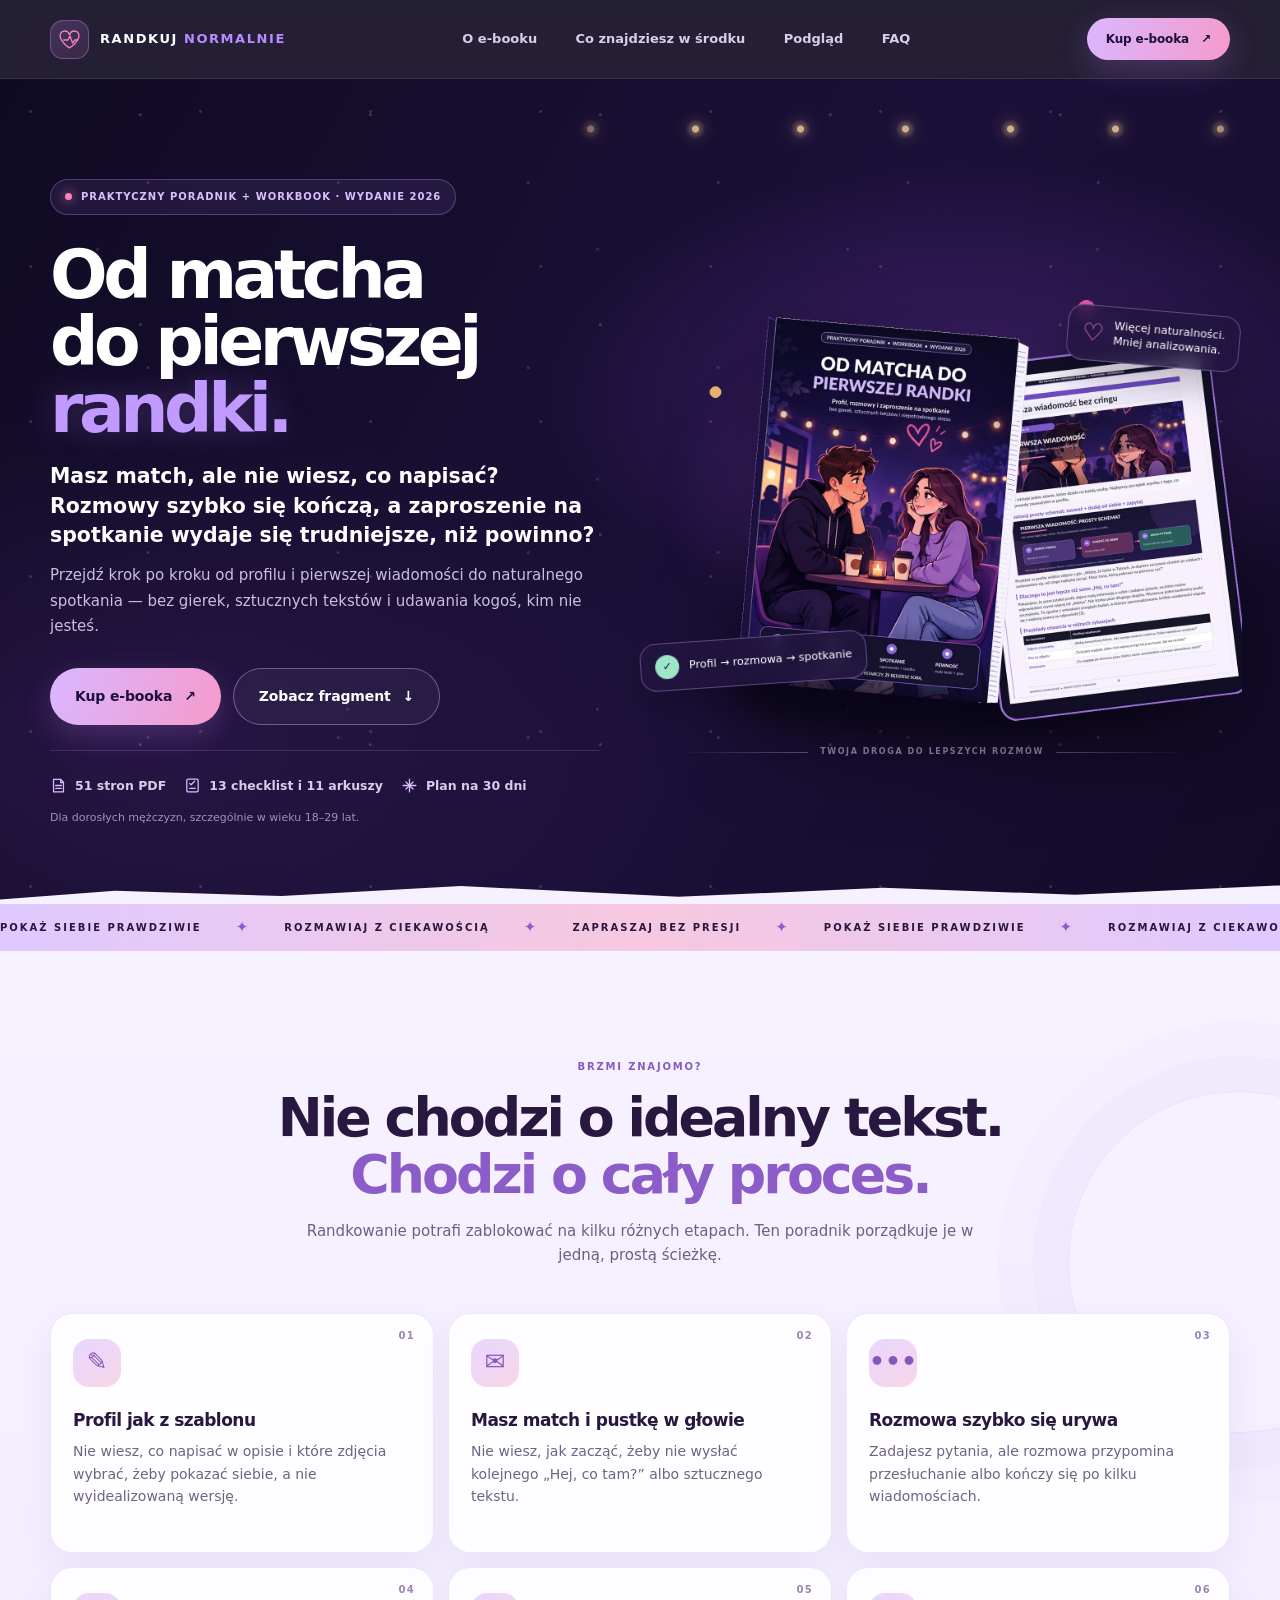
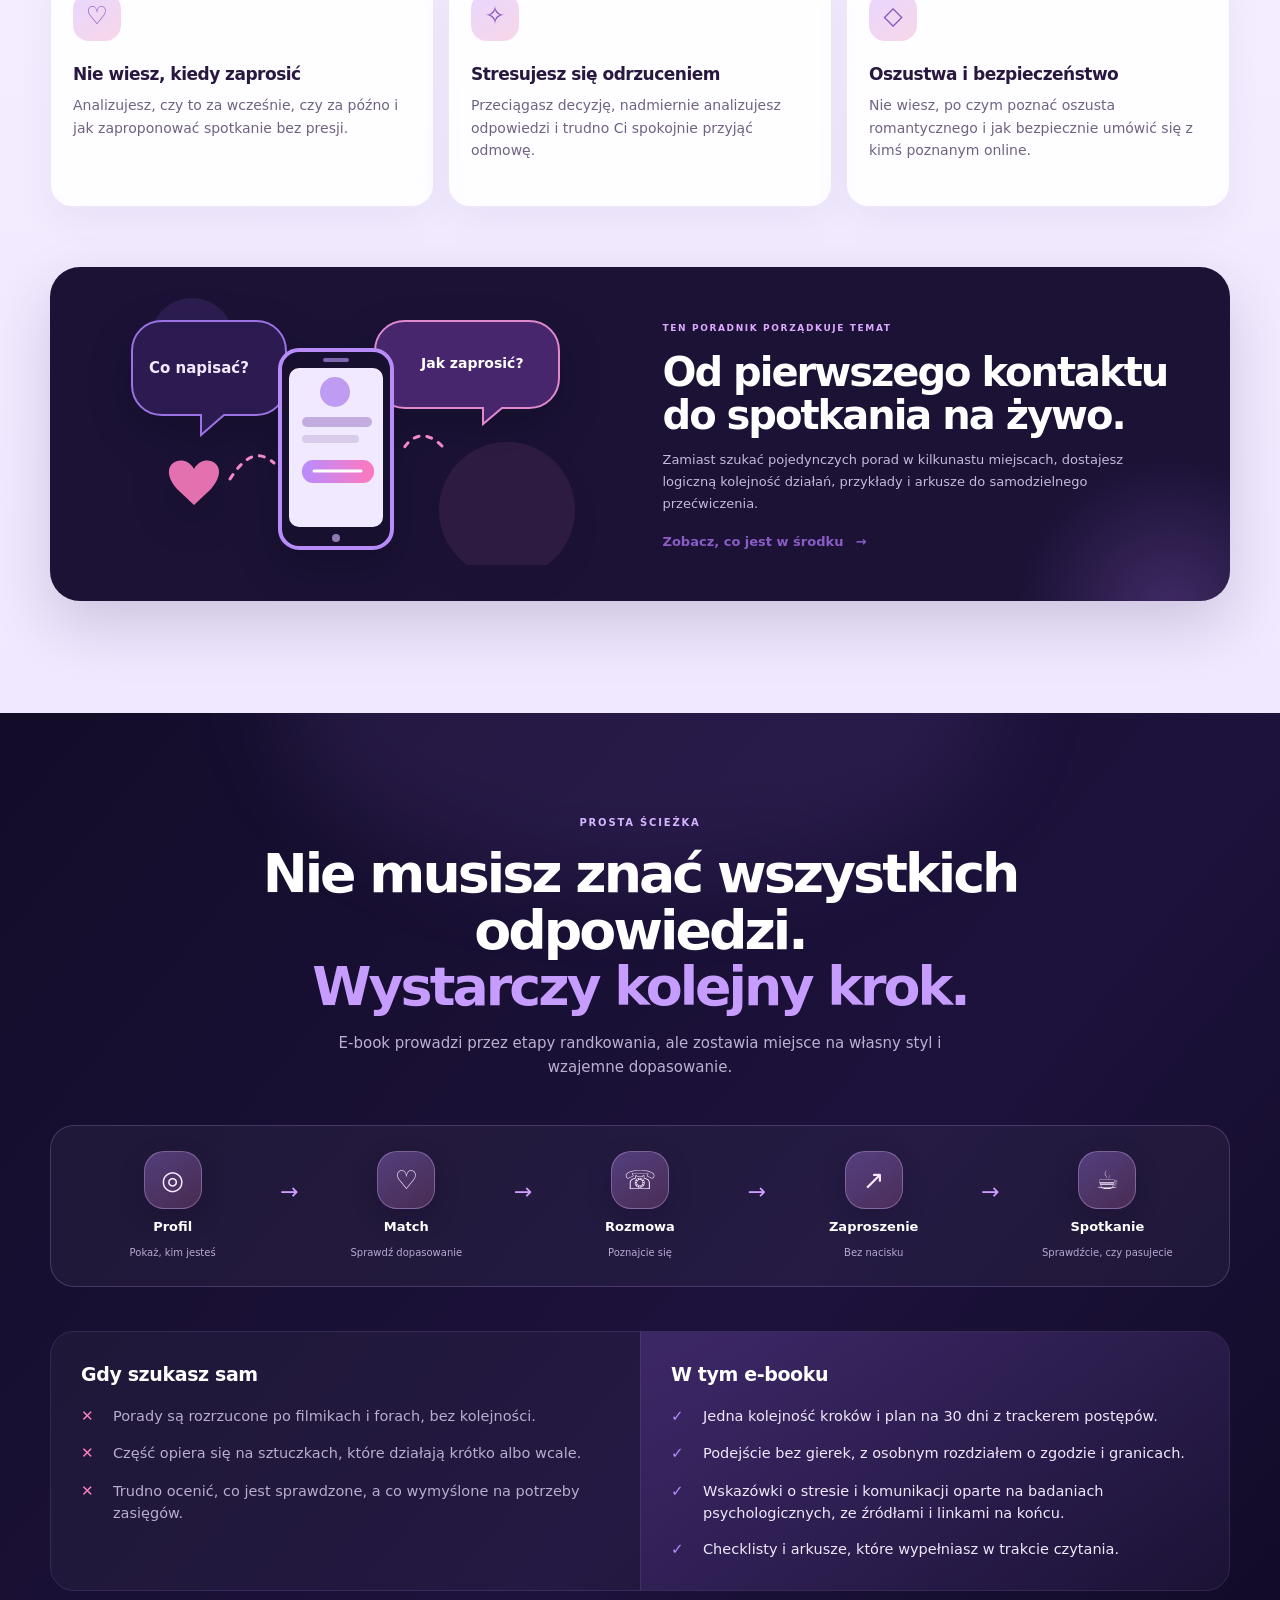
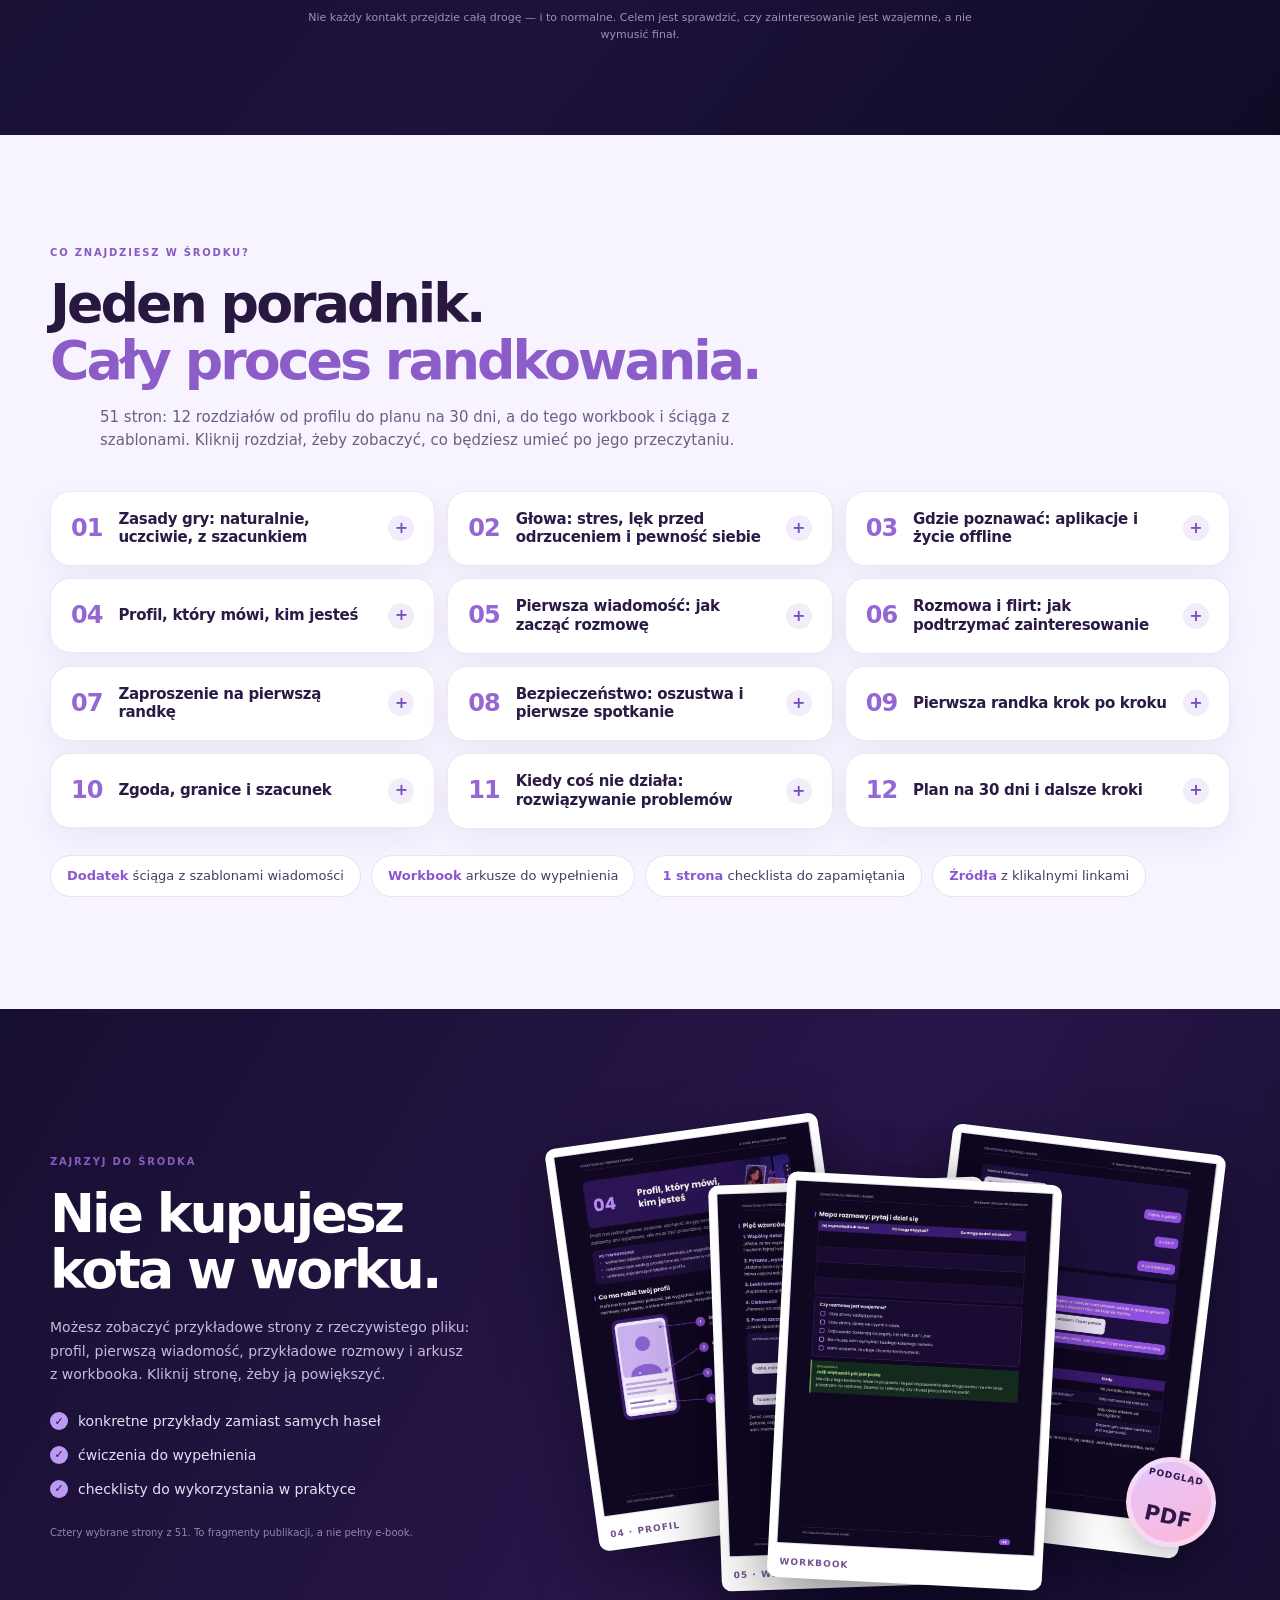
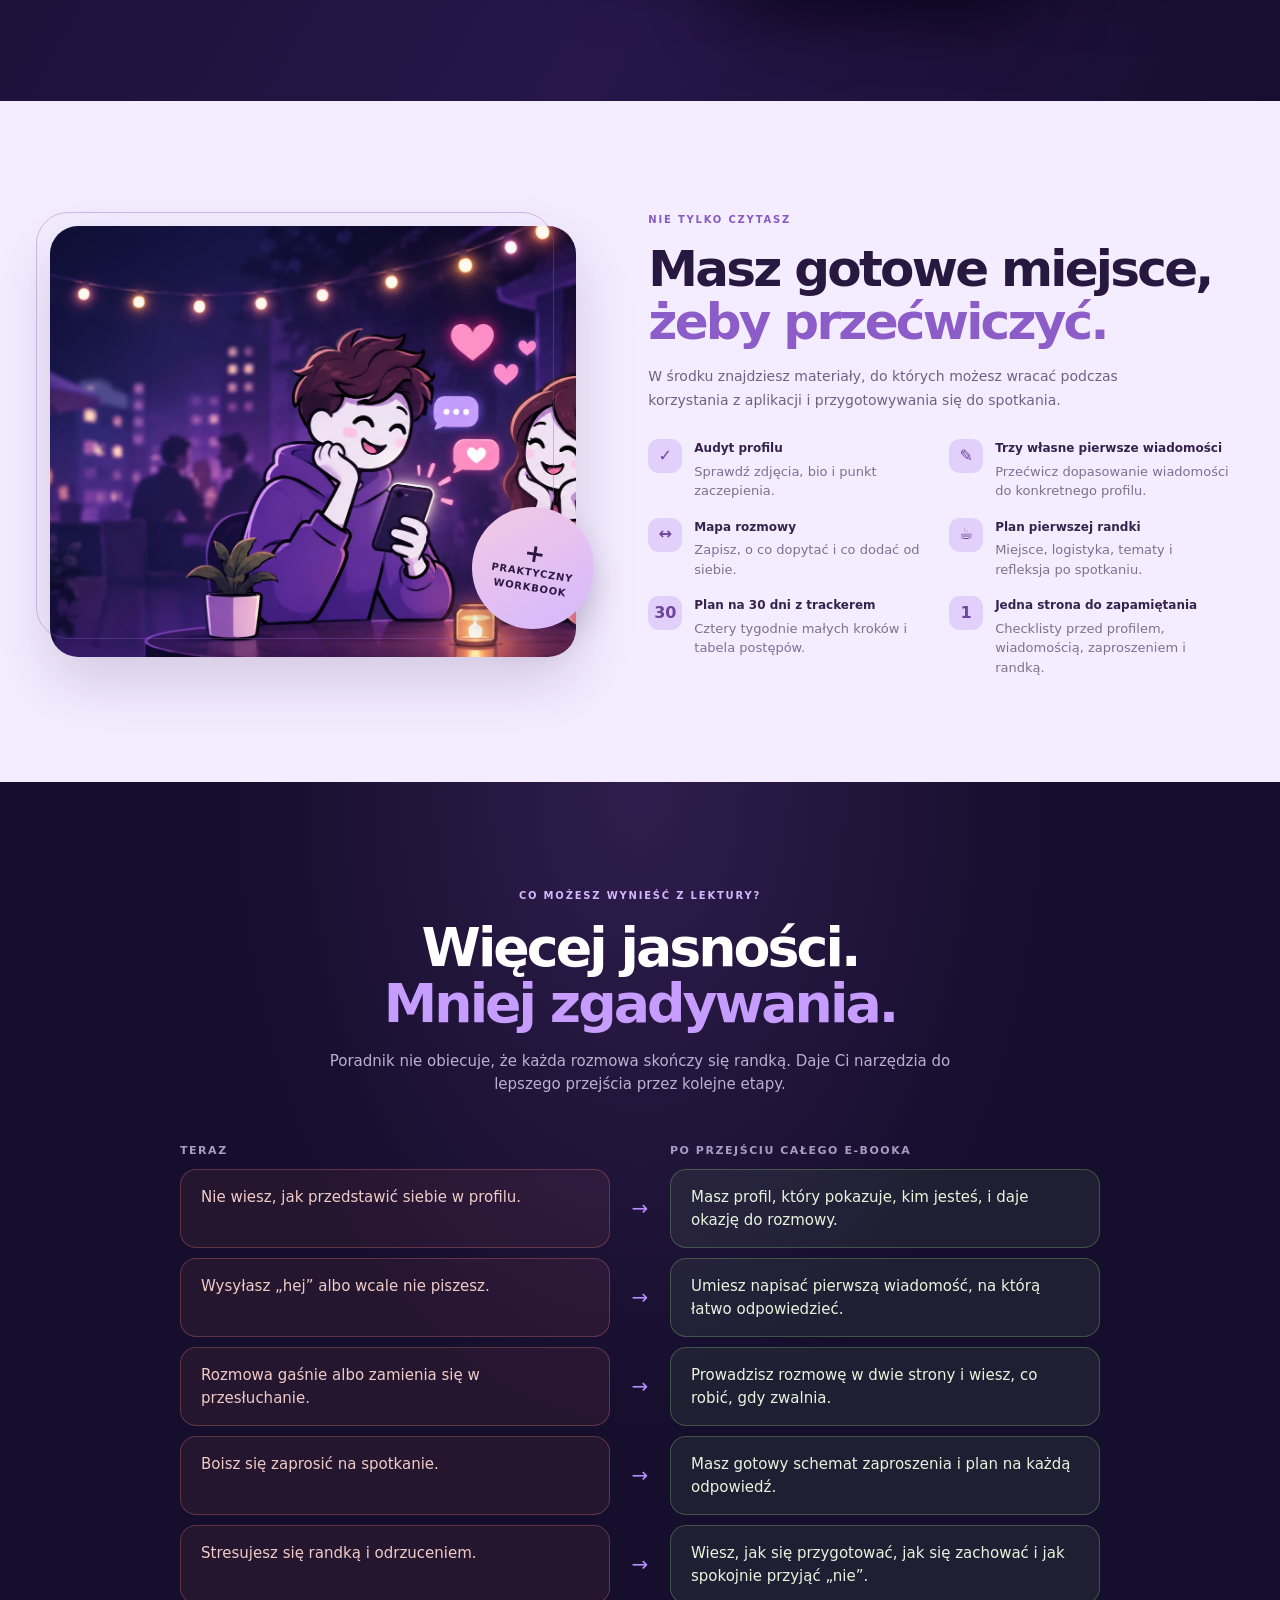
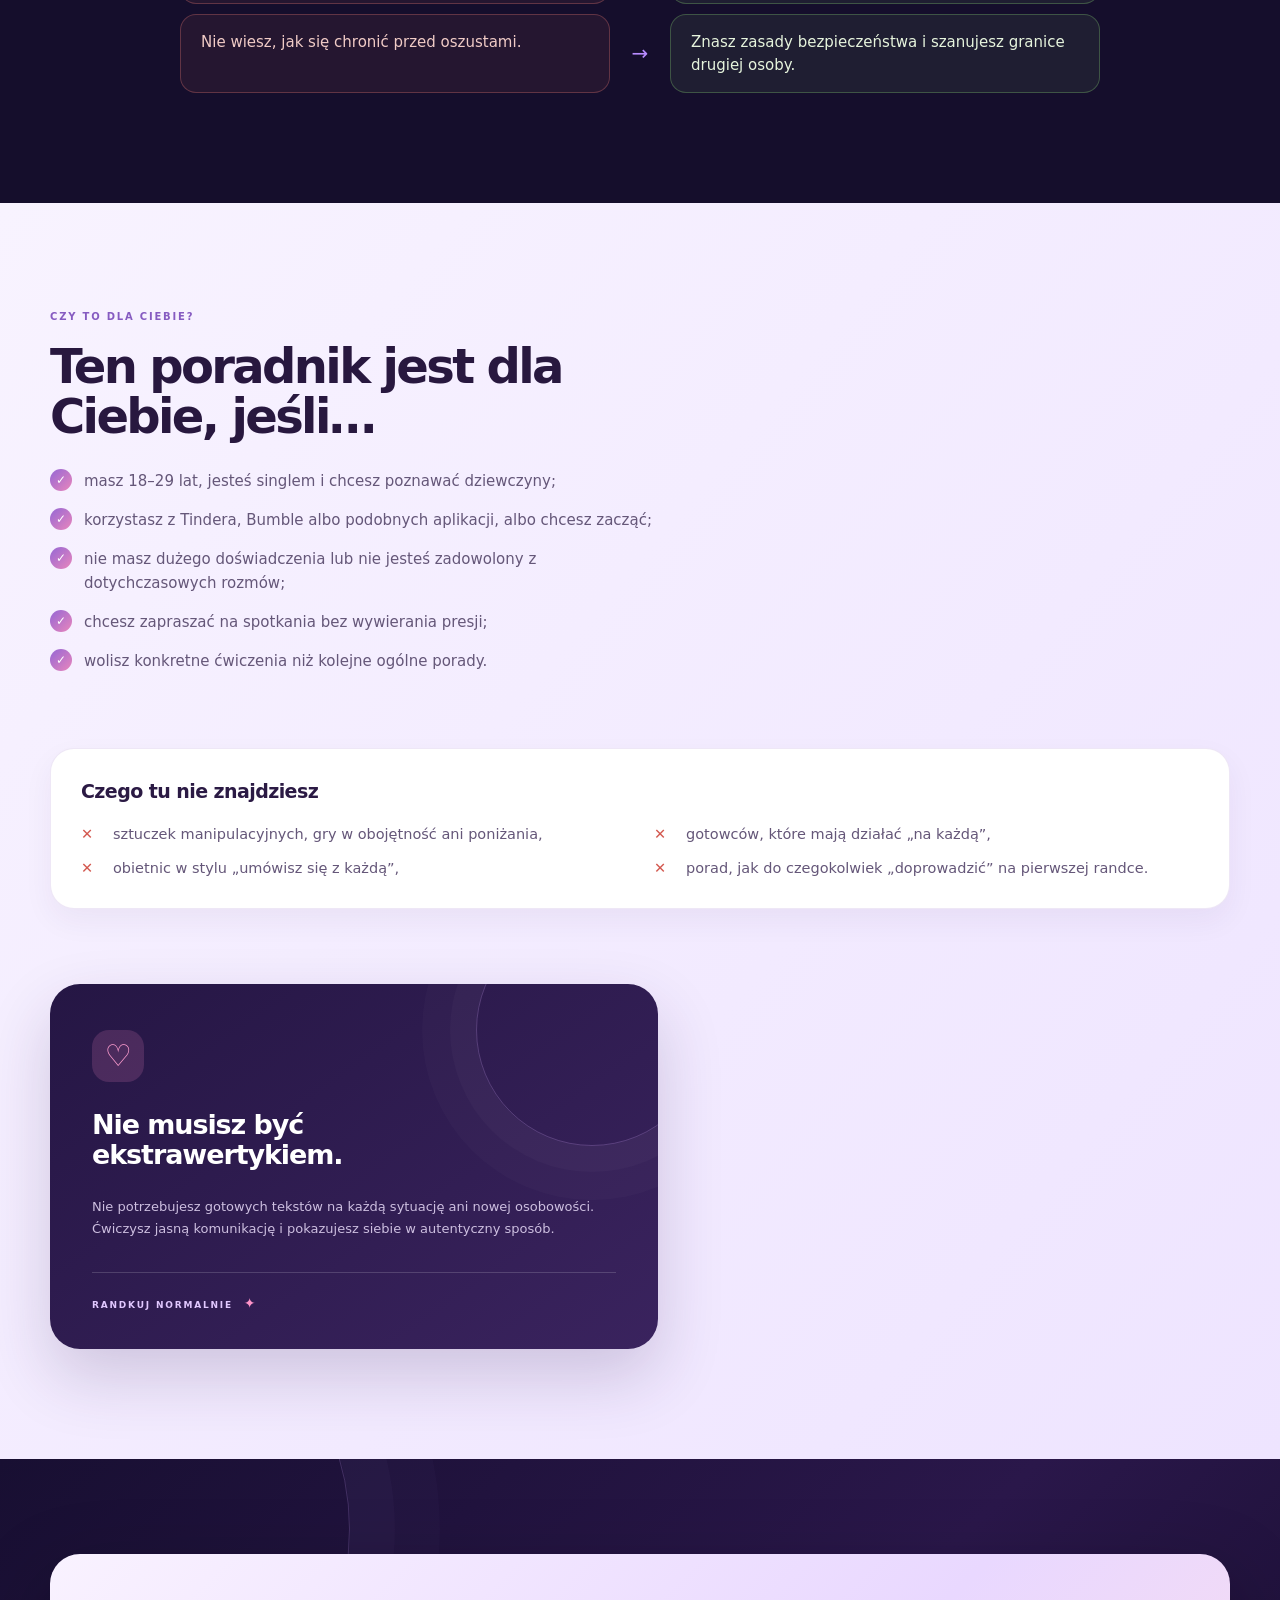
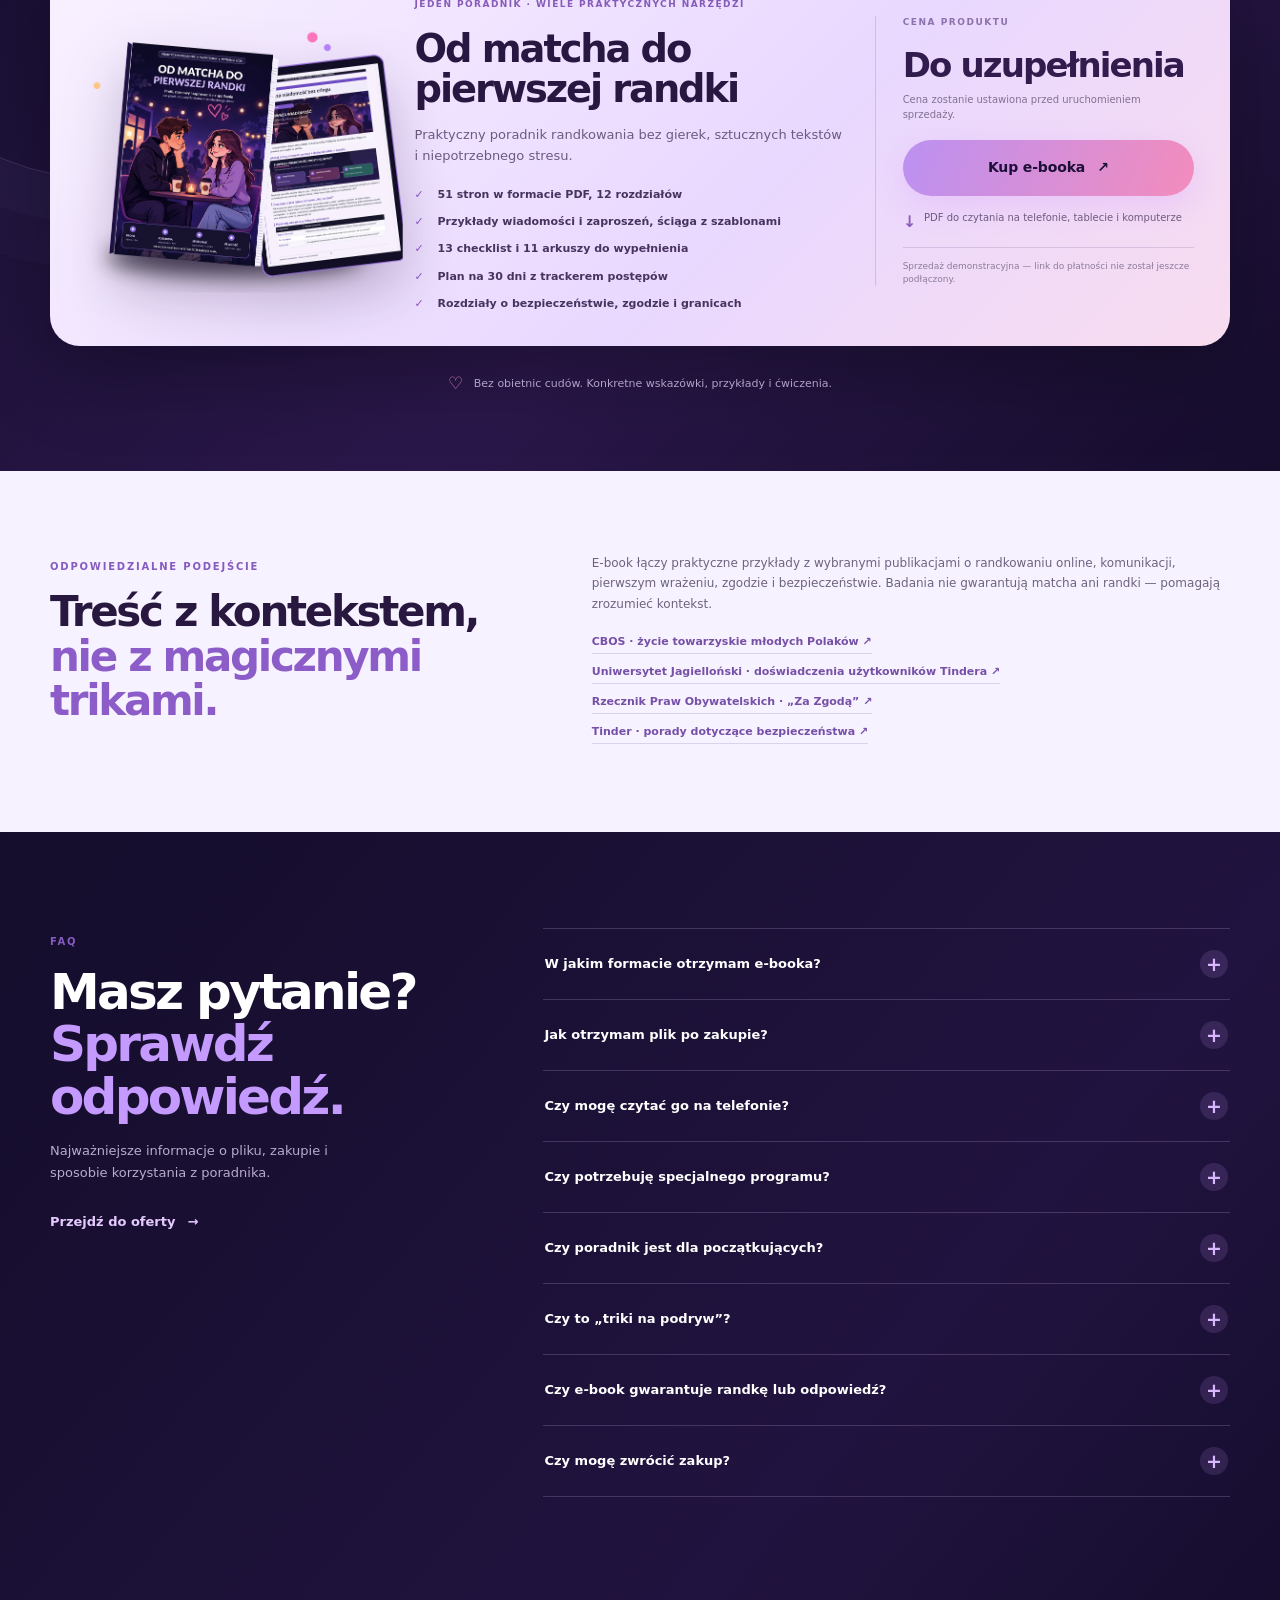
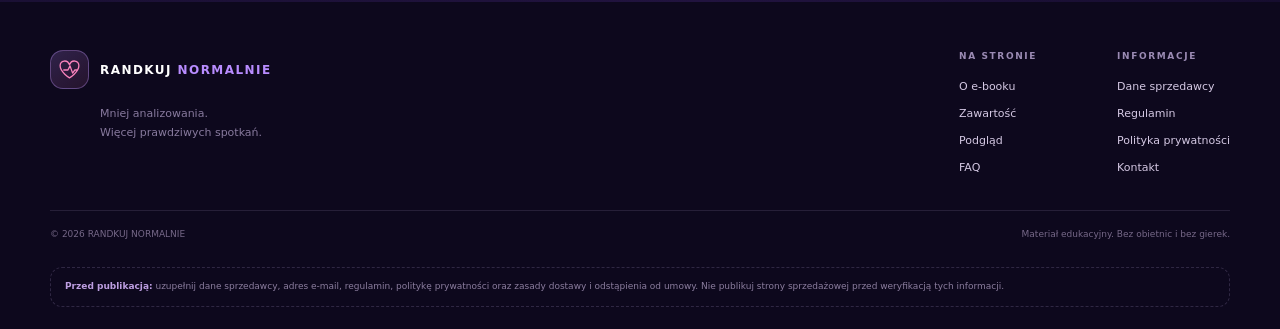
==== randkuj-normalnie-site/index.html @ a5e8caff "Dodaj wersję MIX strony (randkuj-normalnie-site) do automatycznego wdrożenia Co-Authored-By: Claude " ====
<!doctype html>
<html lang="pl">
<head>
  <meta charset="utf-8">
  <meta name="viewport" content="width=device-width, initial-scale=1">
  <meta name="theme-color" content="#100b25">
  <meta name="description" content="Od matcha do pierwszej randki — praktyczny poradnik PDF i workbook o profilu, rozmowie, zaproszeniu na spotkanie i pierwszej randce. Bez gierek i sztucznych tekstów.">
  <meta property="og:title" content="Od matcha do pierwszej randki | Randkuj Normalnie">
  <meta property="og:description" content="51 stron, 12 rozdziałów, plan na 30 dni. Naucz się tworzyć profil, prowadzić naturalne rozmowy i zapraszać na spotkania bez gierek.">
  <meta property="og:type" content="website">
  <meta property="og:image" content="assets/social-preview.jpg">
  <title>Od matcha do pierwszej randki — Randkuj Normalnie</title>
  <link rel="icon" type="image/svg+xml" href="assets/favicon.svg">
  <link rel="stylesheet" href="styles.css">
  <link rel="stylesheet" href="extra.css">
  <script src="config.js"></script>
  <script defer src="script.js"></script>
  <script defer src="extra.js"></script>
</head>
<body>
  <a class="skip-link" href="#main">Przejdź do treści</a>

  <header class="site-header">
    <div class="nav-wrap container">
      <a class="brand" href="#top" aria-label="Randkuj Normalnie — strona główna">
        <span class="brand-mark" aria-hidden="true"><svg viewBox="0 0 48 48"><path d="M24 40S6 29 6 17C6 6 20 4 24 15 28 4 42 6 42 17 42 29 24 40 24 40Z"/><path d="M13 25h8l4-8 5 14 4-6h4"/></svg></span>
        <span>RANDKUJ <b>NORMALNIE</b></span>
      </a>
      <nav class="desktop-nav" aria-label="Główna nawigacja">
        <a href="#o-ebooku">O e-booku</a>
        <a href="#zawartosc">Co znajdziesz w środku</a>
        <a href="#podglad">Podgląd</a>
        <a href="#faq">FAQ</a>
      </nav>
      <a class="button button-small button-primary nav-cta buy-link" href="#oferta" data-buy>Kup e-booka <span aria-hidden="true">↗</span></a>
      <button class="mobile-menu-toggle" type="button" aria-label="Otwórz menu" aria-expanded="false" aria-controls="mobile-nav"><span></span><span></span></button>
    </div>
    <nav class="mobile-nav" id="mobile-nav" aria-label="Menu mobilne" hidden>
      <a href="#o-ebooku">O e-booku</a>
      <a href="#zawartosc">Co znajdziesz w środku</a>
      <a href="#podglad">Podgląd</a>
      <a href="#faq">FAQ</a>
      <a href="#oferta" class="button button-primary" data-buy>Kup e-booka ↗</a>
    </nav>
  </header>

  <main id="main">
    <section class="hero section-dark" id="top">
      <div class="hero-stars" aria-hidden="true"></div>
      <div class="container hero-grid">
        <div class="hero-copy reveal">
          <div class="eyebrow"><span class="eyebrow-dot"></span> PRAKTYCZNY PORADNIK + WORKBOOK · WYDANIE 2026</div>
          <h1>Od matcha<br>do pierwszej <span>randki.</span></h1>
          <p class="hero-lead">Masz match, ale nie wiesz, co napisać? Rozmowy szybko się kończą, a zaproszenie na spotkanie wydaje się trudniejsze, niż powinno?</p>
          <p class="hero-sub">Przejdź krok po kroku od profilu i pierwszej wiadomości do naturalnego spotkania — bez gierek, sztucznych tekstów i udawania kogoś, kim nie jesteś.</p>
          <div class="hero-actions">
            <a class="button button-primary button-large buy-link" href="#oferta" data-buy>Kup e-booka <span aria-hidden="true">↗</span></a>
            <a class="button button-ghost button-large" href="#podglad">Zobacz fragment <span aria-hidden="true">↓</span></a>
          </div>
          <div class="hero-meta">
            <span><svg viewBox="0 0 24 24" aria-hidden="true"><path d="M5 3.5h10l4 4V21H5z"/><path d="M15 3.5V8h4M8 12h8M8 16h8"/></svg> 51 stron PDF</span>
            <span><svg viewBox="0 0 24 24" aria-hidden="true"><rect x="4" y="3" width="16" height="18" rx="2"/><path d="m8 9 2 2 5-5M8 16h8"/></svg> 13 checklist i 11 arkuszy</span>
            <span><svg viewBox="0 0 24 24" aria-hidden="true"><path d="M12 3v18M3 12h18"/><path d="m7 7 10 10M17 7 7 17"/></svg> Plan na 30 dni</span>
          </div>
          <p class="hero-note">Dla dorosłych mężczyzn, szczególnie w wieku 18–29 lat.</p>
        </div>
        <div class="hero-visual reveal reveal-delay">
          <div class="visual-glow"></div>
          <div class="floating-note note-one"><span class="note-icon">♡</span><span>Więcej naturalności.<br>Mniej analizowania.</span></div>
          <div class="floating-note note-two"><span class="note-check">✓</span><span>Profil → rozmowa → spotkanie</span></div>
          <img class="hero-mockup" src="assets/ebook-mockup.webp" alt="E-book Od matcha do pierwszej randki pokazany jako książka i podgląd na tablecie" width="1450" height="1180">
          <div class="visual-caption"><span class="caption-line"></span> TWOJA DROGA DO LEPSZYCH ROZMÓW <span class="caption-line"></span></div>
        </div>
      </div>
      <div class="hero-bottom-wave" aria-hidden="true"></div>
    </section>

    <section class="marquee-band" aria-label="Główna idea poradnika">
      <div class="marquee-track"><span>POKAŻ SIEBIE PRAWDZIWIE</span><i>✦</i><span>ROZMAWIAJ Z CIEKAWOŚCIĄ</span><i>✦</i><span>ZAPRASZAJ BEZ PRESJI</span><i>✦</i><span>POKAŻ SIEBIE PRAWDZIWIE</span><i>✦</i><span>ROZMAWIAJ Z CIEKAWOŚCIĄ</span><i>✦</i><span>ZAPRASZAJ BEZ PRESJI</span><i>✦</i></div>
    </section>

    <section class="section problem-section" id="o-ebooku">
      <div class="container">
        <div class="section-heading center reveal">
          <span class="section-kicker">BRZMI ZNAJOMO?</span>
          <h2>Nie chodzi o idealny tekst.<br><span>Chodzi o cały proces.</span></h2>
          <p>Randkowanie potrafi zablokować na kilku różnych etapach. Ten poradnik porządkuje je w jedną, prostą ścieżkę.</p>
        </div>
        <div class="problem-grid">
          <article class="problem-card reveal reveal-delay-0"><div class="problem-number">01</div><div class="problem-icon">✎</div><h3>Profil jak z szablonu</h3><p>Nie wiesz, co napisać w opisie i które zdjęcia wybrać, żeby pokazać siebie, a nie wyidealizowaną wersję.</p></article>
          <article class="problem-card reveal reveal-delay-1"><div class="problem-number">02</div><div class="problem-icon">✉</div><h3>Masz match i pustkę w głowie</h3><p>Nie wiesz, jak zacząć, żeby nie wysłać kolejnego „Hej, co tam?” albo sztucznego tekstu.</p></article>
          <article class="problem-card reveal reveal-delay-2"><div class="problem-number">03</div><div class="problem-icon">•••</div><h3>Rozmowa szybko się urywa</h3><p>Zadajesz pytania, ale rozmowa przypomina przesłuchanie albo kończy się po kilku wiadomościach.</p></article>
          <article class="problem-card reveal reveal-delay-0"><div class="problem-number">04</div><div class="problem-icon">♡</div><h3>Nie wiesz, kiedy zaprosić</h3><p>Analizujesz, czy to za wcześnie, czy za późno i jak zaproponować spotkanie bez presji.</p></article>
          <article class="problem-card reveal reveal-delay-1"><div class="problem-number">05</div><div class="problem-icon">✧</div><h3>Stresujesz się odrzuceniem</h3><p>Przeciągasz decyzję, nadmiernie analizujesz odpowiedzi i trudno Ci spokojnie przyjąć odmowę.</p></article>
          <article class="problem-card reveal reveal-delay-2"><div class="problem-number">06</div><div class="problem-icon">◇</div><h3>Oszustwa i bezpieczeństwo</h3><p>Nie wiesz, po czym poznać oszusta romantycznego i jak bezpiecznie umówić się z kimś poznanym online.</p></article>
        </div>
        <div class="problem-bottom reveal">
          <div class="problem-illustration" aria-hidden="true">
            <svg viewBox="0 0 490 270" role="img">
              <defs><linearGradient id="phoneGlow" x1="0" x2="1"><stop stop-color="#b88cff"/><stop offset="1" stop-color="#ff78bc"/></linearGradient></defs>
              <circle cx="100" cy="45" r="42" fill="#a66eff" opacity=".12"/><circle cx="415" cy="215" r="68" fill="#f579b7" opacity=".09"/>
              <path d="M40 56c0-17 13-30 30-30h94c17 0 30 13 30 30v34c0 17-13 30-30 30h-32l-23 20v-20H70c-17 0-30-13-30-30z" fill="#2c1b50" stroke="#9c72e4" stroke-width="2"/><text x="57" y="78" fill="#f3eaff" font-size="15" font-weight="700">Co napisać?</text>
              <path d="M313 26h124c17 0 30 13 30 30v27c0 17-13 30-30 30h-27l-19 16v-16h-78c-17 0-30-13-30-30V56c0-17 13-30 30-30" fill="#48266d" stroke="#df8acc" stroke-width="2"/><text x="329" y="73" fill="#fff" font-size="14" font-weight="700">Jak zaprosić?</text>
              <g transform="translate(188 55)"><rect x="0" y="0" width="112" height="198" rx="19" fill="#17102e" stroke="#b78bf8" stroke-width="4"/><rect x="9" y="18" width="94" height="159" rx="10" fill="#f1e9ff"/><rect x="43" y="8" width="26" height="4" rx="2" fill="#7f67b0"/><circle cx="55" cy="42" r="15" fill="#bd9cf1"/><rect x="22" y="67" width="70" height="10" rx="5" fill="#c3acdF"/><rect x="22" y="85" width="57" height="8" rx="4" fill="#d9cbea"/><rect x="22" y="110" width="72" height="23" rx="11" fill="url(#phoneGlow)"/><path d="M34 121h47" stroke="#fff" stroke-width="3" stroke-linecap="round"/><circle cx="56" cy="188" r="4" fill="#8e78b5"/></g>
              <path d="M138 184c18-28 31-27 44-16m168-17c-16-16-30-12-40 5" fill="none" stroke="#f28ac7" stroke-width="3" stroke-linecap="round" stroke-dasharray="5 8"/>
              <path d="M102 174c-10-18-39-5-17 20l17 16 17-16c22-25-7-38-17-20" fill="#fa7dbd" opacity=".9"/>
            </svg>
          </div>
          <div class="problem-bottom-copy">
            <span class="mini-label">TEN PORADNIK PORZĄDKUJE TEMAT</span>
            <h3>Od pierwszego kontaktu<br>do spotkania na żywo.</h3>
            <p>Zamiast szukać pojedynczych porad w kilkunastu miejscach, dostajesz logiczną kolejność działań, przykłady i arkusze do samodzielnego przećwiczenia.</p>
            <a class="text-link" href="#zawartosc">Zobacz, co jest w środku <span>→</span></a>
          </div>
        </div>
      </div>
    </section>

    <section class="journey-section section-dark">
      <div class="container">
        <div class="section-heading center light reveal">
          <span class="section-kicker">PROSTA ŚCIEŻKA</span>
          <h2>Nie musisz znać wszystkich odpowiedzi.<br><span>Wystarczy kolejny krok.</span></h2>
          <p>E-book prowadzi przez etapy randkowania, ale zostawia miejsce na własny styl i wzajemne dopasowanie.</p>
        </div>
        <div class="journey-flow reveal">
          <div class="journey-step"><div class="journey-icon">◎</div><strong>Profil</strong><small>Pokaż, kim jesteś</small></div>
          <div class="journey-arrow">→</div>
          <div class="journey-step"><div class="journey-icon">♡</div><strong>Match</strong><small>Sprawdź dopasowanie</small></div>
          <div class="journey-arrow">→</div>
          <div class="journey-step"><div class="journey-icon">☏</div><strong>Rozmowa</strong><small>Poznajcie się</small></div>
          <div class="journey-arrow">→</div>
          <div class="journey-step"><div class="journey-icon">↗</div><strong>Zaproszenie</strong><small>Bez nacisku</small></div>
          <div class="journey-arrow">→</div>
          <div class="journey-step"><div class="journey-icon">☕</div><strong>Spotkanie</strong><small>Sprawdźcie, czy pasujecie</small></div>
        </div>
        <div class="mx-cmp reveal">
          <div class="mx-cmp-col mx-cmp-bad"><h3>Gdy szukasz sam</h3><ul>
            <li><b>✕</b>Porady są rozrzucone po filmikach i forach, bez kolejności.</li>
            <li><b>✕</b>Część opiera się na sztuczkach, które działają krótko albo wcale.</li>
            <li><b>✕</b>Trudno ocenić, co jest sprawdzone, a co wymyślone na potrzeby zasięgów.</li></ul></div>
          <div class="mx-cmp-col mx-cmp-good"><h3>W tym e-booku</h3><ul>
            <li><b>✓</b>Jedna kolejność kroków i plan na 30 dni z trackerem postępów.</li>
            <li><b>✓</b>Podejście bez gierek, z osobnym rozdziałem o zgodzie i granicach.</li>
            <li><b>✓</b>Wskazówki o stresie i komunikacji oparte na badaniach psychologicznych, ze źródłami i linkami na końcu.</li>
            <li><b>✓</b>Checklisty i arkusze, które wypełniasz w trakcie czytania.</li></ul></div>
        </div>
        <p class="journey-footnote">Nie każdy kontakt przejdzie całą drogę — i to normalne. Celem jest sprawdzić, czy zainteresowanie jest wzajemne, a nie wymusić finał.</p>
      </div>
    </section>

    <section class="content-section section-light" id="zawartosc">
      <div class="container">
        <div class="section-heading reveal">
          <span class="section-kicker">CO ZNAJDZIESZ W ŚRODKU?</span>
          <h2>Jeden poradnik.<br><span>Cały proces randkowania.</span></h2>
          <p>51 stron: 12 rozdziałów od profilu do planu na 30 dni, a do tego workbook i ściąga z szablonami. Kliknij rozdział, żeby zobaczyć, co będziesz umieć po jego przeczytaniu.</p>
        </div>
        <div class="mx-chap reveal" id="mx-chap"></div>
        <div class="mx-extras reveal">
          <span><b>Dodatek</b> ściąga z szablonami wiadomości</span>
          <span><b>Workbook</b> arkusze do wypełnienia</span>
          <span><b>1 strona</b> checklista do zapamiętania</span>
          <span><b>Źródła</b> z klikalnymi linkami</span>
        </div>
      </div>
    </section>

    <section class="preview-section" id="podglad">
      <div class="container">
        <div class="preview-layout">
          <div class="preview-copy reveal">
            <span class="section-kicker">ZAJRZYJ DO ŚRODKA</span>
            <h2>Nie kupujesz kota w worku.</h2>
            <p>Możesz zobaczyć przykładowe strony z rzeczywistego pliku: profil, pierwszą wiadomość, przykładowe rozmowy i arkusz z workbooka. Kliknij stronę, żeby ją powiększyć.</p>
            <ul class="check-list light-list">
              <li>konkretne przykłady zamiast samych haseł</li>
              <li>ćwiczenia do wypełnienia</li>
              <li>checklisty do wykorzystania w praktyce</li>
            </ul>
            <p class="preview-small">Cztery wybrane strony z 51. To fragmenty publikacji, a nie pełny e-book.</p>
          </div>
          <div class="preview-gallery reveal reveal-delay-1">
            <button class="preview-page page-a" data-preview="previews/preview-profil.webp" aria-label="Powiększ podgląd strony o profilu"><img src="previews/preview-profil.webp" alt="Przykładowa strona e-booka: początek rozdziału o profilu" width="760" height="1075" loading="lazy"><span class="preview-label">04 · PROFIL</span></button>
            <button class="preview-page page-b" data-preview="previews/preview-wiadomosc.webp" aria-label="Powiększ podgląd strony o pierwszej wiadomości"><img src="previews/preview-wiadomosc.webp" alt="Przykładowa strona e-booka: pięć wzorców pierwszej wiadomości" width="760" height="1075" loading="lazy"><span class="preview-label">05 · WIADOMOŚĆ</span></button>
            <button class="preview-page page-c" data-preview="previews/preview-rozmowa.webp" aria-label="Powiększ podgląd strony z przykładowymi rozmowami"><img src="previews/preview-rozmowa.webp" alt="Przykładowa strona e-booka: przykładowe rozmowy" width="760" height="1075" loading="lazy"><span class="preview-label">06 · ROZMOWA</span></button>
            <button class="preview-page page-d" data-preview="previews/preview-workbook.webp" aria-label="Powiększ podgląd arkusza z workbooka"><img src="previews/preview-workbook.webp" alt="Przykładowa strona e-booka: arkusz mapa rozmowy" width="760" height="1075" loading="lazy"><span class="preview-label">WORKBOOK</span></button>
            <div class="preview-sticker">PODGLĄD<br><b>PDF</b></div>
          </div>
        </div>
      </div>
    </section>

    <section class="workbook-section section-light">
      <div class="container workbook-grid">
        <div class="workbook-visual reveal">
          <img src="assets/hero-couple.webp" alt="Ilustracja młodej pary rozmawiającej w przytulnej kawiarni" loading="lazy">
          <div class="workbook-stamp"><span>+</span> PRAKTYCZNY<br>WORKBOOK</div>
        </div>
        <div class="workbook-copy reveal reveal-delay-1">
          <span class="section-kicker">NIE TYLKO CZYTASZ</span>
          <h2>Masz gotowe miejsce,<br><span>żeby przećwiczyć.</span></h2>
          <p>W środku znajdziesz materiały, do których możesz wracać podczas korzystania z aplikacji i przygotowywania się do spotkania.</p>
          <div class="workbook-items">
            <div><span class="workbook-icon">✓</span><p><b>Audyt profilu</b><small>Sprawdź zdjęcia, bio i punkt zaczepienia.</small></p></div>
            <div><span class="workbook-icon">✎</span><p><b>Trzy własne pierwsze wiadomości</b><small>Przećwicz dopasowanie wiadomości do konkretnego profilu.</small></p></div>
            <div><span class="workbook-icon">↔</span><p><b>Mapa rozmowy</b><small>Zapisz, o co dopytać i co dodać od siebie.</small></p></div>
            <div><span class="workbook-icon">☕</span><p><b>Plan pierwszej randki</b><small>Miejsce, logistyka, tematy i refleksja po spotkaniu.</small></p></div>
            <div><span class="workbook-icon">30</span><p><b>Plan na 30 dni z trackerem</b><small>Cztery tygodnie małych kroków i tabela postępów.</small></p></div>
            <div><span class="workbook-icon">1</span><p><b>Jedna strona do zapamiętania</b><small>Checklisty przed profilem, wiadomością, zaproszeniem i randką.</small></p></div>
          </div>
        </div>
      </div>
    </section>

    <section class="benefits-section section-dark">
      <div class="container">
        <div class="section-heading center light reveal">
          <span class="section-kicker">CO MOŻESZ WYNIEŚĆ Z LEKTURY?</span>
          <h2>Więcej jasności.<br><span>Mniej zgadywania.</span></h2>
          <p>Poradnik nie obiecuje, że każda rozmowa skończy się randką. Daje Ci narzędzia do lepszego przejścia przez kolejne etapy.</p>
        </div>
        <div class="mx-ba reveal"><div class="mx-ba-head"><span>Teraz</span><span></span><span>Po przejściu całego e-booka</span></div>
          <div class="mx-ba-row"><div class="mx-a">Nie wiesz, jak przedstawić siebie w profilu.</div><div class="mx-arr" aria-hidden="true">→</div><div class="mx-b">Masz profil, który pokazuje, kim jesteś, i daje okazję do rozmowy.</div></div>
          <div class="mx-ba-row"><div class="mx-a">Wysyłasz „hej” albo wcale nie piszesz.</div><div class="mx-arr" aria-hidden="true">→</div><div class="mx-b">Umiesz napisać pierwszą wiadomość, na którą łatwo odpowiedzieć.</div></div>
          <div class="mx-ba-row"><div class="mx-a">Rozmowa gaśnie albo zamienia się w przesłuchanie.</div><div class="mx-arr" aria-hidden="true">→</div><div class="mx-b">Prowadzisz rozmowę w dwie strony i wiesz, co robić, gdy zwalnia.</div></div>
          <div class="mx-ba-row"><div class="mx-a">Boisz się zaprosić na spotkanie.</div><div class="mx-arr" aria-hidden="true">→</div><div class="mx-b">Masz gotowy schemat zaproszenia i plan na każdą odpowiedź.</div></div>
          <div class="mx-ba-row"><div class="mx-a">Stresujesz się randką i odrzuceniem.</div><div class="mx-arr" aria-hidden="true">→</div><div class="mx-b">Wiesz, jak się przygotować, jak się zachować i jak spokojnie przyjąć „nie”.</div></div>
          <div class="mx-ba-row"><div class="mx-a">Nie wiesz, jak się chronić przed oszustami.</div><div class="mx-arr" aria-hidden="true">→</div><div class="mx-b">Znasz zasady bezpieczeństwa i szanujesz granice drugiej osoby.</div></div>
        </div>
      </div>
    </section>

    <section class="audience-section section-light">
      <div class="container audience-grid">
        <div class="audience-copy reveal">
          <span class="section-kicker">CZY TO DLA CIEBIE?</span>
          <h2>Ten poradnik jest dla Ciebie, jeśli…</h2>
          <ul class="audience-list">
            <li><span>✓</span> masz 18–29 lat, jesteś singlem i chcesz poznawać dziewczyny;</li>
            <li><span>✓</span> korzystasz z Tindera, Bumble albo podobnych aplikacji, albo chcesz zacząć;</li>
            <li><span>✓</span> nie masz dużego doświadczenia lub nie jesteś zadowolony z dotychczasowych rozmów;</li>
            <li><span>✓</span> chcesz zapraszać na spotkania bez wywierania presji;</li>
            <li><span>✓</span> wolisz konkretne ćwiczenia niż kolejne ogólne porady.</li>
          </ul>
        </div>
        <div class="mx-not reveal">
          <h3>Czego tu nie znajdziesz</h3>
          <ul><li><b>✕</b>sztuczek manipulacyjnych, gry w obojętność ani poniżania,</li><li><b>✕</b>gotowców, które mają działać „na każdą”,</li><li><b>✕</b>obietnic w stylu „umówisz się z każdą”,</li><li><b>✕</b>porad, jak do czegokolwiek „doprowadzić” na pierwszej randce.</li></ul>
        </div>
        <div class="audience-note reveal reveal-delay-1">
          <div class="note-heart">♡</div>
          <h3>Nie musisz być ekstrawertykiem.</h3>
          <p>Nie potrzebujesz gotowych tekstów na każdą sytuację ani nowej osobowości. Ćwiczysz jasną komunikację i pokazujesz siebie w autentyczny sposób.</p>
          <div class="note-bottom">RANDKUJ NORMALNIE <span>✦</span></div>
        </div>
      </div>
    </section>

    <section class="offer-section" id="oferta">
      <div class="offer-bg-shape" aria-hidden="true"></div>
      <div class="container">
        <div class="offer-card reveal">
          <div class="offer-book"><img src="assets/ebook-mockup.webp" alt="Mockup e-booka w formie książki i tabletu" loading="lazy"></div>
          <div class="offer-details">
            <span class="offer-kicker">JEDEN PORADNIK · WIELE PRAKTYCZNYCH NARZĘDZI</span>
            <h2>Od matcha do<br>pierwszej randki</h2>
            <p>Praktyczny poradnik randkowania bez gierek, sztucznych tekstów i niepotrzebnego stresu.</p>
            <ul class="offer-includes">
              <li>51 stron w formacie PDF, 12 rozdziałów</li>
              <li>Przykłady wiadomości i zaproszeń, ściąga z szablonami</li>
              <li>13 checklist i 11 arkuszy do wypełnienia</li>
              <li>Plan na 30 dni z trackerem postępów</li>
              <li>Rozdziały o bezpieczeństwie, zgodzie i granicach</li>
            </ul>
          </div>
          <div class="offer-buy">
            <span class="price-label">CENA PRODUKTU</span>
            <div class="price-value" id="product-price">Do uzupełnienia</div>
            <span class="price-note">Cena zostanie ustawiona przed uruchomieniem sprzedaży.</span>
            <a class="button button-primary button-large button-full buy-link" href="#oferta" data-buy>Kup e-booka <span aria-hidden="true">↗</span></a>
            <div class="delivery-note"><span>↓</span> PDF do czytania na telefonie, tablecie i komputerze</div>
            <div class="checkout-status" id="checkout-status">Sprzedaż demonstracyjna — link do płatności nie został jeszcze podłączony.</div>
          </div>
        </div>
        <div class="offer-trust"><span>♡</span> Bez obietnic cudów. Konkretne wskazówki, przykłady i ćwiczenia.</div>
      </div>
    </section>

    <section class="sources-section section-light">
      <div class="container sources-wrap">
        <div class="sources-heading"><span class="section-kicker">ODPOWIEDZIALNE PODEJŚCIE</span><h2>Treść z kontekstem,<br><span>nie z magicznymi trikami.</span></h2></div>
        <div class="sources-copy">
          <p>E-book łączy praktyczne przykłady z wybranymi publikacjami o randkowaniu online, komunikacji, pierwszym wrażeniu, zgodzie i bezpieczeństwie. Badania nie gwarantują matcha ani randki — pomagają zrozumieć kontekst.</p>
          <div class="source-links">
            <a href="https://cbos.pl/PL/publikacje/raporty_tekst.php?id=7038" target="_blank" rel="noopener">CBOS · życie towarzyskie młodych Polaków ↗</a>
            <a href="https://ruj.uj.edu.pl/entities/publication/6d8b4064-9363-4a30-9f25-7ea215dde394" target="_blank" rel="noopener">Uniwersytet Jagielloński · doświadczenia użytkowników Tindera ↗</a>
            <a href="https://www.rpo.gov.pl/sites/default/files/za_zgoda_opracowanie_final.pdf" target="_blank" rel="noopener">Rzecznik Praw Obywatelskich · „Za Zgodą” ↗</a>
            <a href="https://policies.tinder.com/community-resources/safety-tips/intl/pl/" target="_blank" rel="noopener">Tinder · porady dotyczące bezpieczeństwa ↗</a>
          </div>
        </div>
      </div>
    </section>

    <section class="faq-section section-dark" id="faq">
      <div class="container faq-layout">
        <div class="faq-intro reveal"><span class="section-kicker">FAQ</span><h2>Masz pytanie?<br><span>Sprawdź odpowiedź.</span></h2><p>Najważniejsze informacje o pliku, zakupie i sposobie korzystania z poradnika.</p><a href="#oferta" class="text-link light-link">Przejdź do oferty <span>→</span></a></div>
        <div class="faq-list reveal reveal-delay-1">
          <details><summary>W jakim formacie otrzymam e-booka?<span class="faq-plus">+</span></summary><div class="faq-answer">To jeden plik PDF w formacie A4 (51 stron). Tekst w nim można zaznaczać i kopiować, a spis treści oraz linki do źródeł są klikalne. Na stronie jest tylko podgląd wybranych stron; pełny plik nie jest publicznie udostępniony.</div></details>
          <details><summary>Jak otrzymam plik po zakupie?<span class="faq-plus">+</span></summary><div class="faq-answer">Po kliknięciu „Kup e-booka” przechodzisz do bezpiecznej płatności na platformie sprzedażowej, która po opłaceniu zamówienia dostarcza plik. <span class="mx-todo">Dokładny sposób (e-mail, link do pobrania) uzupełnij po skonfigurowaniu sklepu.</span></div></details>
          <details><summary>Czy mogę czytać go na telefonie?<span class="faq-plus">+</span></summary><div class="faq-answer">Tak. PDF otworzysz na telefonie, tablecie i komputerze. Strony mają format A4, więc na małym ekranie przybliżysz je gestem. Arkusze możesz też wydrukować albo przepisać do notatnika.</div></details>
          <details><summary>Czy potrzebuję specjalnego programu?<span class="faq-plus">+</span></summary><div class="faq-answer">Nie. Wystarczy dowolna przeglądarka lub czytnik PDF, który zwykle masz już w telefonie albo komputerze.</div></details>
          <details><summary>Czy poradnik jest dla początkujących?<span class="faq-plus">+</span></summary><div class="faq-answer">Tak. Nie musisz mieć doświadczenia w randkowaniu. Rozdziały idą po kolei: od profilu przez rozmowę i zaproszenie aż do pierwszej randki.</div></details>
          <details><summary>Czy to „triki na podryw”?<span class="faq-plus">+</span></summary><div class="faq-answer">Nie. E-book uczy naturalnego, uczciwego randkowania: prawdziwego profilu, konkretnych wiadomości, rozmowy w dwie strony i szacunku dla odpowiedzi drugiej osoby. Nie ma w nim manipulacji ani gier.</div></details>
          <details><summary>Czy e-book gwarantuje randkę lub odpowiedź?<span class="faq-plus">+</span></summary><div class="faq-answer">Nie. Nie można kontrolować zainteresowania drugiej osoby. E-book pomaga uporządkować własne działania i komunikować się naturalniej, ale nie gwarantuje konkretnego rezultatu. Materiał ma charakter edukacyjny i nie zastępuje porady psychologa ani prawnika.</div></details>
          <details><summary>Czy mogę zwrócić zakup?<span class="faq-plus">+</span></summary><div class="faq-answer"><span class="mx-todo">Zasady zwrotów i prawa konsumenta uzupełnij zgodnie z regulaminem sklepu i platformy sprzedażowej.</span></div></details>
        </div>
      </div>
    </section>
  </main>

  <footer class="site-footer" id="kontakt">
    <div class="container footer-main">
      <div class="footer-brand-col"><a class="brand footer-brand" href="#top"><span class="brand-mark"><svg viewBox="0 0 48 48"><path d="M24 40S6 29 6 17C6 6 20 4 24 15 28 4 42 6 42 17 42 29 24 40 24 40Z"/><path d="M13 25h8l4-8 5 14 4-6h4"/></svg></span><span>RANDKUJ <b>NORMALNIE</b></span></a><p>Mniej analizowania.<br>Więcej prawdziwych spotkań.</p></div>
      <div class="footer-links"><div><b>NA STRONIE</b><a href="#o-ebooku">O e-booku</a><a href="#zawartosc">Zawartość</a><a href="#podglad">Podgląd</a><a href="#faq">FAQ</a></div><div><b>INFORMACJE</b><a href="#dane-sprzedawcy" data-legal="seller">Dane sprzedawcy</a><a href="#regulamin" data-legal="terms">Regulamin</a><a href="#prywatnosc" data-legal="privacy">Polityka prywatności</a><a href="mailto:" data-legal="contact">Kontakt</a></div></div>
    </div>
    <div class="container footer-bottom"><span>© <span id="year">2026</span> RANDKUJ NORMALNIE</span><span>Materiał edukacyjny. Bez obietnic i bez gierek.</span></div>
    <div class="legal-placeholders" id="legal-placeholders"><strong>Przed publikacją:</strong> uzupełnij dane sprzedawcy, adres e-mail, regulamin, politykę prywatności oraz zasady dostawy i odstąpienia od umowy. Nie publikuj strony sprzedażowej przed weryfikacją tych informacji.</div>
  </footer>

  <div class="mx-sticky" id="mx-sticky" aria-hidden="true"><div><strong>Od matcha do pierwszej randki</strong><small>E-book PDF, 51 stron</small></div><a class="button button-small button-primary buy-link" href="#oferta" data-buy tabindex="-1">Kup e-booka <span aria-hidden="true">↗</span></a></div>

  <div class="modal" id="site-modal" aria-hidden="true" role="dialog" aria-modal="true" aria-labelledby="modal-title">
    <div class="modal-backdrop" data-close-modal></div>
    <div class="modal-panel" role="document">
      <button class="modal-close" type="button" aria-label="Zamknij okno" data-close-modal>×</button>
      <div class="modal-icon" id="modal-icon">♡</div>
      <h2 id="modal-title">Podgląd strony</h2>
      <div id="modal-content"></div>
    </div>
  </div>

  <div class="lightbox" id="preview-lightbox" aria-hidden="true" role="dialog" aria-modal="true" aria-label="Powiększony podgląd strony e-booka">
    <button class="lightbox-close" type="button" aria-label="Zamknij podgląd">×</button>
    <img src="" alt="Powiększony podgląd przykładowej strony e-booka" id="lightbox-image">
  </div>
</body>
</html>
---- randkuj-normalnie-site/styles.css ----
:root {
  --ink: #130d29;
  --ink-2: #1b1238;
  --ink-3: #28194a;
  --lavender: #b88cff;
  --lavender-2: #d8c0ff;
  --pink: #fa83bd;
  --pink-2: #ffc1dc;
  --paper: #f6f1ff;
  --paper-2: #eee5ff;
  --text: #f8f4ff;
  --muted: #c6b8de;
  --dark-text: #28183f;
  --dark-muted: #6c6082;
  --line: rgba(203, 171, 255, .17);
  --shadow: 0 26px 80px rgba(5, 2, 18, .35);
  --container: 1180px;
  --radius: 24px;
}
* { box-sizing: border-box; }
html { scroll-behavior: smooth; scroll-padding-top: 92px; }
body { margin: 0; background: var(--paper); color: var(--dark-text); font-family: Inter, ui-sans-serif, system-ui, -apple-system, BlinkMacSystemFont, "Segoe UI", sans-serif; line-height: 1.55; -webkit-font-smoothing: antialiased; }
img { max-width: 100%; display: block; }
a { color: inherit; text-decoration: none; }
button { font: inherit; }
.container { width: min(var(--container), calc(100% - 48px)); margin-inline: auto; }
.skip-link { position: absolute; left: 12px; top: -60px; z-index: 1000; padding: 12px 16px; color: var(--ink); background: white; border-radius: 10px; }
.skip-link:focus { top: 12px; }

.site-header { position: sticky; z-index: 100; top: 0; background: rgba(15, 10, 33, .91); border-bottom: 1px solid rgba(220, 193, 255, .1); backdrop-filter: blur(18px); }
.nav-wrap { min-height: 78px; display: flex; align-items: center; justify-content: space-between; gap: 28px; }
.brand { display: inline-flex; align-items: center; gap: 11px; color: #fff; font-size: 13px; letter-spacing: .12em; font-weight: 800; white-space: nowrap; }
.brand b { color: var(--lavender); }
.brand-mark { display: grid; place-items: center; width: 39px; height: 39px; border-radius: 13px; background: linear-gradient(145deg, rgba(189, 143, 255, .2), rgba(249, 117, 184, .1)); border: 1px solid rgba(195, 153, 255, .35); }
.brand-mark svg { width: 25px; fill: none; stroke: var(--pink); stroke-width: 2.5; stroke-linecap: round; stroke-linejoin: round; }
.desktop-nav { display: flex; align-items: center; gap: clamp(20px, 3vw, 40px); color: #d9cde9; font-size: 13px; font-weight: 600; }
.desktop-nav a { transition: color .2s ease; }
.desktop-nav a:hover { color: #fff; }
.button { display: inline-flex; justify-content: center; align-items: center; gap: 12px; border: 0; border-radius: 999px; cursor: pointer; font-weight: 800; letter-spacing: -.01em; transition: transform .22s ease, box-shadow .22s ease, background .22s ease; }
.button:hover { transform: translateY(-3px); }
.button-primary { color: #1d0f39; background: linear-gradient(110deg, #d9b7ff 0%, #f69acb 100%); box-shadow: 0 10px 30px rgba(206, 127, 255, .22); }
.button-primary:hover { box-shadow: 0 15px 38px rgba(232, 124, 199, .35); }
.button-small { padding: 12px 19px; font-size: 12px; }
.button-large { padding: 17px 25px; font-size: 14px; min-height: 54px; }
.button-ghost { color: white; border: 1px solid rgba(223, 205, 255, .36); background: rgba(255,255,255,.045); }
.button-ghost:hover { background: rgba(255,255,255,.11); }
.mobile-menu-toggle { display: none; width: 44px; height: 44px; border-radius: 14px; border: 1px solid var(--line); background: rgba(255,255,255,.06); cursor: pointer; }
.mobile-menu-toggle span { display: block; width: 18px; height: 2px; margin: 5px auto; background: white; border-radius: 5px; transition: transform .2s ease; }
.mobile-nav { display: none; }

.section-dark { color: var(--text); background: radial-gradient(ellipse at 85% 5%, rgba(113, 54, 170, .24), transparent 30%), radial-gradient(ellipse at 10% 70%, rgba(93, 48, 142, .2), transparent 32%), var(--ink); }
.hero { position: relative; overflow: hidden; min-height: 700px; padding: 74px 0 56px; background: radial-gradient(ellipse at 77% 38%, rgba(110, 56, 173, .42), transparent 32%), radial-gradient(ellipse at 10% 80%, rgba(89, 46, 135, .24), transparent 35%), linear-gradient(118deg, #100b24 0%, #1b1038 58%, #120b28 100%); }
.hero::before { content: ""; position: absolute; inset: 0; opacity: .16; pointer-events: none; background-image: radial-gradient(circle at 18% 21%, #f4d3ff 1px, transparent 2px), radial-gradient(circle at 61% 17%, #fff 1px, transparent 2px), radial-gradient(circle at 78% 56%, #ffc5e4 1px, transparent 2px), radial-gradient(circle at 39% 74%, #d5b4ff 1px, transparent 2px); background-size: 170px 155px, 230px 210px, 190px 185px, 250px 230px; }
.hero-stars { position: absolute; top: 0; right: 0; width: 58%; height: 120px; opacity: .8; pointer-events: none; background: radial-gradient(circle, #ffd89d 0 3px, rgba(255, 216, 157, .3) 4px, transparent 10px) 0 0 / 105px 100px repeat-x; filter: drop-shadow(0 0 8px rgba(251, 209, 143, .8)); mask-image: linear-gradient(90deg, transparent, #000 12%, #000 90%, transparent); }
.hero-grid { position: relative; display: grid; grid-template-columns: .96fr 1.04fr; gap: 34px; align-items: center; z-index: 1; }
.hero-copy { padding: 26px 0 22px; max-width: 585px; }
.eyebrow, .section-kicker { display: inline-flex; align-items: center; gap: 9px; font-size: 10px; font-weight: 900; letter-spacing: .18em; text-transform: uppercase; color: var(--lavender-2); }
.eyebrow { border: 1px solid rgba(196, 156, 255, .3); border-radius: 999px; background: rgba(173, 126, 237, .1); padding: 9px 14px; letter-spacing: .1em; }
.eyebrow-dot { width: 7px; height: 7px; border-radius: 50%; background: var(--pink); box-shadow: 0 0 12px var(--pink); }
h1, h2, h3, p { margin-top: 0; }
.hero h1 { max-width: 600px; margin: 26px 0 20px; font-size: clamp(48px, 5.3vw, 76px); line-height: .99; letter-spacing: -.066em; font-weight: 900; color: #fff; }
.hero h1 span { color: #c19aff; text-shadow: 0 0 32px rgba(187, 133, 255, .28); }
.hero-lead { color: #fff; font-size: clamp(18px, 1.6vw, 21px); font-weight: 700; line-height: 1.45; max-width: 560px; margin-bottom: 12px; }
.hero-sub { color: #cbbfdd; font-size: 15px; max-width: 550px; line-height: 1.7; margin-bottom: 28px; }
.hero-actions { display: flex; flex-wrap: wrap; gap: 12px; }
.hero-meta { display: flex; flex-wrap: wrap; gap: 18px; padding-top: 25px; margin-top: 25px; border-top: 1px solid rgba(225, 208, 255, .14); color: #d8cceb; font-size: 11px; font-weight: 700; }
.hero-meta span { display: inline-flex; align-items: center; gap: 8px; }
.hero-meta svg { width: 17px; height: 17px; fill: none; stroke: #d9bbff; stroke-width: 1.8; stroke-linecap: round; stroke-linejoin: round; }
.hero-note { font-size: 11px; color: #9f91b7; margin: 13px 0 0; }
.hero-visual { position: relative; display: flex; align-items: center; justify-content: center; min-height: 500px; }
.visual-glow { position: absolute; width: 90%; height: 70%; background: radial-gradient(ellipse, rgba(161, 87, 233, .36), transparent 68%); filter: blur(22px); }
.hero-mockup { width: min(112%, 700px); position: relative; z-index: 1; filter: drop-shadow(0 32px 42px rgba(0,0,0,.45)); transform: translate(12px, 5px); animation: float 7s ease-in-out infinite; }
.floating-note { position: absolute; z-index: 2; display: flex; align-items: center; gap: 10px; color: #fff; background: rgba(34, 20, 64, .76); border: 1px solid rgba(207, 164, 255, .35); padding: 11px 14px; border-radius: 16px; font-size: 11px; line-height: 1.35; box-shadow: 0 16px 34px rgba(7,3,20,.25); backdrop-filter: blur(9px); }
.note-one { right: -10px; top: 12%; transform: rotate(5deg); }
.note-two { left: 1%; bottom: 13%; transform: rotate(-4deg); }
.note-icon { font-size: 24px; color: var(--pink); }
.note-check { width: 24px; height: 24px; display: grid; place-items: center; border-radius: 50%; color: #1a1033; font-weight: 900; background: #9de7c8; }
.visual-caption { position: absolute; bottom: -8px; left: 8%; right: 8%; display: flex; align-items: center; gap: 12px; justify-content: center; color: #998bb3; letter-spacing: .2em; font-size: 8px; font-weight: 900; }
.caption-line { flex: 1; height: 1px; background: linear-gradient(90deg, transparent, rgba(197, 160, 255, .45)); }
.caption-line:last-child { transform: rotate(180deg); }
.hero-bottom-wave { position: absolute; bottom: -1px; left: 0; width: 100%; height: 26px; background: var(--paper); clip-path: polygon(0 80%, 9% 47%, 22% 67%, 36% 28%, 53% 70%, 69% 35%, 84% 62%, 100% 26%, 100% 100%, 0 100%); }
@keyframes float { 0%,100% { transform: translate(12px, 5px) rotate(0deg); } 50% { transform: translate(12px, -8px) rotate(-.7deg); } }

.marquee-band { overflow: hidden; background: linear-gradient(90deg, #dfc9ff, #f7c8df, #dfc9ff); color: #28163f; padding: 12px 0; }
.marquee-track { display: flex; align-items: center; justify-content: space-around; gap: 34px; width: max-content; min-width: 100%; font-size: 10px; font-weight: 900; letter-spacing: .2em; white-space: nowrap; }
.marquee-track i { color: #9258cd; font-style: normal; font-size: 15px; }
.section { padding: 110px 0; }
.section-light { background: var(--paper); color: var(--dark-text); }
.section-heading { max-width: 780px; margin-bottom: 46px; }
.section-heading.center { margin-inline: auto; text-align: center; }
.section-kicker { color: #865bc1; margin-bottom: 16px; }
.section-heading h2, .preview-copy h2, .workbook-copy h2, .audience-copy h2, .sources-heading h2, .faq-intro h2 { font-size: clamp(34px, 4.2vw, 55px); letter-spacing: -.055em; line-height: 1.05; margin: 0 0 17px; font-weight: 900; color: var(--dark-text); }
.section-heading h2 span, .preview-copy h2 span, .workbook-copy h2 span, .audience-copy h2 span, .sources-heading h2 span, .faq-intro h2 span { color: #8c5cc8; }
.section-heading p { max-width: 680px; margin: 0 auto; color: var(--dark-muted); font-size: 15px; }

.problem-section { padding: 102px 0 112px; background: linear-gradient(180deg, #f7f2ff 0%, #f0e8ff 100%); position: relative; overflow: hidden; }
.problem-section::before { content:""; position:absolute; width:340px; height:340px; border:1px solid rgba(166,122,218,.12); border-radius:50%; right:-130px; top:140px; box-shadow:0 0 0 35px rgba(166,122,218,.035),0 0 0 70px rgba(166,122,218,.025); }
.problem-grid { display: grid; grid-template-columns: repeat(4, 1fr); gap: 14px; position: relative; z-index: 1; }
.problem-card { position: relative; padding: 25px 22px 26px; min-height: 240px; background: rgba(255,255,255,.86); border: 1px solid rgba(146,106,202,.15); border-radius: 22px; box-shadow: 0 14px 36px rgba(82,54,125,.06); transition: transform .25s ease, box-shadow .25s ease; overflow: hidden; }
.problem-card:hover { transform: translateY(-6px); box-shadow: 0 22px 46px rgba(82,54,125,.13); }
.problem-number { position: absolute; right: 18px; top: 14px; font-size: 10px; letter-spacing: .13em; color: #9c85b5; font-weight: 900; }
.problem-icon { width: 48px; height: 48px; display: grid; place-items: center; border-radius: 16px; background: linear-gradient(145deg, #e8d7ff, #f8d6e8); color: #8657bb; font-size: 25px; font-weight: 800; margin-bottom: 23px; }
.icon-chat { font-size: 18px; letter-spacing: 1px; }
.icon-calendar { font-size: 22px; }
.icon-spark { font-size: 30px; }
.problem-card h3 { color: #28183f; font-size: 17px; line-height: 1.2; letter-spacing: -.03em; margin-bottom: 10px; }
.problem-card p { color: #706382; font-size: 12px; line-height: 1.6; margin: 0; }
.problem-bottom { display: grid; grid-template-columns: 1fr 1fr; gap: 45px; align-items: center; margin-top: 60px; padding: 28px 42px; border-radius: 30px; background: #1b1236; color: #fff; box-shadow: 0 24px 60px rgba(44,25,76,.18); position: relative; z-index: 1; overflow: hidden; }
.problem-bottom::after { content:""; position:absolute; width:320px; height:320px; border-radius:50%; background:radial-gradient(circle,rgba(183,123,255,.23),transparent 68%); right:-100px; bottom:-170px; }
.problem-illustration svg { width: 100%; max-width: 490px; filter: drop-shadow(0 16px 20px rgba(0,0,0,.2)); }
.problem-bottom-copy { position: relative; z-index: 1; }
.mini-label { color: #dda9ff; font-size: 9px; font-weight: 900; letter-spacing: .18em; }
.problem-bottom-copy h3 { font-size: clamp(27px, 3.2vw, 40px); line-height: 1.08; letter-spacing: -.05em; color: #fff; margin: 12px 0; }
.problem-bottom-copy p { max-width: 480px; color: #c7b9dd; font-size: 13px; line-height: 1.7; }
.text-link { display: inline-flex; align-items: center; gap: 12px; font-size: 13px; font-weight: 800; color: #8a5cc5; }
.text-link span { transition: transform .2s ease; }
.text-link:hover span { transform: translateX(4px); }
.light-link { color: #e5caff; }

.journey-section { padding: 96px 0 92px; position: relative; overflow: hidden; background: linear-gradient(130deg, #130d29, #1d123c 60%, #100b25); }
.journey-section::before { content:""; position:absolute; top:-190px; left:50%; width:720px; height:360px; transform:translateX(-50%); border-radius:50%; background:rgba(162,108,236,.11); filter:blur(45px); }
.section-heading.light h2 { color: white; }
.section-heading.light h2 span { color: #c69dff; }
.section-heading.light p { color: #bcb0d2; }
.section-heading.light .section-kicker { color: #d5b5ff; }
.journey-flow { position: relative; display: flex; align-items: center; justify-content: space-between; gap: 10px; padding: 25px 24px; border: 1px solid rgba(203,166,255,.22); background: rgba(255,255,255,.04); border-radius: 24px; }
.journey-step { flex: 1; text-align: center; display: grid; justify-items: center; gap: 8px; min-width: 0; }
.journey-icon { display: grid; place-items: center; width: 58px; height: 58px; border-radius: 20px; font-size: 26px; color: #f7eaff; background: linear-gradient(145deg, rgba(184,140,255,.33), rgba(249,131,189,.18)); border: 1px solid rgba(226,188,255,.34); box-shadow: 0 9px 26px rgba(9,3,28,.2); }
.journey-step strong { color: #fff; font-size: 13px; }
.journey-step small { color: #b8a9d1; font-size: 10px; }
.journey-arrow { font-size: 22px; color: #ce9dff; padding-bottom: 28px; }
.journey-footnote { color: #9e90b5; font-size: 11px; text-align: center; margin: 18px auto 0; max-width: 680px; }

.content-section { padding: 104px 0 112px; background: #f7f3ff; }
.content-section .section-heading { margin-bottom: 38px; }
.chapters-grid { display: grid; grid-template-columns: repeat(3, 1fr); gap: 15px; }
.chapter-card { position: relative; min-height: 245px; border-radius: 23px; padding: 24px 24px 23px; background: #fff; border: 1px solid rgba(140,94,196,.15); box-shadow: 0 12px 30px rgba(54,32,86,.055); overflow: hidden; transition: transform .23s ease, box-shadow .23s ease; }
.chapter-card:hover { transform: translateY(-5px); box-shadow: 0 20px 40px rgba(54,32,86,.12); }
.chapter-card::before { content:""; position:absolute; right:-55px; top:-72px; width:175px; height:175px; border-radius:50%; background:rgba(188,151,255,.10); }
.chapter-tag { display: inline-block; font-size: 9px; color: #8965b8; letter-spacing: .16em; font-weight: 900; }
.chapter-symbol { width: 48px; height: 48px; border-radius: 16px; margin: 21px 0 15px; display:grid; place-items:center; font-size: 22px; color: #7650af; background: linear-gradient(145deg, #eadbff, #fbe2f0); position: relative; }
.chapter-card h3 { font-size: 17px; line-height: 1.22; letter-spacing: -.035em; color: #2b1a44; margin-bottom: 9px; position: relative; }
.chapter-card p { font-size: 12px; color: #706383; line-height: 1.58; margin-bottom: 18px; position: relative; }
.chapter-foot { display: block; border-top: 1px solid #eee7f7; padding-top: 12px; color: #8c6ab9; font-size: 10px; font-weight: 800; position: relative; }
.chapter-featured { background: linear-gradient(145deg,#251744,#39225f); color: white; }
.chapter-featured .chapter-tag, .chapter-featured .chapter-foot { color: #e0bcff; }
.chapter-featured h3 { color: #fff; }
.chapter-featured p { color: #d1c3e5; }
.chapter-featured .chapter-foot { border-color: rgba(255,255,255,.15); }
.chapter-featured .chapter-symbol { color: #fff; background: linear-gradient(145deg,#9d68dd,#e77db7); }
.chapter-accent { background: linear-gradient(145deg,#f2e5ff,#fce8f2); border-color: rgba(218,133,190,.25); }
.chapter-accent .chapter-symbol { background: linear-gradient(145deg,#c8a1ff,#f18cc4); color: #2e1746; font-weight: 900; }

.preview-section { padding: 106px 0 116px; overflow: hidden; background: linear-gradient(120deg, #170f31, #28164a 58%, #160e30); color: white; }
.preview-layout { display: grid; grid-template-columns: .78fr 1.22fr; gap: 55px; align-items: center; }
.preview-copy h2 { color: white; max-width: 400px; }
.preview-copy h2 span { color: var(--pink); }
.preview-copy > p { color: #c8bbda; font-size: 14px; line-height: 1.7; max-width: 420px; }
.check-list { list-style: none; padding: 0; margin: 24px 0; display: grid; gap: 12px; }
.check-list li { position: relative; padding-left: 28px; color: #e8def6; font-size: 12px; }
.check-list li::before { content:"✓"; position:absolute; left:0; top:1px; display:grid; place-items:center; width:18px; height:18px; border-radius:50%; color:#21133c; background:#bd98f4; font-size:11px; font-weight:900; }
.preview-small { font-size: 10px !important; color: #9584ad !important; }
.preview-gallery { height: 470px; position: relative; display: grid; place-items: center; }
.preview-page { position: absolute; width: 40%; padding: 8px 8px 34px; border: 0; background: #fff; border-radius: 10px; box-shadow: 0 26px 70px rgba(2,0,14,.45); cursor: zoom-in; transition: transform .28s ease, box-shadow .28s ease; overflow: hidden; }
.preview-page img { width: 100%; border: 1px solid #e6dff1; }
.preview-label { position:absolute; bottom:9px; left:12px; color:#72528f; font-size:9px; letter-spacing:.12em; font-weight:900; }
.page-a { left: 4%; top: 3%; transform: rotate(-8deg); z-index: 1; }
.page-b { left: 25%; top: 14%; transform: rotate(-2deg); z-index: 3; }
.page-c { right: 4%; top: 5%; transform: rotate(7deg); z-index: 2; }
.page-d { left: 34%; bottom: 0; transform: rotate(3deg); z-index: 4; }
.preview-page:hover { transform: translateY(-13px) rotate(0) scale(1.035); z-index: 10; box-shadow: 0 32px 85px rgba(2,0,14,.58); }
.preview-sticker { position:absolute; right:2%; bottom:8%; z-index:8; display:grid; place-items:center; width:90px; height:90px; border-radius:50%; transform:rotate(12deg); text-align:center; color:#2e174b; background:linear-gradient(140deg,#e2c6ff,#ffb7d6); border:5px solid rgba(255,255,255,.4); box-shadow:0 12px 30px rgba(0,0,0,.22); font-size:9px; font-weight:900; letter-spacing:.1em; }
.preview-sticker b { font-size:21px; letter-spacing:0; }

.workbook-section { padding: 105px 0; background: #f4edff; overflow: hidden; }
.workbook-grid { display: grid; grid-template-columns: .95fr 1.05fr; gap: 72px; align-items: center; }
.workbook-visual { position: relative; border-radius: 30px; overflow: visible; }
.workbook-visual img { width: 100%; aspect-ratio: 1.22; object-fit: cover; object-position: 59% center; border-radius: 28px; box-shadow: 0 24px 60px rgba(59,32,89,.18); }
.workbook-visual::before { content:""; position:absolute; inset:-14px 22px 18px -14px; border:1px solid rgba(142,88,197,.36); border-radius:32px; z-index:0; }
.workbook-stamp { position:absolute; right:-18px; bottom:28px; display:grid; align-content:center; width:122px; height:122px; border-radius:50%; text-align:center; color:#2c1943; background:linear-gradient(145deg,#f3c9e3,#d5b8ff); box-shadow:0 14px 30px rgba(55,28,90,.24); font-size:10px; font-weight:900; letter-spacing:.08em; line-height:1.45; transform:rotate(9deg); }
.workbook-stamp span { font-size:25px; line-height:1; }
.workbook-copy h2 { font-size: clamp(33px,4vw,50px); }
.workbook-copy > p { color:#6f6281; font-size:14px; line-height:1.7; max-width:550px; }
.workbook-items { margin-top:26px; display:grid; grid-template-columns:1fr 1fr; gap:17px 20px; }
.workbook-items > div { display:flex; gap:12px; align-items:flex-start; }
.workbook-icon { display:grid; place-items:center; flex:0 0 34px; height:34px; border-radius:11px; color:#6e459d; background:#e1d0fa; font-weight:900; }
.workbook-items p { margin:0; display:grid; gap:4px; }
.workbook-items b { font-size:12px; color:#34234d; }
.workbook-items small { font-size:10px; line-height:1.5; color:#7e718e; }

.benefits-section { padding: 100px 0 110px; background: radial-gradient(ellipse at 50% 0%, rgba(127,75,177,.25), transparent 45%), #150e2c; }
.benefit-grid { display:grid; grid-template-columns:repeat(3,1fr); gap:14px; }
.benefit-card { padding:26px 24px; border:1px solid rgba(210,178,255,.16); border-radius:22px; background:rgba(255,255,255,.045); transition:background .25s ease,transform .25s ease; }
.benefit-card:hover { background:rgba(255,255,255,.08); transform:translateY(-5px); }
.benefit-icon { width:46px;height:46px;display:grid;place-items:center;border-radius:15px;background:linear-gradient(145deg,rgba(192,150,255,.3),rgba(245,128,187,.2));color:#f7d6ff;font-size:23px;margin-bottom:18px; }
.benefit-card h3 { color:white;font-size:16px;margin-bottom:8px;letter-spacing:-.025em; }
.benefit-card p { color:#b9accd;font-size:12px;line-height:1.65;margin:0; }

.audience-section { padding: 100px 0 110px; background:linear-gradient(130deg,#f8f3ff,#eee4ff); }
.audience-grid { display:grid;grid-template-columns:1.1fr .9fr;gap:75px;align-items:center; }
.audience-copy h2 { font-size:clamp(34px,4vw,48px); }
.audience-list { list-style:none;padding:0;margin:28px 0 0;display:grid;gap:15px; }
.audience-list li { display:flex;align-items:flex-start;gap:12px;color:#655779;font-size:13px;line-height:1.6; }
.audience-list li span { display:grid;place-items:center;flex:0 0 22px;height:22px;border-radius:50%;color:#fff;background:linear-gradient(135deg,#9567d5,#e986bc);font-size:12px;font-weight:900; }
.audience-note { position:relative;padding:46px 42px 34px;border-radius:30px;background:linear-gradient(145deg,#251644,#3a235e);color:white;box-shadow:0 28px 65px rgba(55,30,86,.19);overflow:hidden; }
.audience-note::after { content:"";position:absolute;right:-50px;top:-70px;width:230px;height:230px;border:1px solid rgba(220,175,255,.23);border-radius:50%;box-shadow:0 0 0 26px rgba(255,255,255,.025),0 0 0 54px rgba(255,255,255,.02); }
.note-heart { display:grid;place-items:center;width:52px;height:52px;border-radius:17px;background:rgba(245,136,196,.17);color:#ff9ed0;font-size:30px;margin-bottom:28px;position:relative;z-index:1; }
.audience-note h3 { font-size:27px;letter-spacing:-.04em;line-height:1.1;max-width:330px;position:relative;z-index:1; }
.audience-note p { color:#cdbfe0;font-size:13px;line-height:1.7;position:relative;z-index:1; }
.note-bottom { border-top:1px solid rgba(255,255,255,.16);padding-top:20px;margin-top:32px;color:#e1c8ff;font-size:9px;font-weight:900;letter-spacing:.2em;position:relative;z-index:1; }
.note-bottom span { color:#ff94c9;font-size:14px;margin-left:6px; }

.offer-section { position:relative;overflow:hidden;padding:95px 0 75px;background:linear-gradient(135deg,#180f32,#2a174a 55%,#160d2d);color:#fff; }
.offer-bg-shape { position:absolute;left:-150px;top:-180px;width:500px;height:500px;border-radius:50%;border:1px solid rgba(202,164,255,.2);box-shadow:0 0 0 45px rgba(202,164,255,.025),0 0 0 90px rgba(202,164,255,.02); }
.offer-card { position:relative;display:grid;grid-template-columns:.8fr 1.15fr .85fr;align-items:center;gap:28px;padding:36px 36px 34px;border-radius:30px;background:linear-gradient(135deg,#f9f2ff,#e9d8ff 60%,#f8dcef);color:#281740;box-shadow:0 28px 80px rgba(0,0,0,.28); }
.offer-book { min-width:0; }
.offer-book img { width:100%; filter:drop-shadow(0 22px 23px rgba(42,21,65,.25)); transform:scale(1.15) translateX(-6px); }
.offer-kicker { color:#865bb8;font-size:9px;font-weight:900;letter-spacing:.16em; }
.offer-details h2 { font-size:clamp(27px,3vw,39px);letter-spacing:-.055em;line-height:1.05;margin:14px 0; }
.offer-details > p { color:#6b5b80;font-size:13px;line-height:1.65; }
.offer-includes { list-style:none;padding:0;margin:20px 0 0;display:grid;gap:10px; }
.offer-includes li { position:relative;padding-left:23px;font-size:11px;font-weight:700;color:#47335e; }
.offer-includes li::before { content:"✓";position:absolute;left:0;top:0;color:#8b53c3;font-weight:900; }
.offer-buy { border-left:1px solid rgba(90,54,127,.18);padding-left:27px;display:grid;align-content:center; }
.price-label { font-size:9px;letter-spacing:.17em;font-weight:900;color:#8c71aa; }
.price-value { color:#321b4d;font-size:clamp(25px,3vw,34px);font-weight:900;letter-spacing:-.055em;margin:9px 0 2px; }
.price-note { font-size:10px;color:#827191;line-height:1.45;margin-bottom:18px; }
.button-full { width:100%; }
.offer-buy .button-primary { background:linear-gradient(110deg,#bb91f2,#f38cbc); }
.delivery-note { display:flex;align-items:flex-start;gap:8px;font-size:10px;color:#6d5b7f;margin-top:14px;line-height:1.5; }
.delivery-note span { color:#8b5dbd;font-size:16px;font-weight:900; }
.checkout-status { border-top:1px solid rgba(85,50,121,.16);padding-top:12px;margin-top:13px;color:#8c7c9b;font-size:9px;line-height:1.45; }
.offer-trust { text-align:center;color:#c8b6df;font-size:11px;margin-top:24px; }
.offer-trust span { color:#f58fca;font-size:17px;vertical-align:-2px;margin-right:7px; }

.sources-section { padding:82px 0 88px;background:#f7f2ff; }
.sources-wrap { display:grid;grid-template-columns:.85fr 1.15fr;gap:70px;align-items:start; }
.sources-heading h2 { font-size:clamp(30px,3.4vw,42px); }
.sources-copy p { margin:0 0 19px;color:#6f627f;font-size:12px;line-height:1.7; }
.source-links { display:grid;gap:9px; }
.source-links a { width:fit-content;color:#7650a6;font-size:11px;font-weight:800;border-bottom:1px solid rgba(118,80,166,.2);padding-bottom:3px; }
.source-links a:hover { color:#a64b92;border-color:currentColor; }

.faq-section { padding:96px 0 105px;background:linear-gradient(130deg,#140d2b,#21133f 70%,#160d2f); }
.faq-layout { display:grid;grid-template-columns:.75fr 1.25fr;gap:80px;align-items:start; }
.faq-intro h2 { color:#fff;font-size:clamp(36px,4vw,50px); }
.faq-intro h2 span { color:#c59aff; }
.faq-intro p { max-width:330px;color:#b9accd;font-size:13px;line-height:1.7;margin-bottom:24px; }
.faq-list { border-top:1px solid rgba(220,196,255,.2); }
.faq-list details { border-bottom:1px solid rgba(220,196,255,.2); }
.faq-list summary { display:flex;justify-content:space-between;align-items:center;gap:18px;padding:21px 2px;color:#fff;font-weight:800;font-size:13px;cursor:pointer;list-style:none; }
.faq-list summary::-webkit-details-marker { display:none; }
.faq-plus { display:grid;place-items:center;flex:0 0 28px;height:28px;border-radius:50%;background:rgba(202,158,255,.14);color:#d9b7ff;font-size:19px;transition:transform .2s ease; }
.faq-list details[open] .faq-plus { transform:rotate(45deg); }
.faq-answer { padding:0 42px 20px 2px;color:#baadcf;font-size:12px;line-height:1.7; }

.site-footer { background:#0d081d;color:#b8a9cd;padding:48px 0 22px; }
.footer-main { display:flex;justify-content:space-between;gap:50px;padding-bottom:34px; }
.footer-brand { font-size:12px; }
.footer-brand-col p { margin:15px 0 0 50px;color:#887a9e;font-size:11px;line-height:1.7; }
.footer-links { display:flex;gap:80px; }
.footer-links > div { display:grid;align-content:start;gap:10px; }
.footer-links b { color:#9b8bb4;font-size:9px;letter-spacing:.18em;margin-bottom:4px; }
.footer-links a { color:#d4c8e3;font-size:11px;transition:color .2s ease; }
.footer-links a:hover { color:#f49dcc; }
.footer-bottom { display:flex;justify-content:space-between;gap:20px;border-top:1px solid rgba(220,196,255,.12);padding-top:17px;color:#766888;font-size:9px; }
.legal-placeholders { width:min(var(--container),calc(100% - 48px));margin:25px auto 0;padding:12px 14px;border:1px dashed rgba(220,196,255,.17);border-radius:12px;color:#8b7d9e;font-size:9px;line-height:1.5; }
.legal-placeholders strong { color:#bd9ee1; }

.modal, .lightbox { position:fixed;inset:0;z-index:400;display:none;align-items:center;justify-content:center;padding:24px; }
.modal.is-open, .lightbox.is-open { display:flex; }
.modal-backdrop { position:absolute;inset:0;background:rgba(8,4,20,.78);backdrop-filter:blur(8px); }
.modal-panel { position:relative;width:min(460px,100%);padding:35px 32px 30px;border-radius:24px;background:#f7f1ff;color:#291743;box-shadow:0 35px 100px rgba(0,0,0,.42);text-align:center;animation:modalIn .25s ease both; }
.modal-close, .lightbox-close { position:absolute;top:12px;right:14px;width:38px;height:38px;border:0;border-radius:50%;background:rgba(132,90,175,.13);color:#3d2357;font-size:24px;cursor:pointer; }
.modal-icon { display:grid;place-items:center;width:56px;height:56px;margin:0 auto 18px;border-radius:18px;background:linear-gradient(145deg,#dfc5ff,#ffc5df);color:#663993;font-size:29px; }
.modal-panel h2 { font-size:25px;letter-spacing:-.04em;margin:0 0 10px; }
.modal-panel p { color:#716382;font-size:13px;line-height:1.7;margin:0 0 14px; }
.modal-panel .modal-action { margin-top:10px; }
@keyframes modalIn { from {opacity:0;transform:translateY(15px) scale(.98)} to {opacity:1;transform:none} }
.lightbox { background:rgba(7,3,17,.92);backdrop-filter:blur(10px); }
.lightbox img { max-height:88vh;max-width:min(700px,92vw);width:auto;border-radius:9px;box-shadow:0 30px 80px rgba(0,0,0,.55); }
.lightbox-close { z-index:2;top:22px;right:24px;background:rgba(255,255,255,.9); }

.reveal { opacity:1;transform:none;transition:opacity .65s ease,transform .65s cubic-bezier(.2,.7,.2,1); }
.js .reveal { opacity:0;transform:translateY(24px); }
.js .reveal.is-visible { opacity:1;transform:translateY(0); }
.reveal-delay { transition-delay:.13s; }
.reveal-delay-1 { transition-delay:.08s; }
.reveal-delay-2 { transition-delay:.16s; }
.reveal-delay-3 { transition-delay:.24s; }

@media (max-width: 1000px) {
  .desktop-nav { gap:17px; font-size:11px; }
  .hero { padding-top:55px; }
  .hero-grid { grid-template-columns:1fr 1fr; gap:15px; }
  .hero h1 { font-size:clamp(44px,6vw,63px); }
  .hero-visual { min-height:430px; }
  .note-one { right:-4px; }
  .problem-grid { grid-template-columns:repeat(2,1fr); }
  .offer-card { grid-template-columns:.7fr 1.1fr .9fr;gap:16px;padding:30px 26px; }
  .offer-buy { padding-left:18px; }
  .preview-layout { gap:30px; }
  .faq-layout { gap:45px; }
}
@media (max-width: 760px) {
  .container { width: min(100% - 34px, 560px); }
  .nav-wrap { min-height:67px; gap:12px; }
  .desktop-nav, .nav-wrap > .nav-cta { display:none; }
  .mobile-menu-toggle { display:block; }
  .brand { font-size:11px; }
  .brand-mark { width:35px;height:35px; }
  .mobile-nav { display:grid;gap:0;padding:8px 18px 18px;background:#130c2a;border-top:1px solid rgba(220,193,255,.1); }
  .mobile-nav[hidden] { display:none; }
  .mobile-nav a:not(.button) { padding:13px 4px;color:#e2d7f1;border-bottom:1px solid rgba(255,255,255,.08);font-size:13px;font-weight:700; }
  .mobile-nav .button { margin-top:14px;padding:14px; }
  .hero { min-height:unset;padding:45px 0 64px; }
  .hero-grid { grid-template-columns:1fr; gap:8px; }
  .hero-copy { padding:10px 0 0; }
  .eyebrow { font-size:8px;padding:8px 11px; }
  .hero h1 { font-size:clamp(44px,12vw,62px);margin:21px 0 16px; }
  .hero-lead { font-size:17px; }
  .hero-sub { font-size:13px;margin-bottom:23px; }
  .hero-actions { display:grid;grid-template-columns:1fr 1fr;gap:9px; }
  .button-large { padding:14px 13px;min-height:50px;font-size:12px; }
  .hero-meta { gap:12px 16px;font-size:9px;padding-top:18px;margin-top:19px; }
  .hero-meta svg { width:15px;height:15px; }
  .hero-visual { min-height:310px;margin:0 -12px; }
  .hero-mockup { width:min(104%,560px);transform:none; }
  .floating-note { font-size:9px;padding:8px 10px; }
  .note-one { top:7%;right:2%; }
  .note-two { bottom:8%;left:2%; }
  .visual-caption { font-size:7px;bottom:-10px; }
  .marquee-band { padding:10px 0; }
  .marquee-track { gap:20px;font-size:8px; }
  .section { padding:76px 0; }
  .problem-section,.content-section,.preview-section,.workbook-section,.benefits-section,.audience-section,.offer-section,.faq-section { padding-top:76px;padding-bottom:80px; }
  .section-heading { margin-bottom:30px; }
  .section-heading h2,.preview-copy h2,.workbook-copy h2,.audience-copy h2,.sources-heading h2,.faq-intro h2 { font-size:36px; }
  .section-heading p { font-size:13px; }
  .problem-grid { gap:10px; }
  .problem-card { min-height:220px;padding:19px 16px;border-radius:18px; }
  .problem-icon { width:42px;height:42px;margin-bottom:20px; }
  .problem-card h3 { font-size:14px; }
  .problem-card p { font-size:11px; }
  .problem-bottom { grid-template-columns:1fr;gap:5px;padding:23px 22px;border-radius:23px;margin-top:34px; }
  .problem-illustration svg { max-width:380px;margin:auto; }
  .problem-bottom-copy h3 { font-size:31px; }
  .problem-bottom-copy p { font-size:12px; }
  .journey-section { padding:76px 0; }
  .journey-flow { display:grid;grid-template-columns:1fr 1fr;gap:17px;padding:18px; }
  .journey-arrow { display:none; }
  .journey-step { padding:12px 5px;border:1px solid rgba(208,174,255,.12);border-radius:17px; }
  .journey-icon { width:47px;height:47px;font-size:21px;border-radius:15px; }
  .journey-step strong { font-size:12px; }
  .journey-step small { font-size:9px; }
  .chapters-grid { grid-template-columns:1fr;gap:11px; }
  .chapter-card { min-height:unset;padding:20px;border-radius:18px; }
  .chapter-symbol { width:42px;height:42px;margin:15px 0 12px; }
  .chapter-card h3 { font-size:16px; }
  .chapter-card p { font-size:11px;margin-bottom:12px; }
  .preview-layout { grid-template-columns:1fr;gap:20px; }
  .preview-copy { max-width:520px; }
  .preview-gallery { height:410px;margin:0 -10px; }
  .preview-page { width:39%;padding:5px 5px 27px;border-radius:7px; }
  .preview-label { font-size:7px;bottom:7px;left:8px; }
  .preview-sticker { width:70px;height:70px;font-size:7px;border-width:3px; }
  .preview-sticker b { font-size:17px; }
  .workbook-grid { grid-template-columns:1fr;gap:40px; }
  .workbook-visual { margin:0 10px; }
  .workbook-visual img { aspect-ratio:1.35; }
  .workbook-stamp { width:92px;height:92px;font-size:8px;right:-11px;bottom:16px; }
  .workbook-stamp span { font-size:20px; }
  .workbook-items { grid-template-columns:1fr;gap:15px; }
  .benefit-grid { grid-template-columns:1fr 1fr;gap:10px; }
  .benefit-card { padding:18px 15px;border-radius:17px; }
  .benefit-icon { width:40px;height:40px;font-size:20px;margin-bottom:14px; }
  .benefit-card h3 { font-size:13px; }
  .benefit-card p { font-size:10px; }
  .audience-grid { grid-template-columns:1fr;gap:34px; }
  .audience-list { gap:12px;margin-top:22px; }
  .audience-list li { font-size:12px; }
  .audience-note { padding:30px 27px 25px;border-radius:24px; }
  .audience-note h3 { font-size:24px; }
  .offer-card { grid-template-columns:1fr;gap:8px;padding:25px 22px 24px;border-radius:23px; }
  .offer-book { max-width:340px;margin:-8px auto -12px; }
  .offer-book img { transform:none; }
  .offer-details h2 { font-size:30px; }
  .offer-buy { border-left:0;border-top:1px solid rgba(90,54,127,.18);padding:20px 0 0;margin-top:10px; }
  .price-value { font-size:30px; }
  .sources-wrap { grid-template-columns:1fr;gap:20px; }
  .sources-section { padding:68px 0; }
  .source-links a { font-size:10px; }
  .faq-layout { grid-template-columns:1fr;gap:28px; }
  .faq-intro p { max-width:480px; }
  .faq-list summary { font-size:12px;padding:18px 0; }
  .faq-answer { font-size:11px; }
  .footer-main { flex-direction:column;gap:34px; }
  .footer-links { gap:40px; }
  .footer-bottom { flex-direction:column;gap:6px; }
  .legal-placeholders { width: min(100% - 34px,560px); }
}
@media (max-width: 390px) {
  .hero-actions { grid-template-columns:1fr; }
  .hero-meta { display:grid;grid-template-columns:1fr 1fr; }
  .problem-card { min-height:235px; }
  .benefit-grid { grid-template-columns:1fr; }
  .preview-gallery { height:350px; }
  .page-d { left:34%;bottom:2%; }
  .footer-links { gap:25px; }
}
@media (prefers-reduced-motion: reduce) {
  html { scroll-behavior:auto; }
  *, *::before, *::after { animation-duration:.01ms !important;animation-iteration-count:1 !important;transition-duration:.01ms !important; }
  .reveal, .js .reveal { opacity:1;transform:none; }
}
---- randkuj-normalnie-site/extra.css ----
/* Dodatki wersji MIX: poprawki proporcji obrazów, czytelność, nowe sekcje */
img { height: auto; }
.hero-mockup { height: auto; }

/* czytelniejsze rozmiary tekstu */
.problem-card p, .chapter-card p, .benefit-card p { font-size: 14px; line-height: 1.6; }
.audience-list li { font-size: 15px; }
.check-list li { font-size: 14px; }
.faq-answer { font-size: 15px; line-height: 1.65; }
.hero-meta { font-size: 12.5px; }
.workbook-items small { font-size: 13px; }
.preview-small { font-size: 12.5px; }

/* sześć kart problemu */
.problem-grid { grid-template-columns: repeat(3, 1fr); }

/* porównanie w sekcji ścieżki */
.mx-cmp { display: grid; grid-template-columns: 1fr 1fr; margin: 44px 0 6px; border: 1px solid var(--line); border-radius: 24px; overflow: hidden; }
.mx-cmp-col { padding: 28px 30px; }
.mx-cmp-bad { background: rgba(255,255,255,.03); }
.mx-cmp-good { background: linear-gradient(150deg, rgba(160,110,235,.24), rgba(160,110,235,.06)); border-left: 1px solid var(--line); }
.mx-cmp h3 { color: #fff; font-size: 19px; letter-spacing: -.02em; margin-bottom: 16px; }
.mx-cmp ul { list-style: none; margin: 0; padding: 0; display: grid; gap: 14px; }
.mx-cmp li { display: grid; grid-template-columns: 22px 1fr; gap: 10px; font-size: 14.5px; line-height: 1.55; color: #b9accd; }
.mx-cmp-good li { color: #efe7fb; }
.mx-cmp li b { font-size: 15px; color: var(--pink); }
.mx-cmp-good li b { color: var(--lavender); }

/* rozdziały: rozwijane karty */
.mx-chap { display: grid; grid-template-columns: repeat(3, 1fr); gap: 12px; align-items: start; }
.mx-chap details { background: #fff; border: 1px solid rgba(140,94,196,.15); border-radius: 20px; box-shadow: 0 12px 30px rgba(54,32,86,.055); transition: border-color .2s ease, box-shadow .2s ease, transform .2s ease; }
.mx-chap details:hover { transform: translateY(-3px); box-shadow: 0 18px 38px rgba(54,32,86,.11); }
.mx-chap details[open] { border-color: #b88cff; background: linear-gradient(180deg, #fff, #f8f2ff); }
.mx-chap summary { list-style: none; cursor: pointer; display: grid; grid-template-columns: auto 1fr auto; gap: 14px; align-items: center; padding: 18px 20px; }
.mx-chap summary::-webkit-details-marker { display: none; }
.mx-chap summary:focus-visible { outline: 2px solid #9567d5; outline-offset: 3px; border-radius: 20px; }
.mx-n { font-size: 24px; font-weight: 900; letter-spacing: -.04em; color: #9567d5; min-width: 2ch; }
.mx-t { font-size: 15px; font-weight: 800; line-height: 1.25; letter-spacing: -.02em; color: #2b1a44; }
.mx-plus { width: 26px; height: 26px; border-radius: 50%; display: grid; place-items: center; color: #7b4fc4; background: rgba(149,103,213,.12); font-weight: 800; transition: transform .25s ease; }
.mx-chap details[open] .mx-plus { transform: rotate(45deg); }
.mx-body { padding: 0 20px 20px 58px; color: #706383; font-size: 14px; line-height: 1.6; }
.mx-body p { margin: 0 0 10px; color: #3c2b59; font-weight: 600; }
.mx-body ul { margin: 0; padding-left: 18px; display: grid; gap: 5px; }
.mx-extras { display: flex; flex-wrap: wrap; gap: 10px; margin-top: 26px; }
.mx-extras span { padding: 10px 16px; border-radius: 999px; background: #fff; border: 1px solid rgba(140,94,196,.18); font-size: 13px; color: #4a3a66; }
.mx-extras b { color: #8a58d0; }

/* przed i po */
.mx-ba { display: grid; gap: 10px; max-width: 920px; margin: 0 auto; }
.mx-ba-head, .mx-ba-row { display: grid; grid-template-columns: 1fr 36px 1fr; gap: 12px; }
.mx-ba-head { font-size: 11px; font-weight: 900; letter-spacing: .14em; text-transform: uppercase; color: #a99bc4; }
.mx-a, .mx-b { padding: 16px 20px; border-radius: 16px; font-size: 15px; line-height: 1.5; border: 1px solid; }
.mx-a { background: rgba(250,131,120,.07); border-color: rgba(250,131,120,.28); color: #f0cbc6; }
.mx-b { background: rgba(130,200,110,.09); border-color: rgba(130,200,110,.32); color: #e6f4dd; }
.mx-arr { display: grid; place-items: center; color: var(--lavender); font-size: 20px; }

/* czego nie znajdziesz */
.mx-not { grid-column: 1 / -1; padding: 28px 30px; border-radius: 24px; background: #fff; border: 1px solid rgba(140,94,196,.15); box-shadow: 0 12px 30px rgba(54,32,86,.055); }
.mx-not h3 { font-size: 19px; letter-spacing: -.03em; color: #2b1a44; margin-bottom: 16px; }
.mx-not ul { list-style: none; margin: 0; padding: 0; display: grid; grid-template-columns: 1fr 1fr; gap: 12px 28px; }
.mx-not li { display: grid; grid-template-columns: 22px 1fr; gap: 10px; font-size: 14.5px; color: #655779; line-height: 1.55; }
.mx-not li b { color: #d3584f; }

.mx-todo { display: inline-block; padding: 1px 8px; border: 1px dashed #f08a7c; border-radius: 6px; color: #ffd4cc; background: rgba(240,138,124,.1); font-size: .92em; }

/* przyklejony pasek zakupu (telefon) */
.mx-sticky { position: fixed; left: 0; right: 0; bottom: 0; z-index: 90; display: none; align-items: center; justify-content: space-between; gap: 12px; padding: 10px 16px calc(10px + env(safe-area-inset-bottom, 0px)); background: rgba(16,11,37,.95); backdrop-filter: blur(14px); border-top: 1px solid var(--line); transform: translateY(110%); transition: transform .35s ease; }
.mx-sticky.show { transform: none; }
.mx-sticky strong { display: block; color: #fff; font-size: 13px; }
.mx-sticky small { color: #b9accd; font-size: 11px; }

@media (max-width: 1000px) {
  .problem-grid { grid-template-columns: repeat(2, 1fr); }
  .mx-chap { grid-template-columns: repeat(2, 1fr); }
}
@media (max-width: 760px) {
  .mx-sticky { display: flex; }
  .site-footer { padding-bottom: 90px; }
  .hero-mockup { width: min(96%, 480px); }
  .hero-visual { min-height: 0; margin: 0; }
  .problem-card p, .chapter-card p, .benefit-card p { font-size: 13.5px; }
  .audience-list li { font-size: 14px; }
  .hero-meta { font-size: 11.5px; }
  .faq-answer { font-size: 14px; }
  .mx-cmp { grid-template-columns: 1fr; }
  .mx-cmp-good { border-left: 0; border-top: 1px solid var(--line); }
  .mx-chap { grid-template-columns: 1fr; }
  .mx-body { padding-left: 20px; }
  .mx-ba-head { display: none; }
  .mx-ba-row { grid-template-columns: 1fr; gap: 6px; }
  .mx-arr { transform: rotate(90deg); height: 18px; }
  .mx-not ul { grid-template-columns: 1fr; }
  .problem-grid { grid-template-columns: 1fr; }
}
@media (prefers-reduced-motion: reduce) {
  .mx-sticky, .mx-chap details, .mx-plus { transition: none; }
}
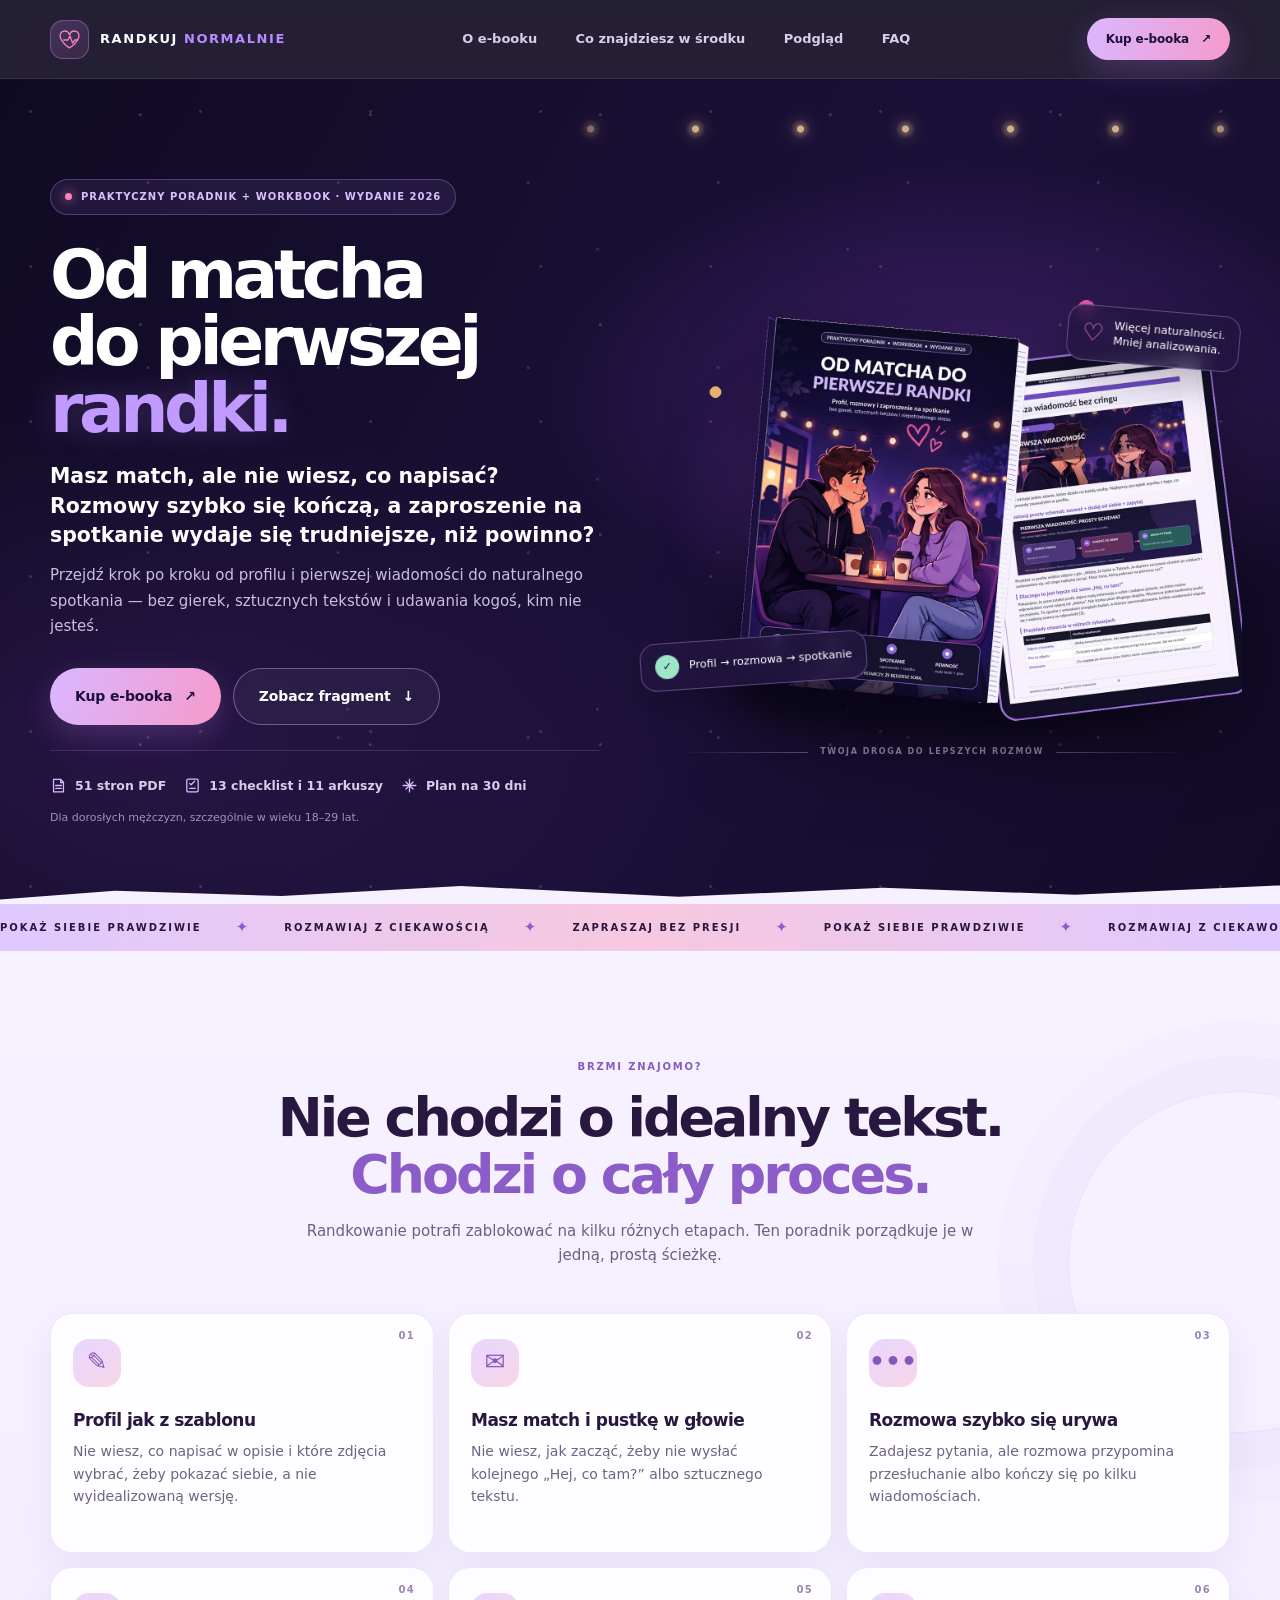
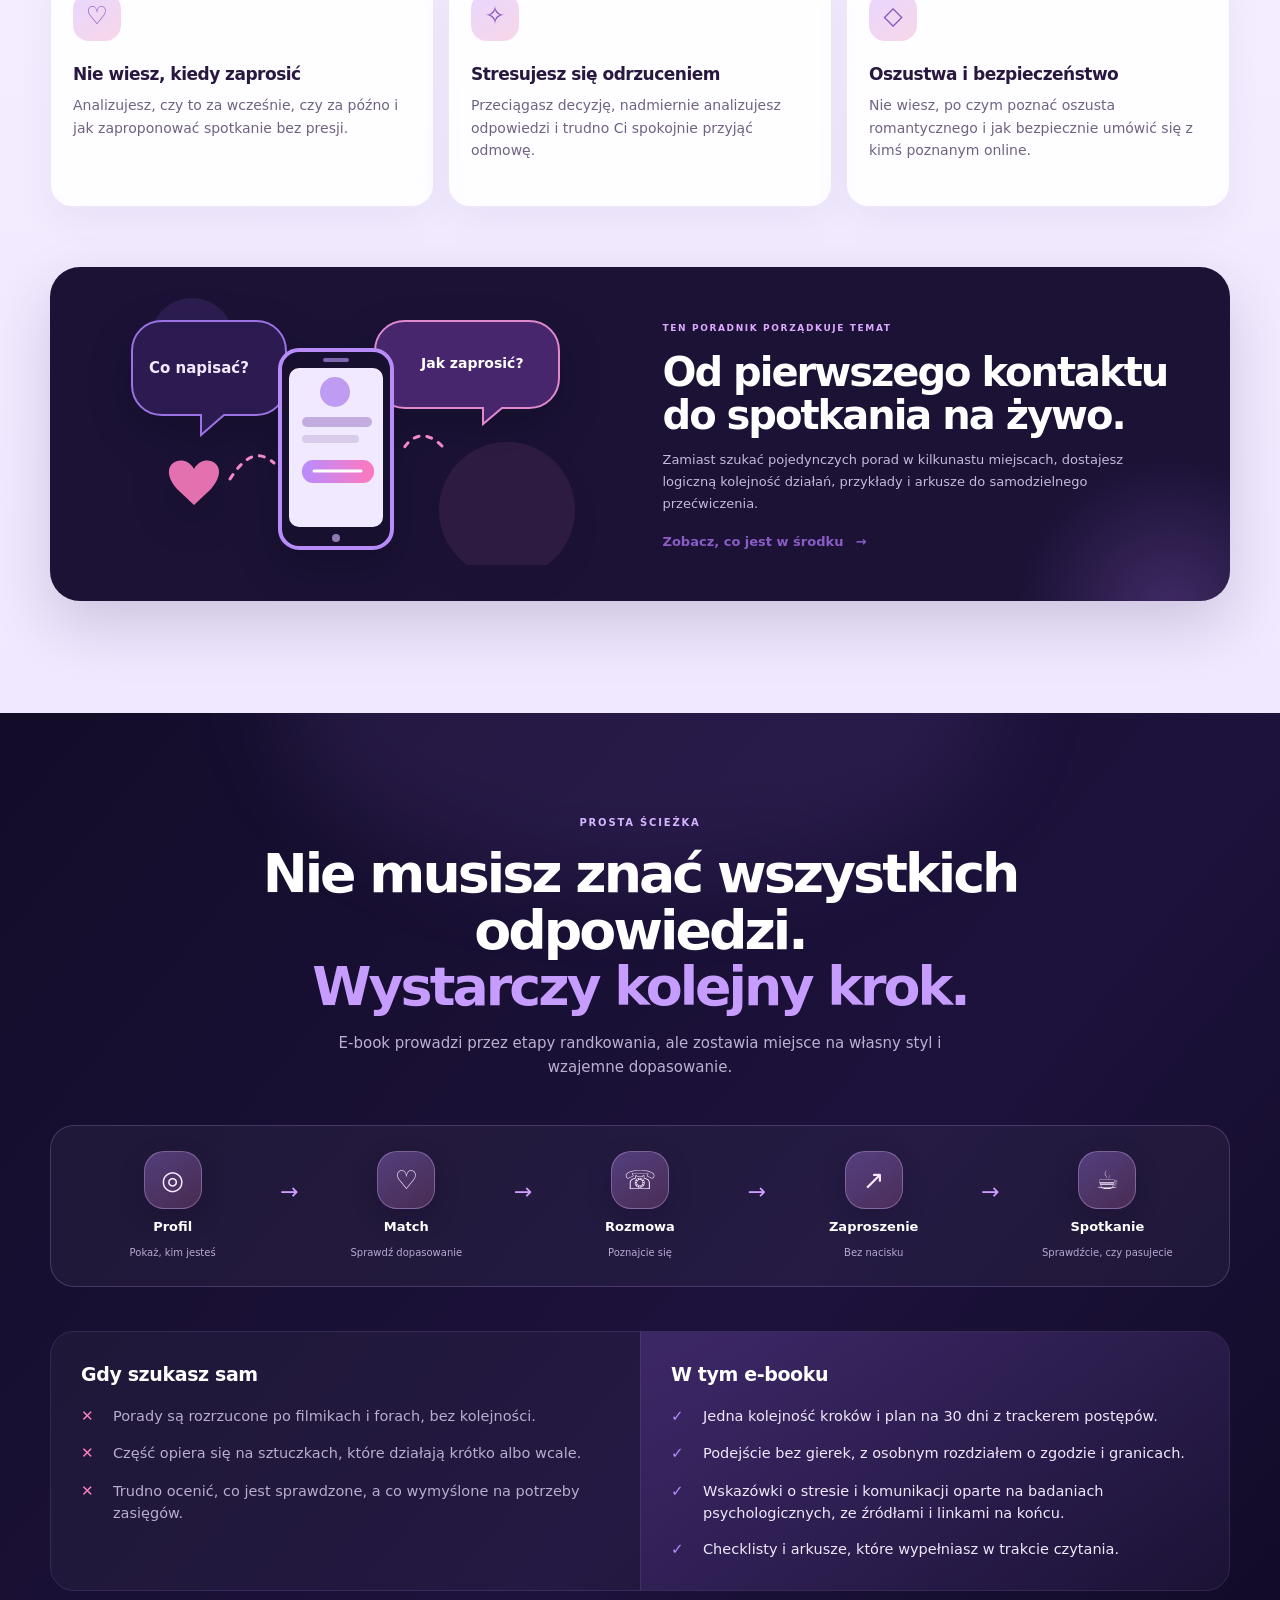
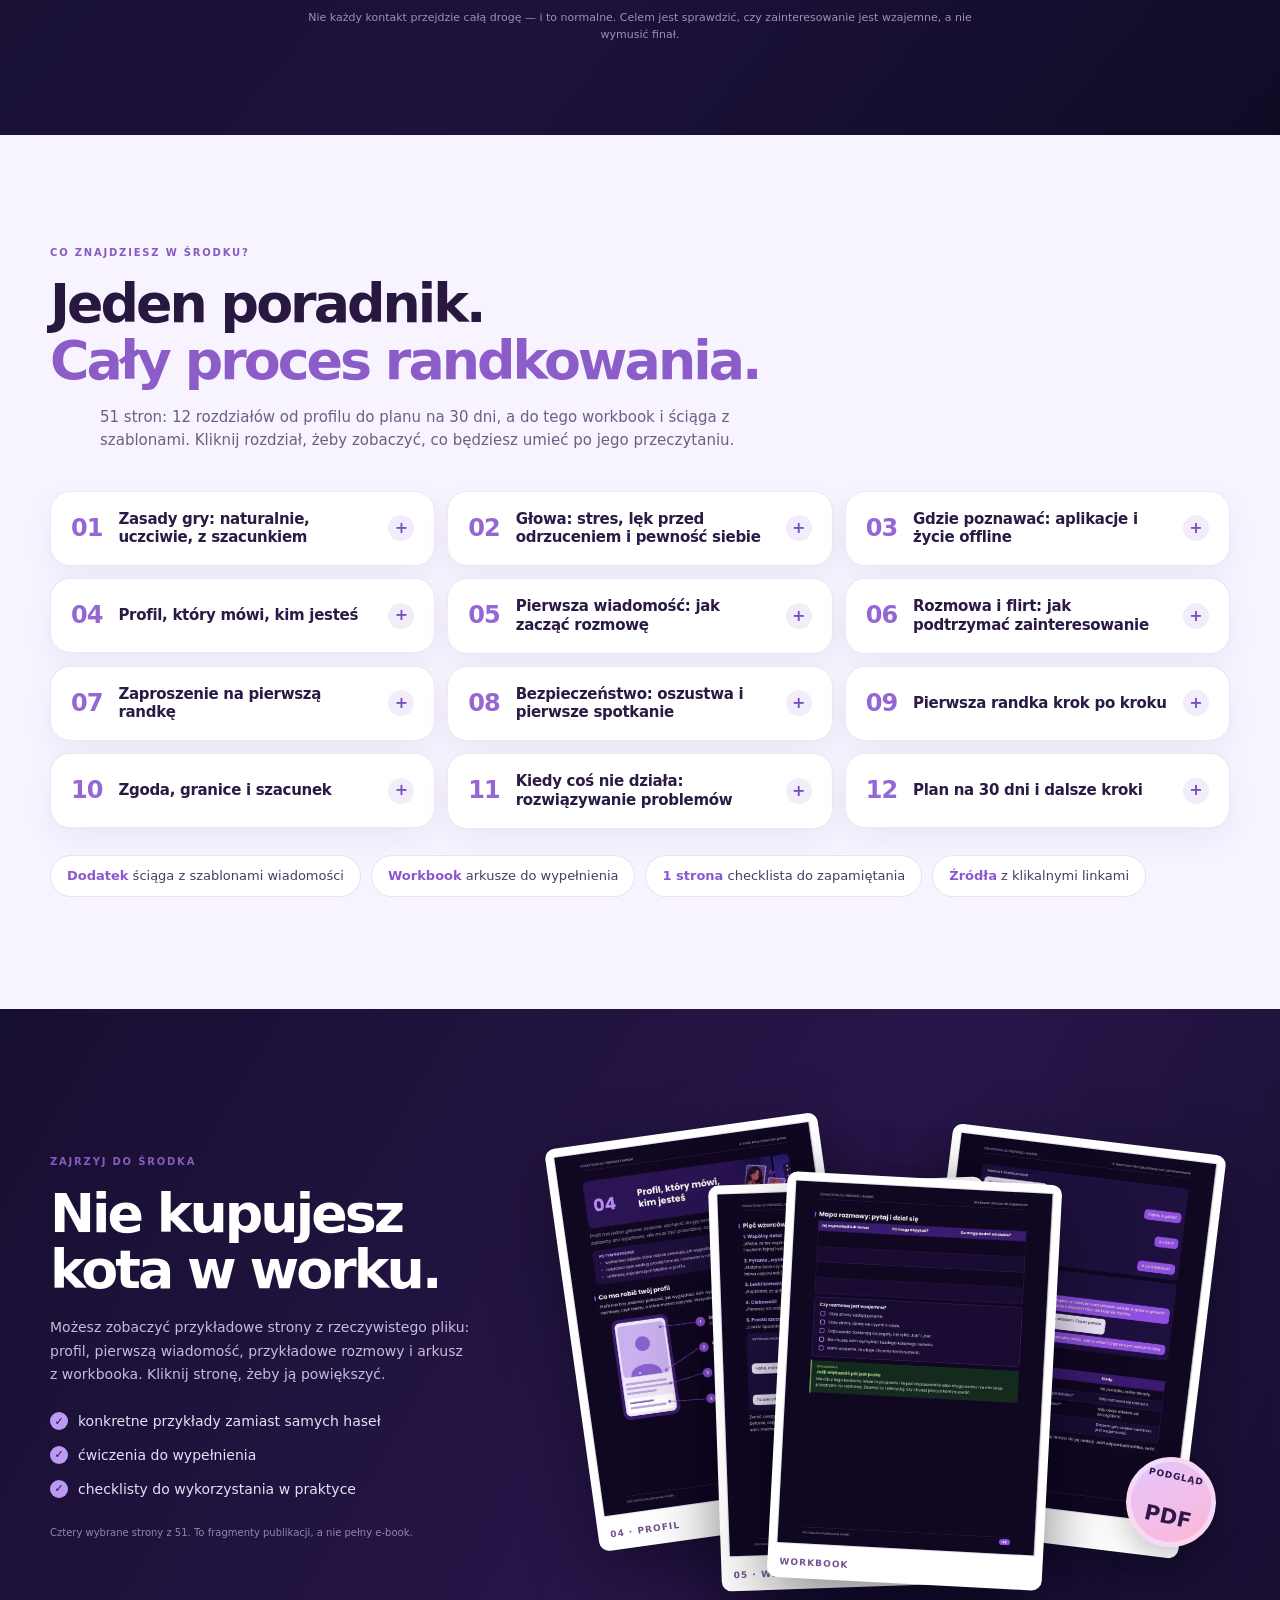
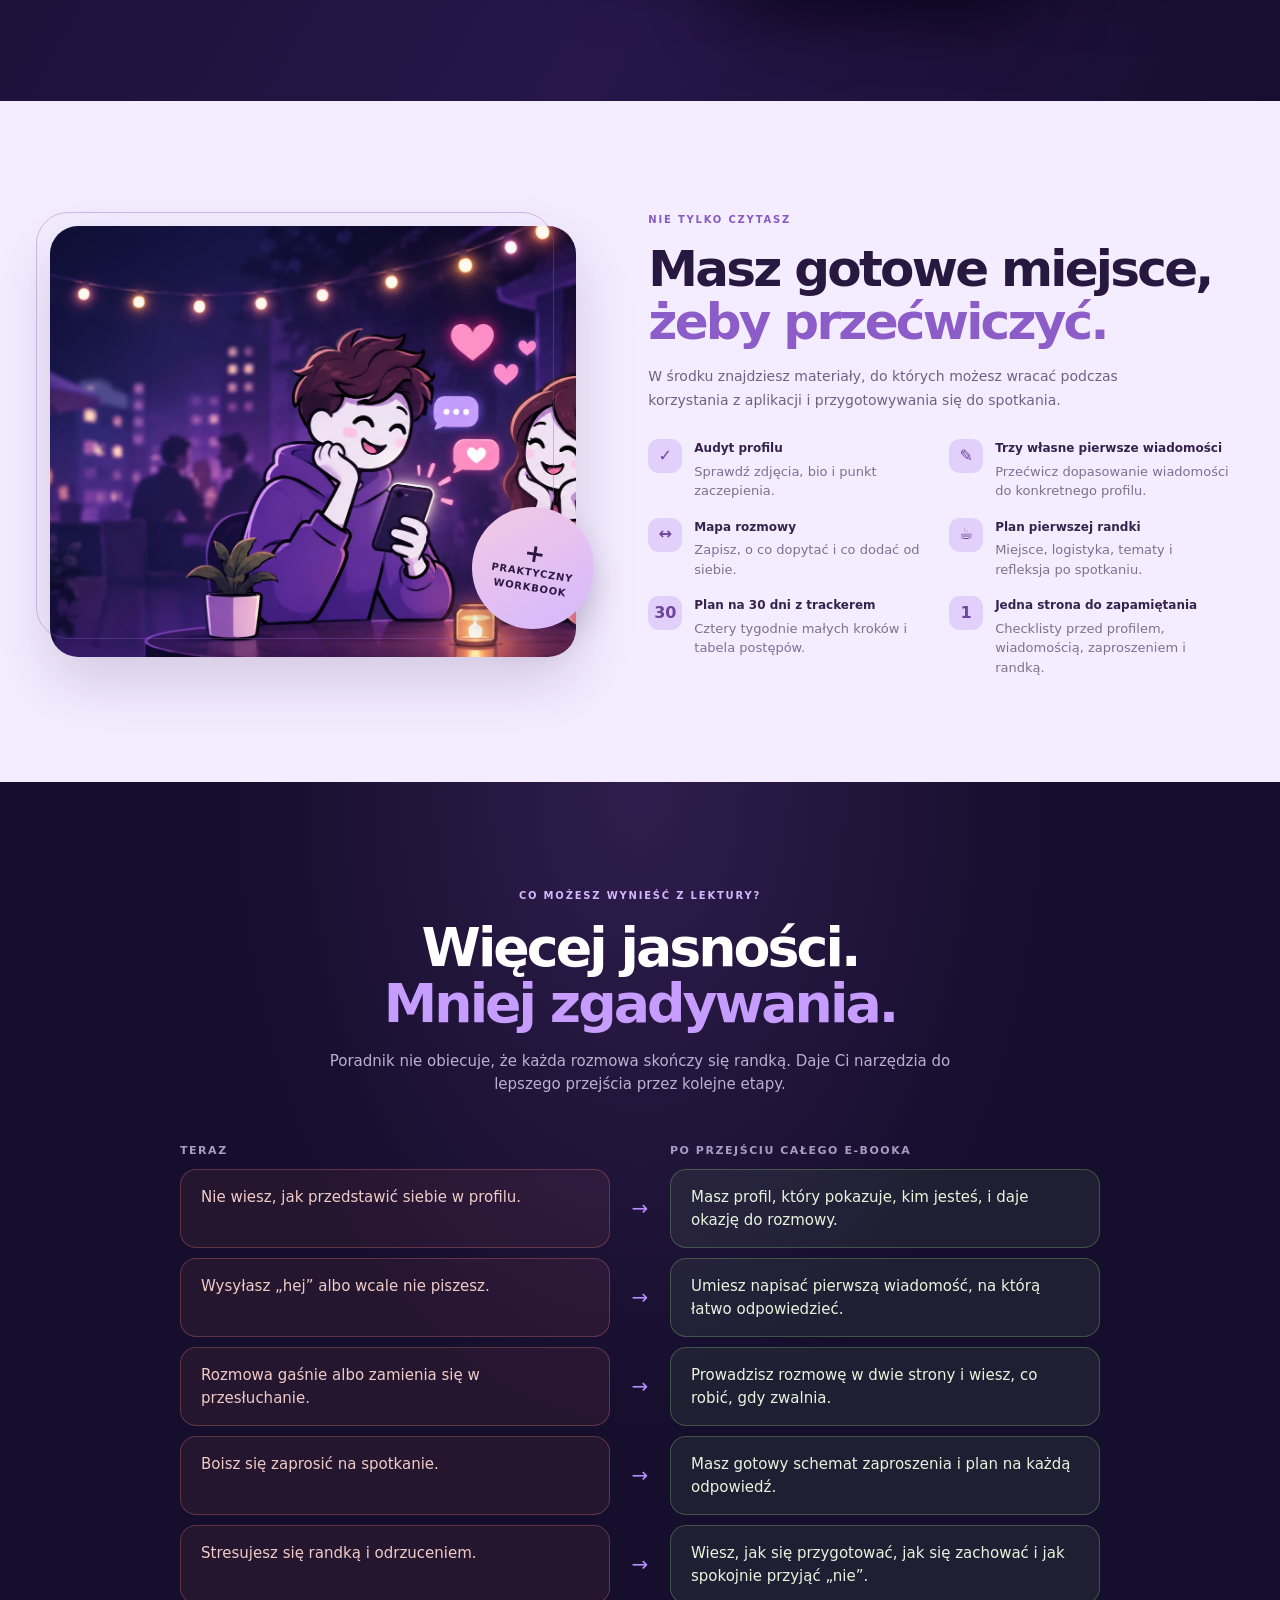
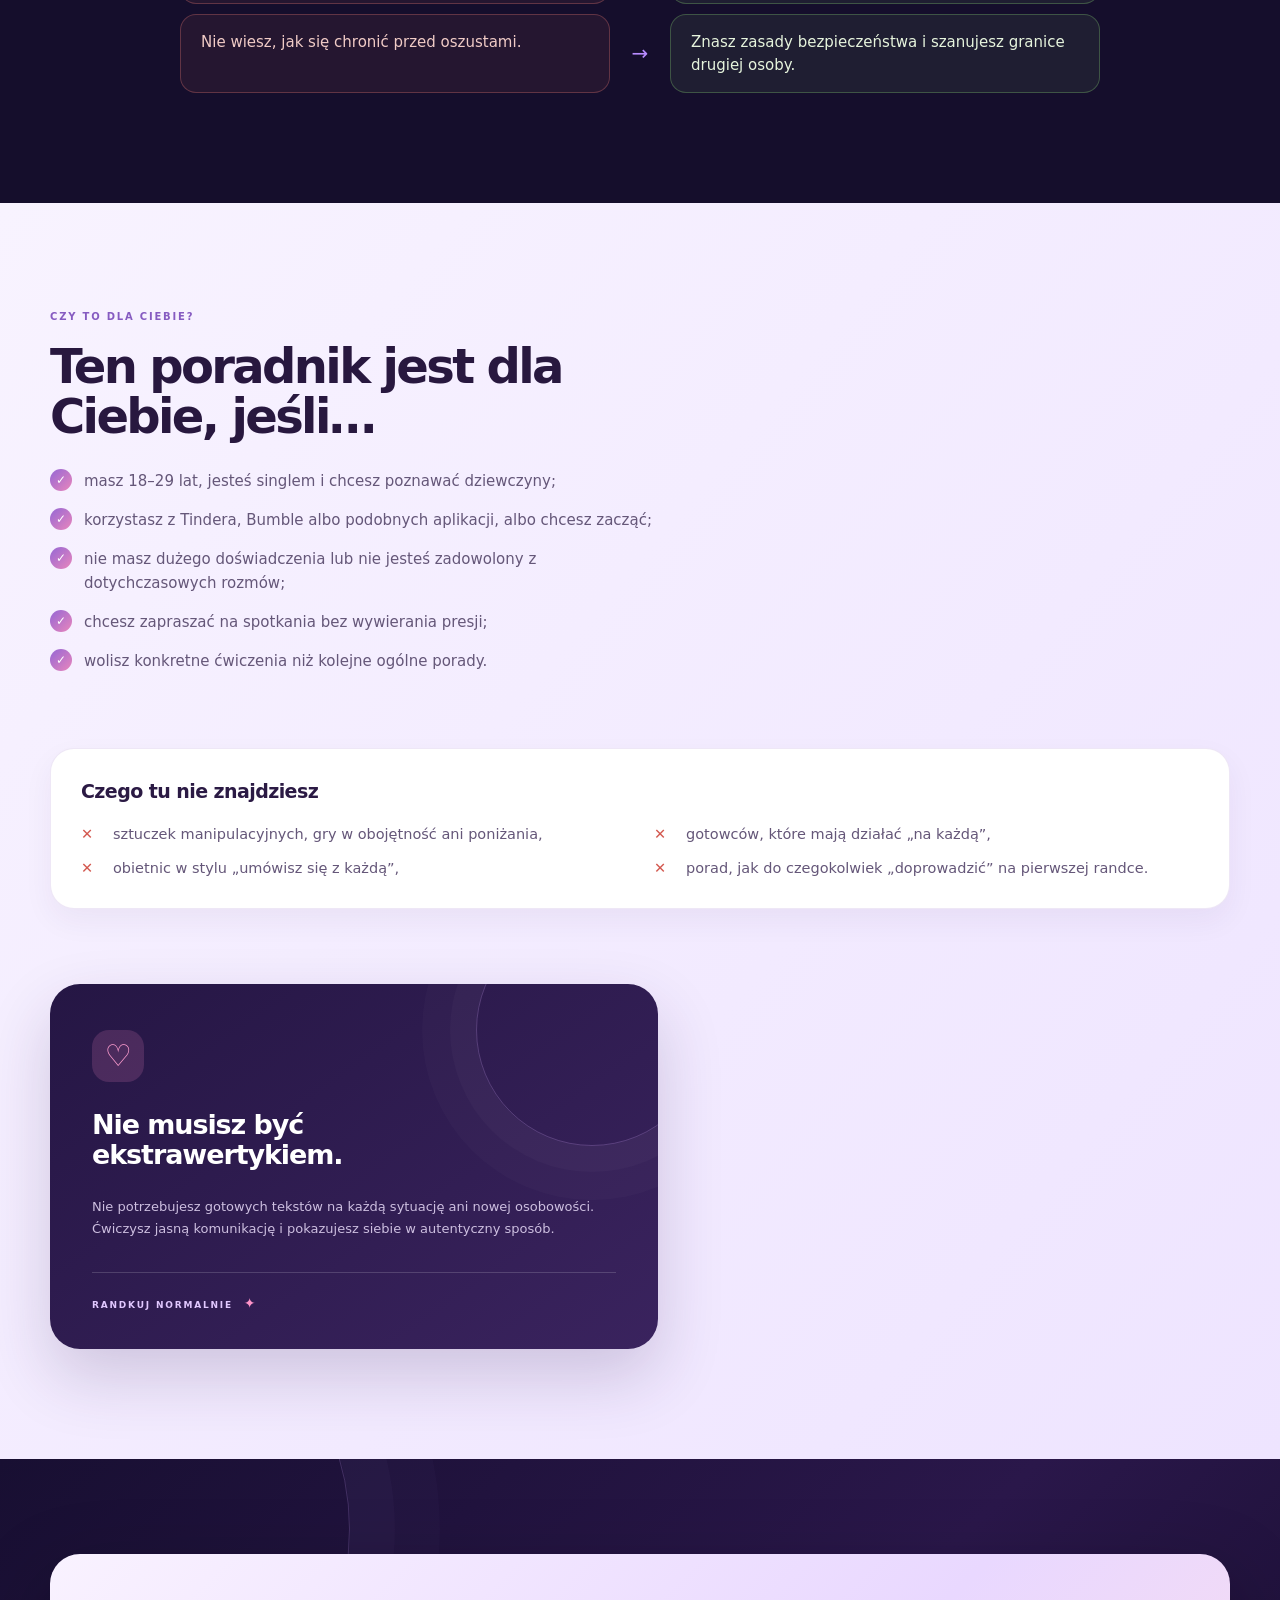
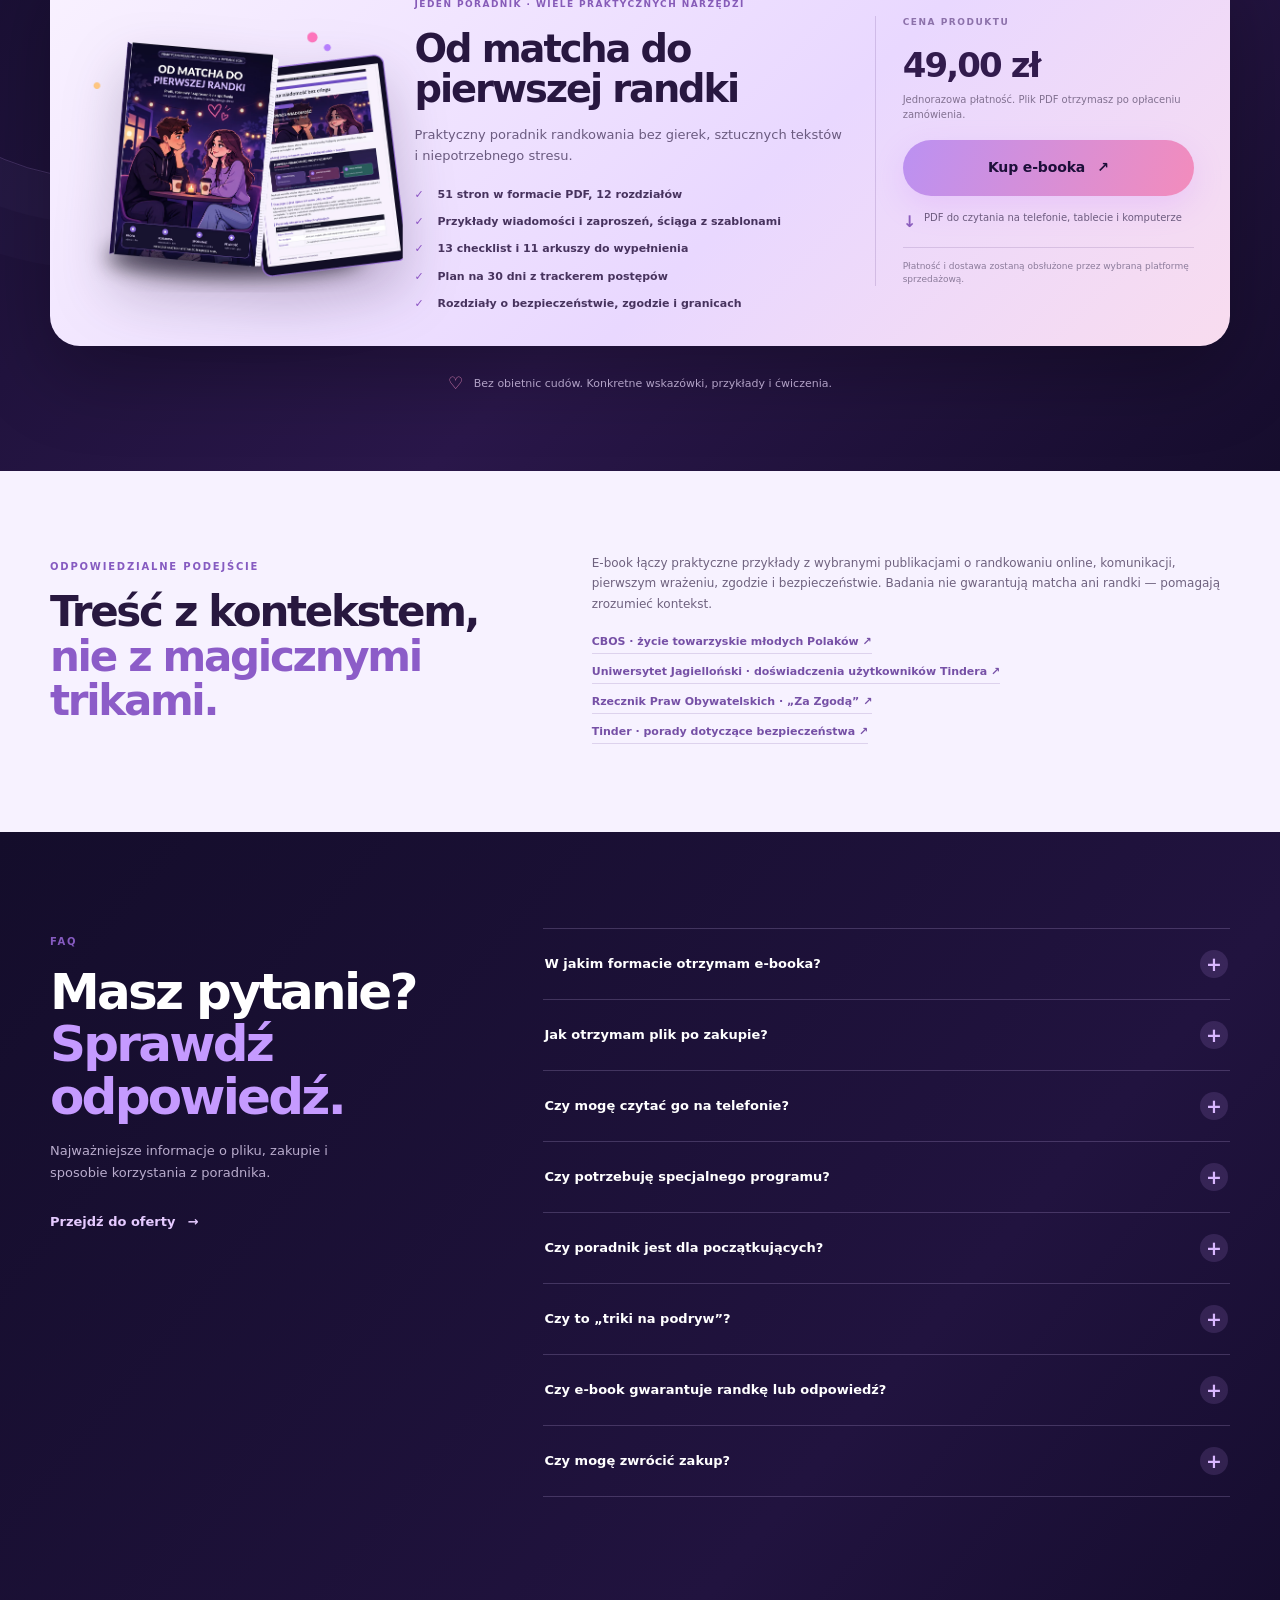
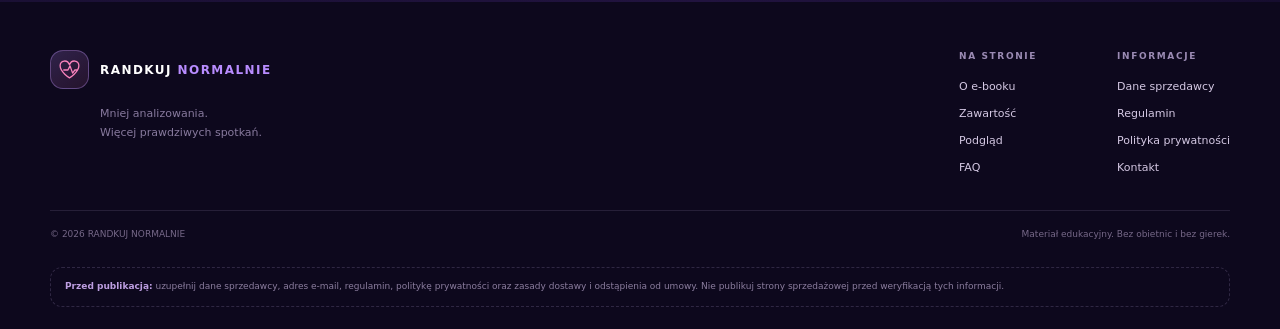
==== commit 34e293a9: "Ustaw cenę 49,00 zł zgodnie z koszykiem Naffy Co-Authored-By: Claude Sonnet 5.5 <noreply@anthropic.c" ====
--- a/randkuj-normalnie-site/index.html
+++ b/randkuj-normalnie-site/index.html
@@ -276,8 +276,8 @@
           </div>
           <div class="offer-buy">
             <span class="price-label">CENA PRODUKTU</span>
-            <div class="price-value" id="product-price">Do uzupełnienia</div>
-            <span class="price-note">Cena zostanie ustawiona przed uruchomieniem sprzedaży.</span>
+            <div class="price-value" id="product-price">49,00 zł</div>
+            <span class="price-note">Jednorazowa płatność. Plik PDF otrzymasz po opłaceniu zamówienia.</span>
             <a class="button button-primary button-large button-full buy-link" href="#oferta" data-buy>Kup e-booka <span aria-hidden="true">↗</span></a>
             <div class="delivery-note"><span>↓</span> PDF do czytania na telefonie, tablecie i komputerze</div>
             <div class="checkout-status" id="checkout-status">Sprzedaż demonstracyjna — link do płatności nie został jeszcze podłączony.</div>
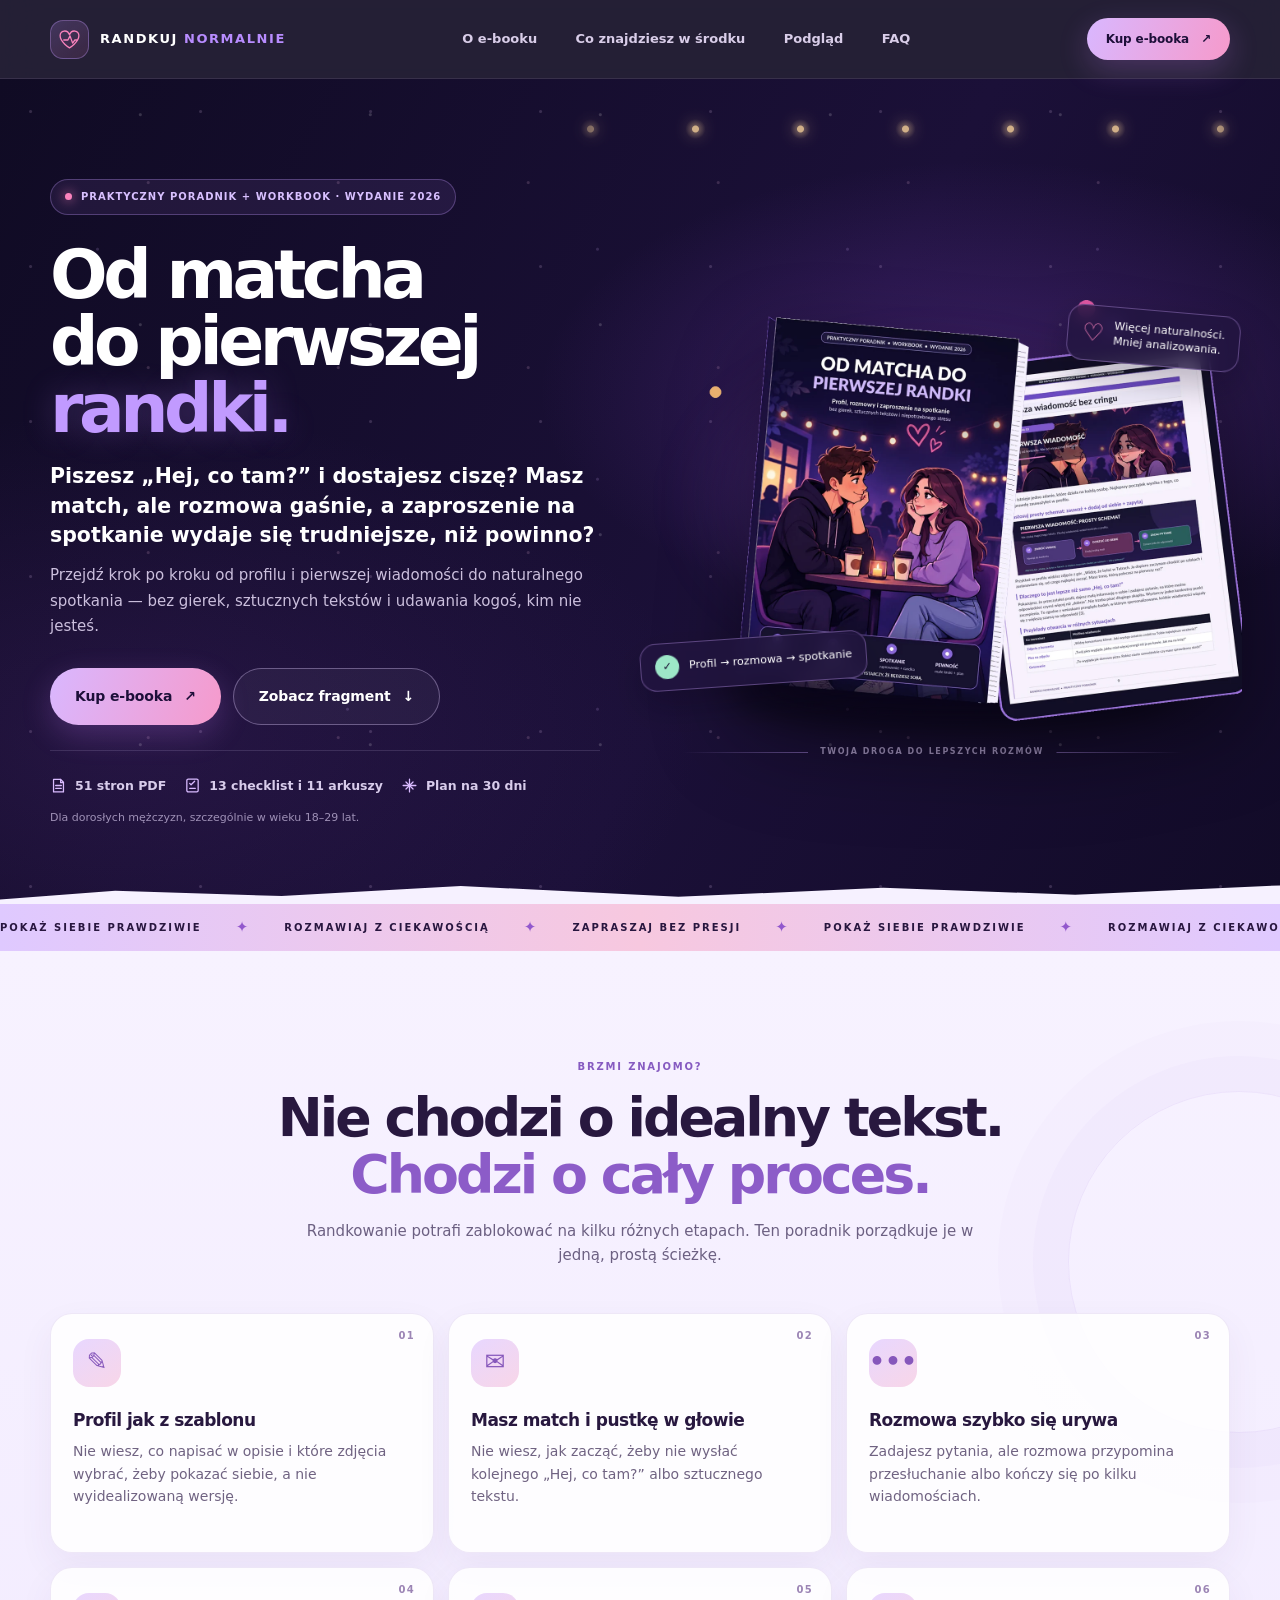
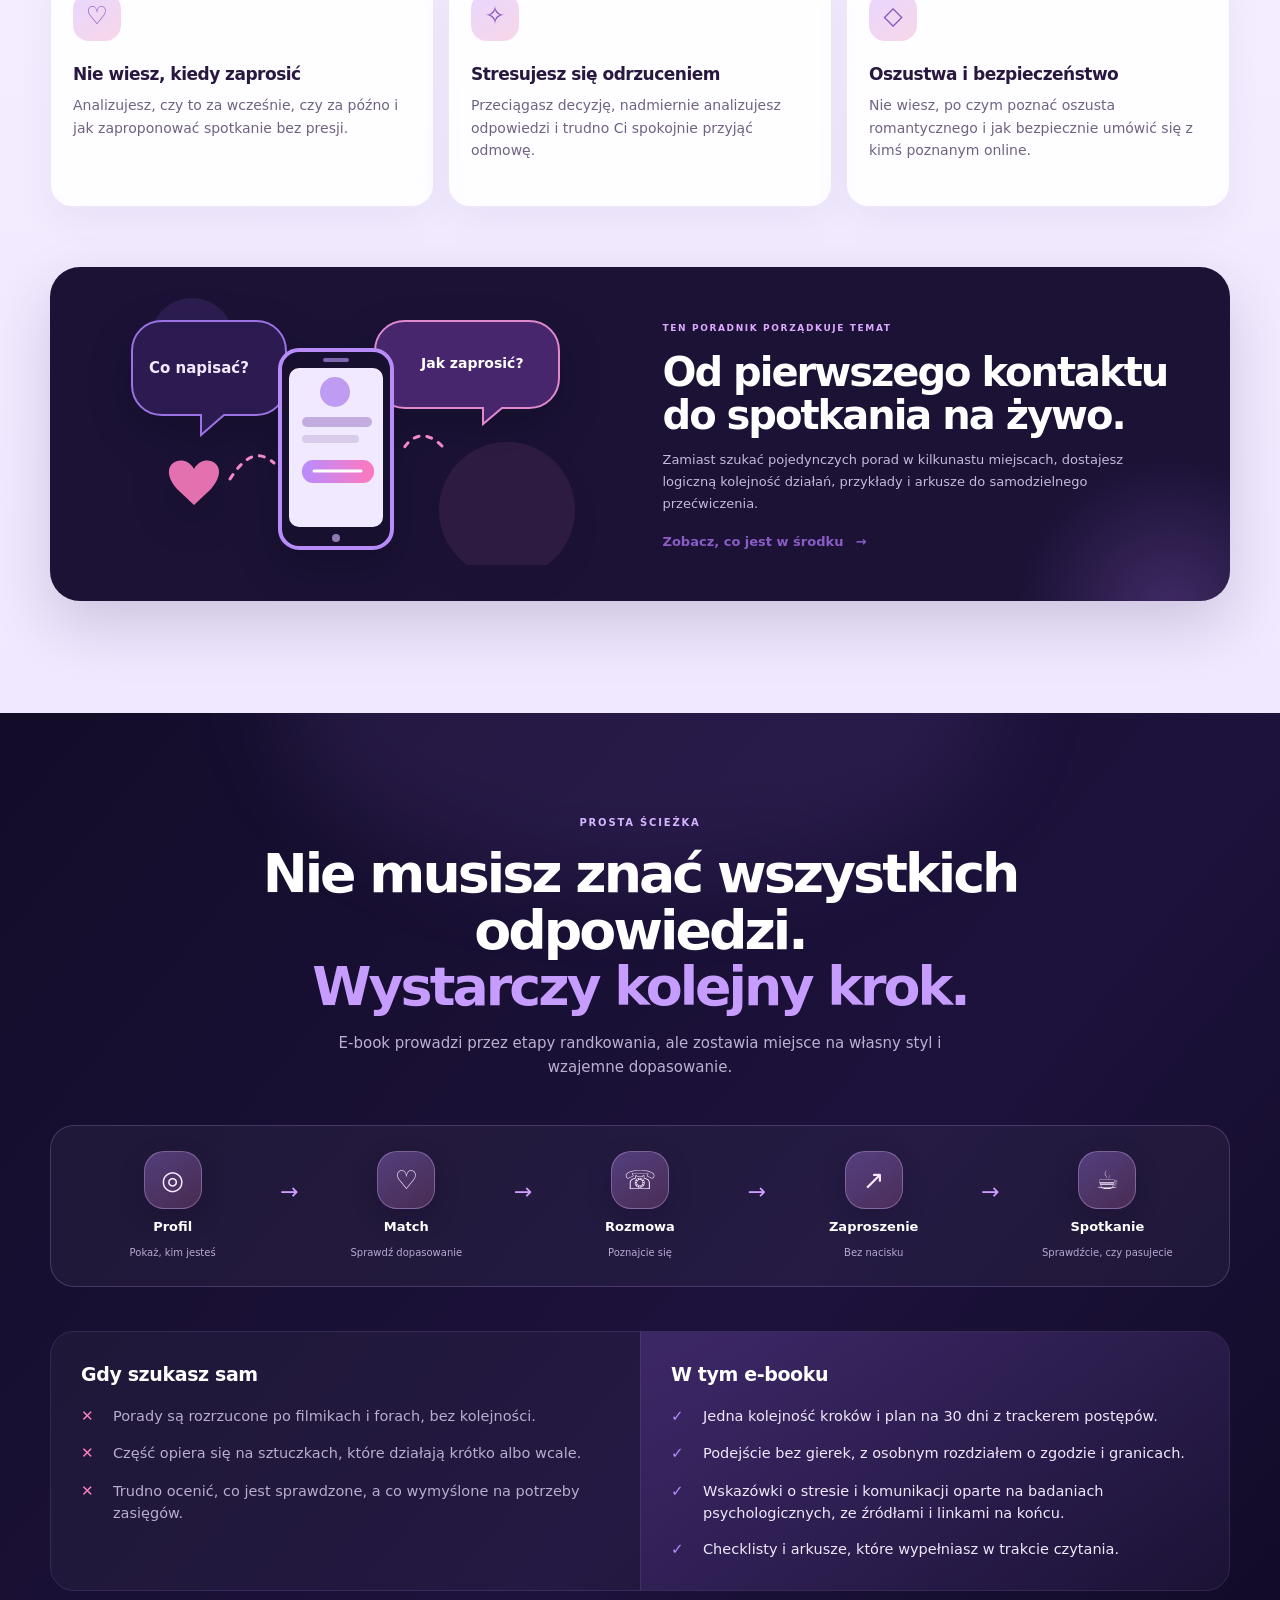
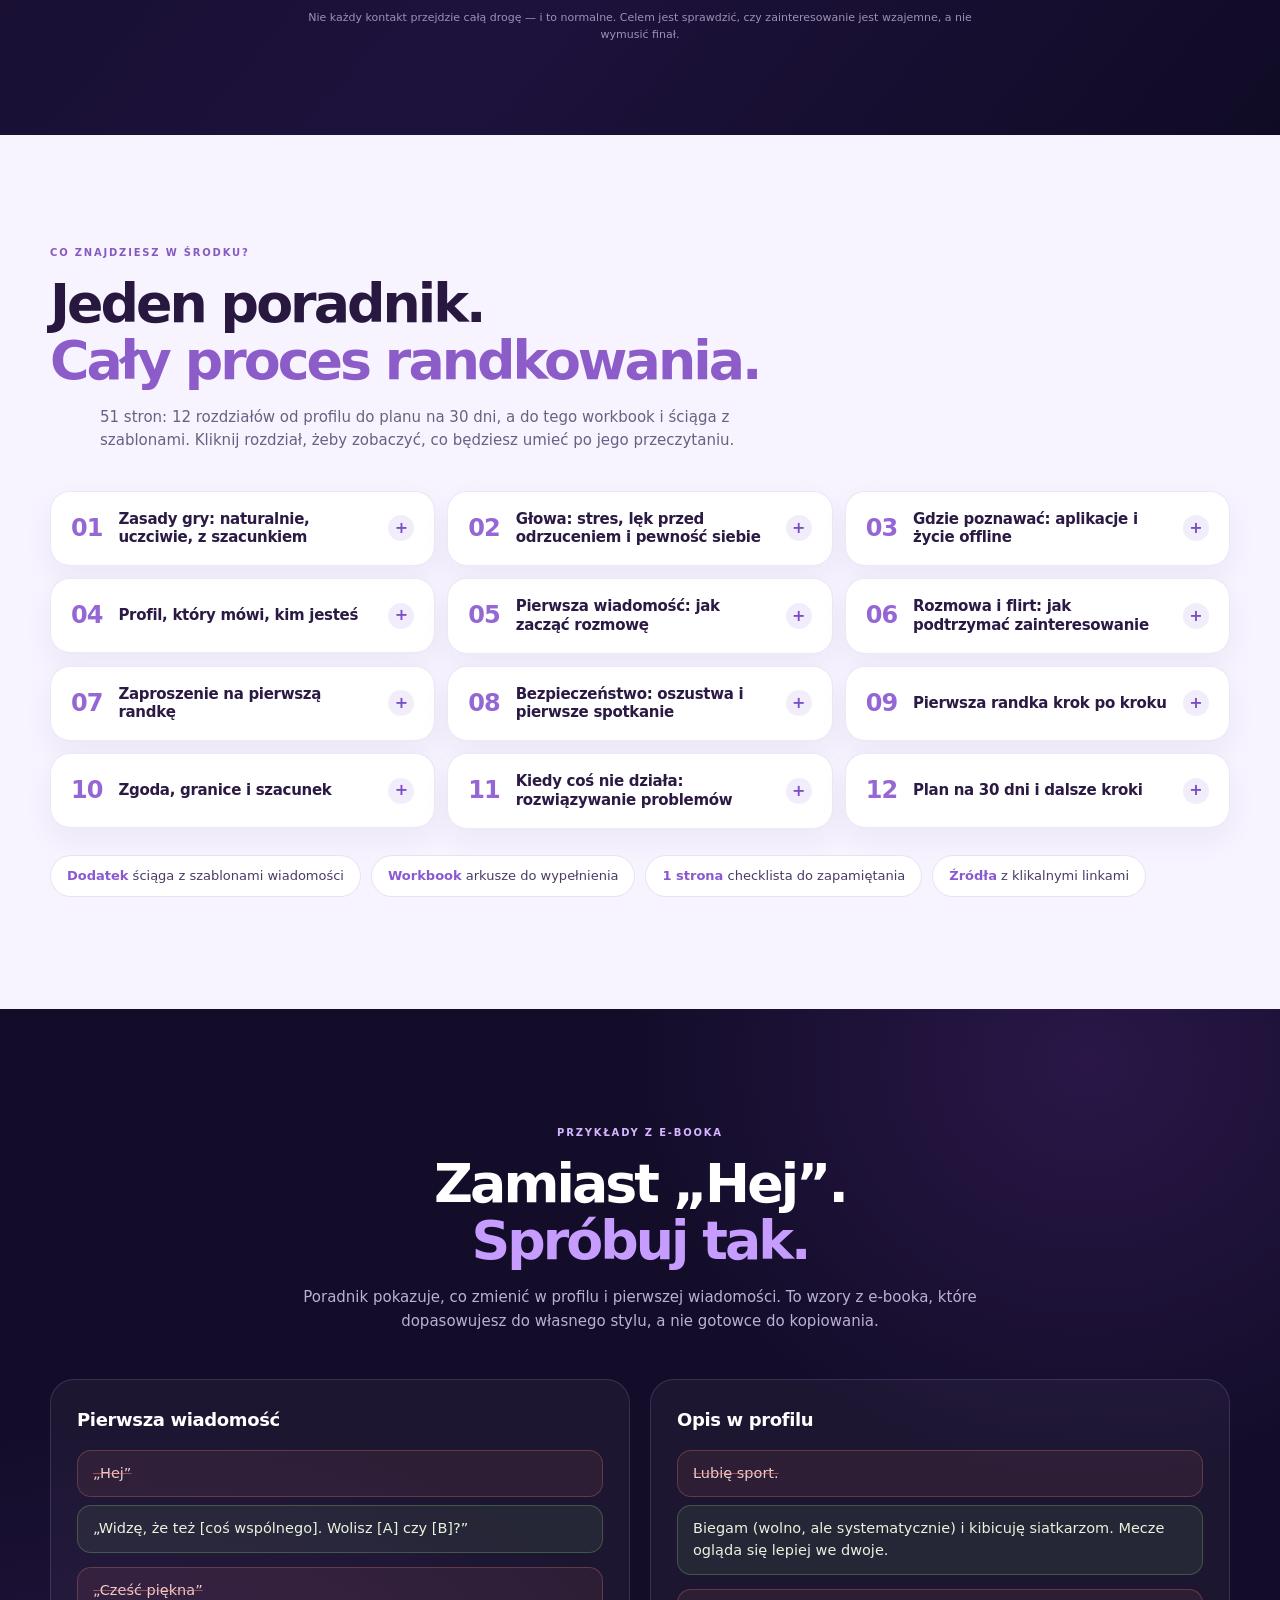
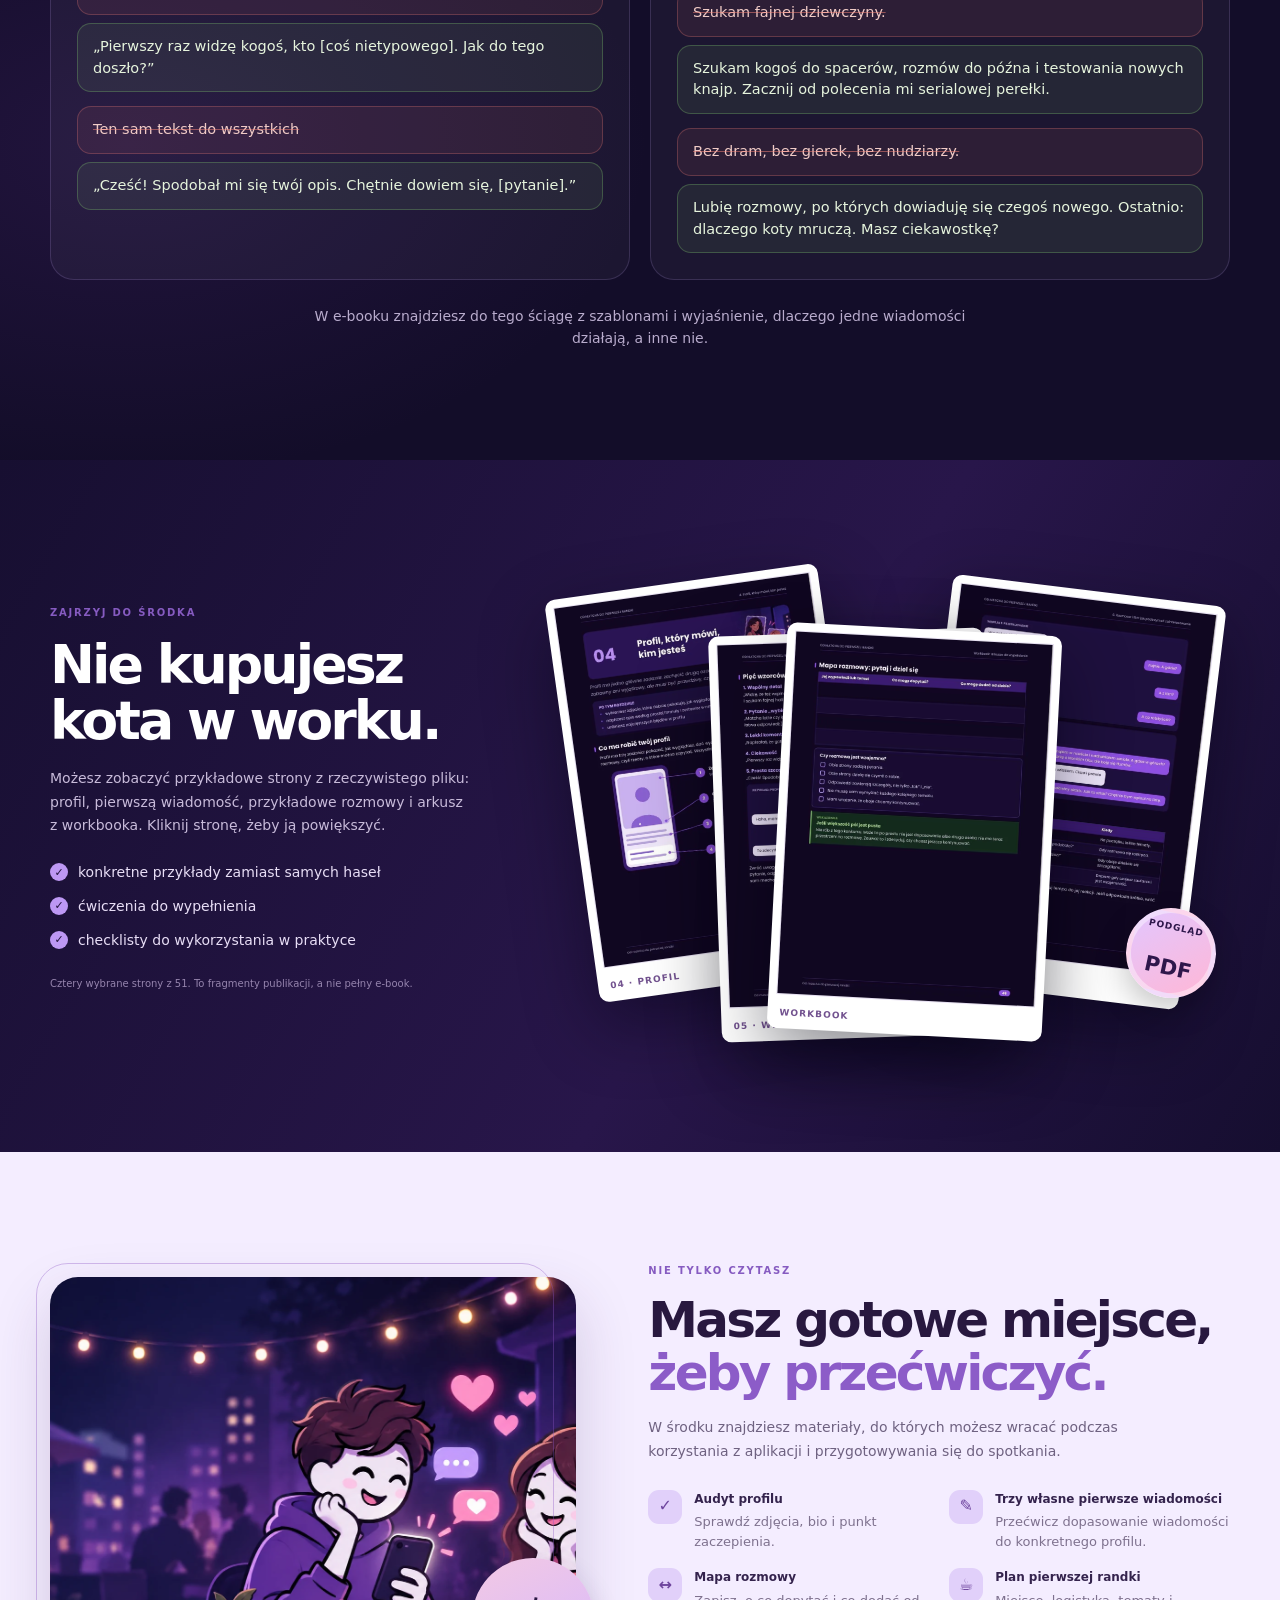
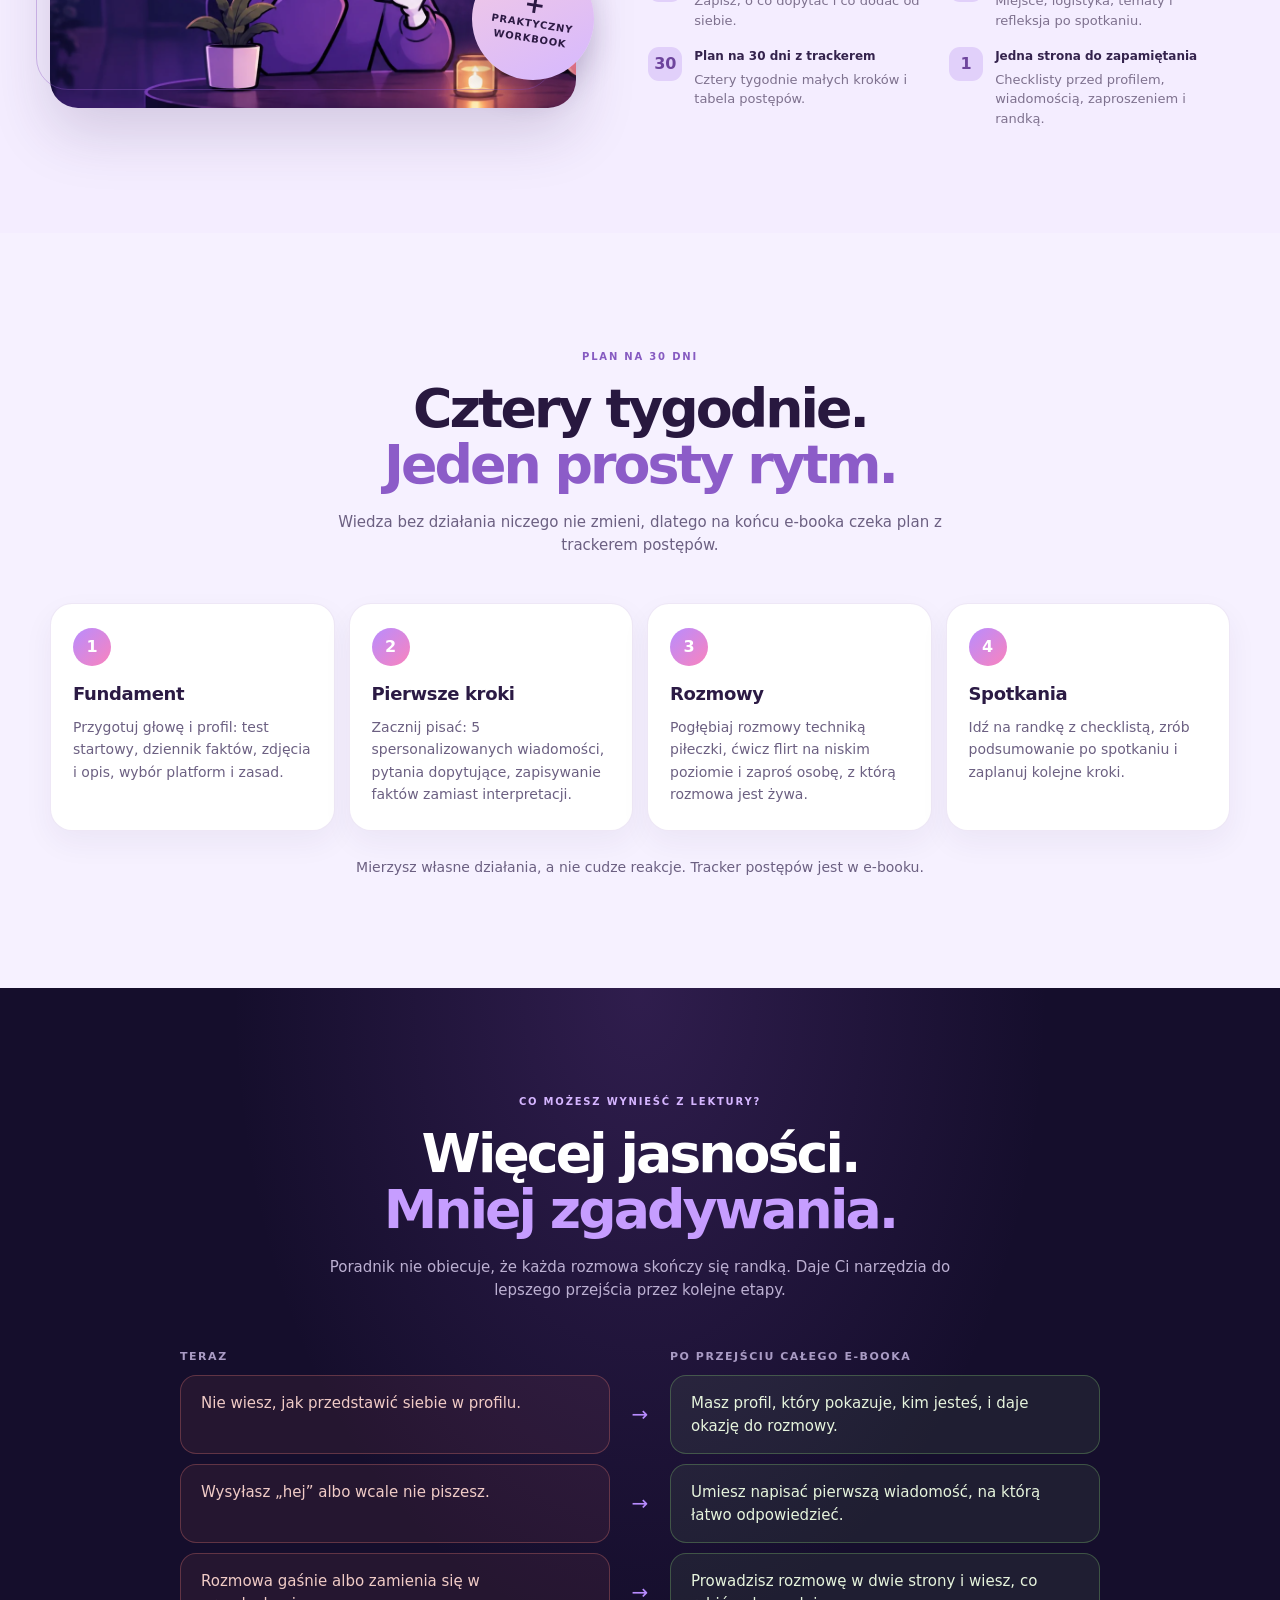
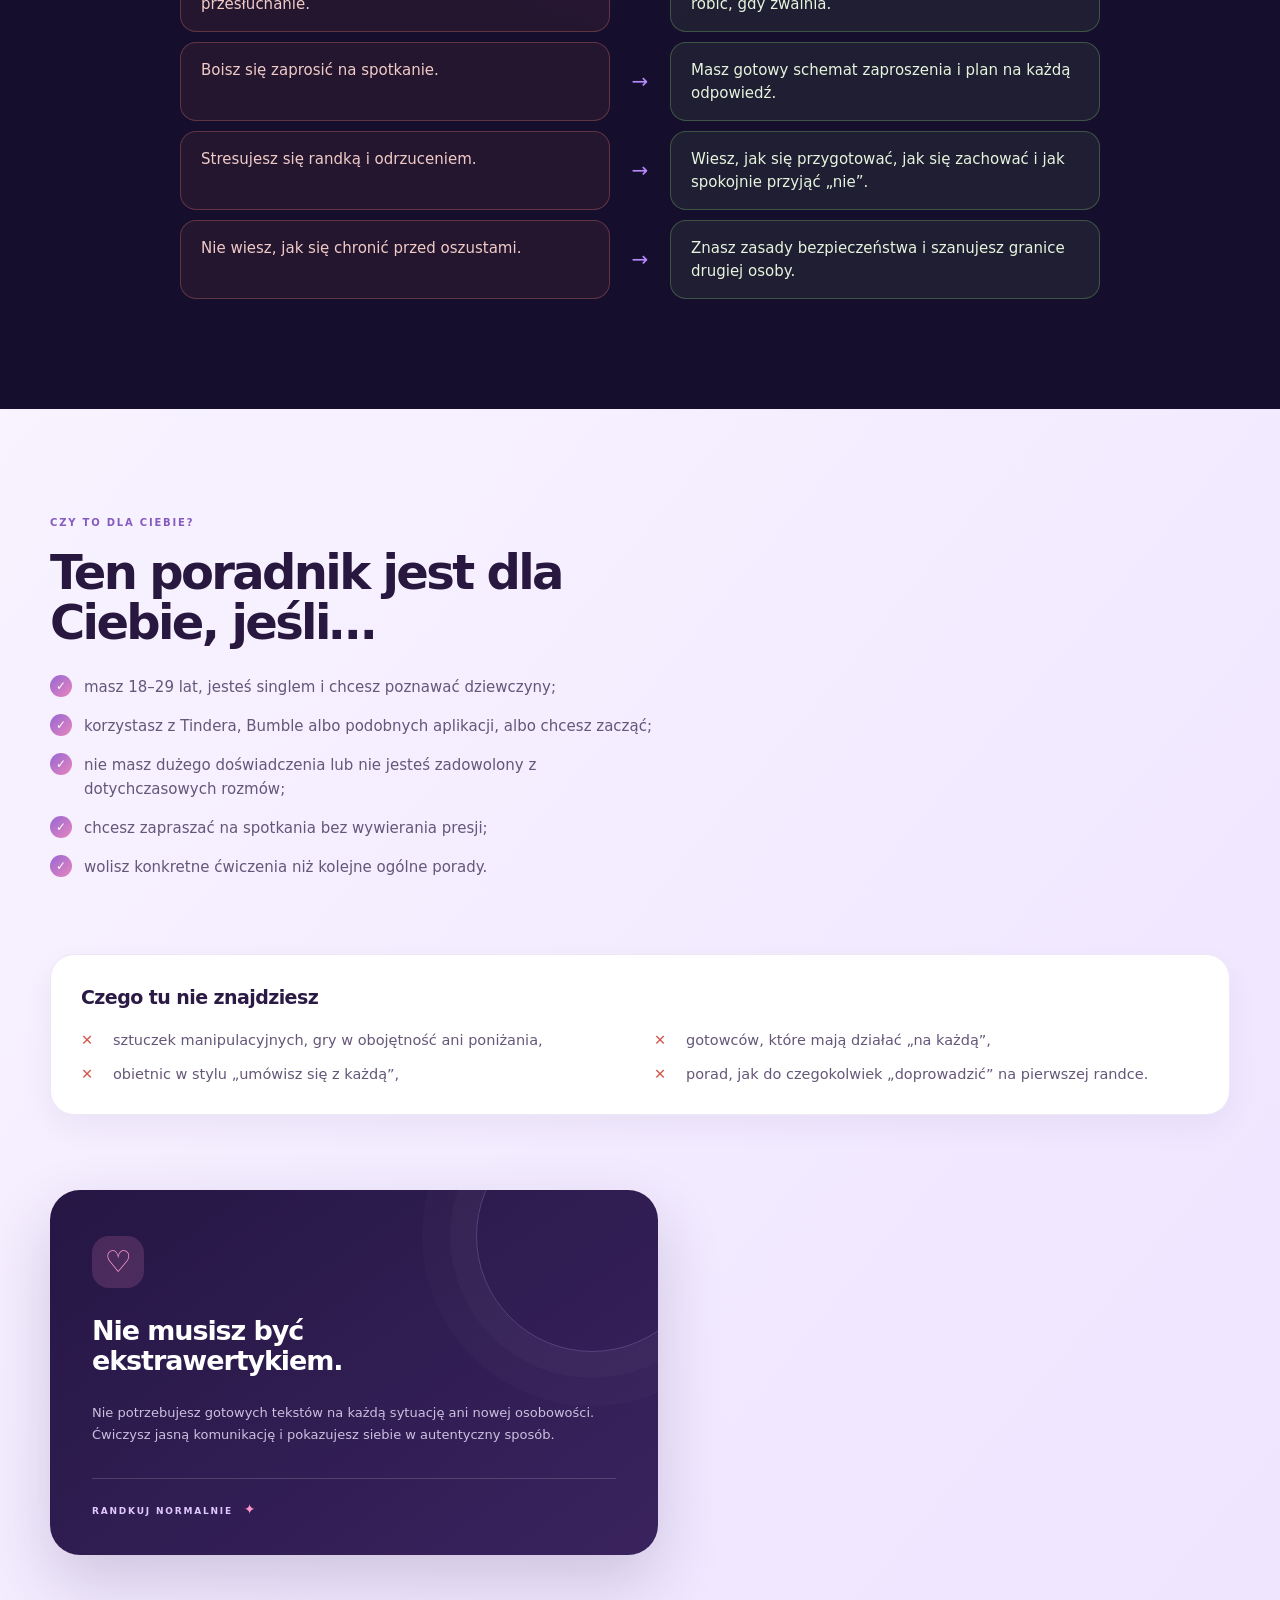
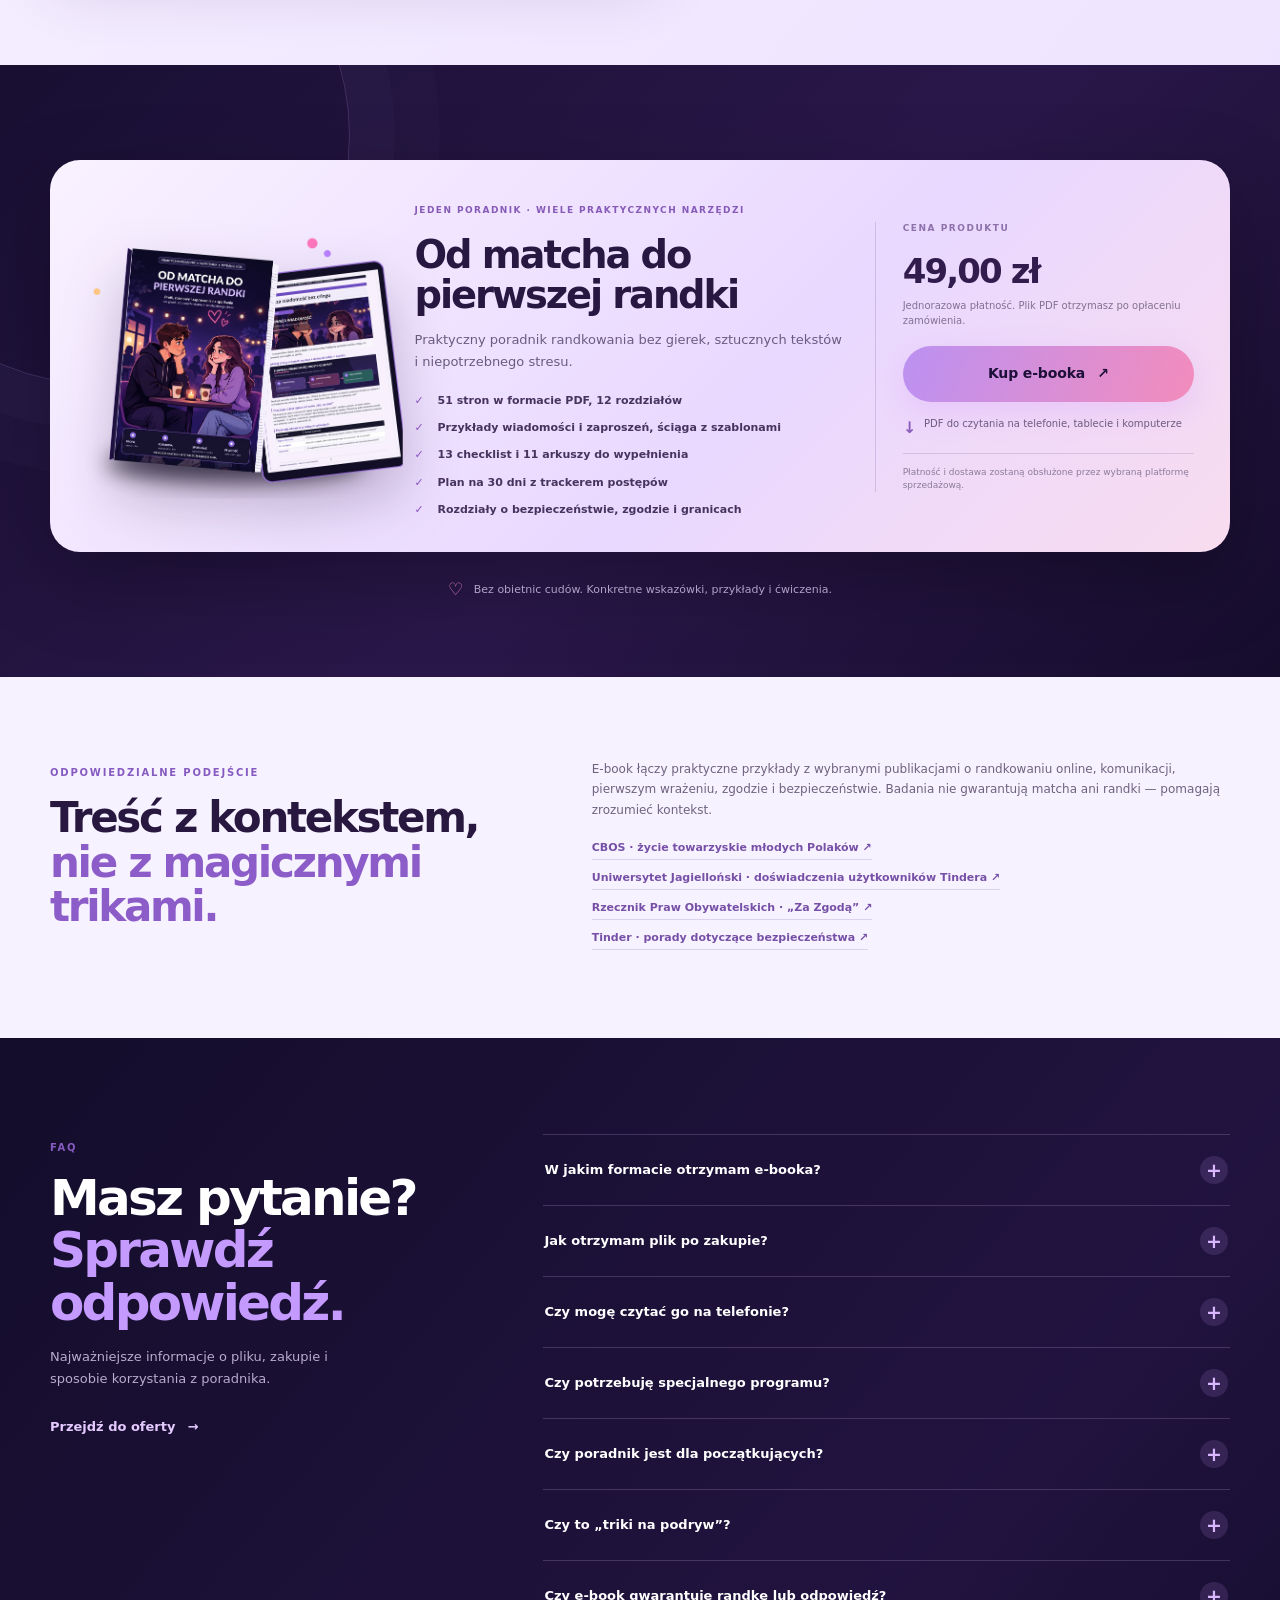
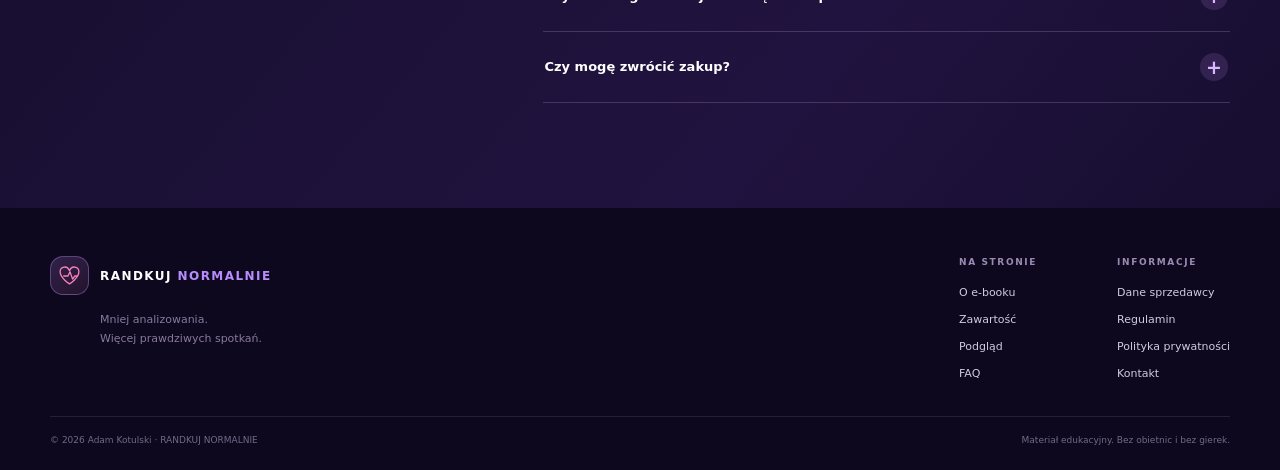
==== commit 5141d11e: "Dodaj przykłady wiadomości, plan 30 dni, regulamin, politykę prywatności i dane sprzedawcy Co-Author" ====
--- a/randkuj-normalnie-site/index.html
+++ b/randkuj-normalnie-site/index.html
@@ -51,7 +51,7 @@
         <div class="hero-copy reveal">
           <div class="eyebrow"><span class="eyebrow-dot"></span> PRAKTYCZNY PORADNIK + WORKBOOK · WYDANIE 2026</div>
           <h1>Od matcha<br>do pierwszej <span>randki.</span></h1>
-          <p class="hero-lead">Masz match, ale nie wiesz, co napisać? Rozmowy szybko się kończą, a zaproszenie na spotkanie wydaje się trudniejsze, niż powinno?</p>
+          <p class="hero-lead">Piszesz „Hej, co tam?” i dostajesz ciszę? Masz match, ale rozmowa gaśnie, a zaproszenie na spotkanie wydaje się trudniejsze, niż powinno?</p>
           <p class="hero-sub">Przejdź krok po kroku od profilu i pierwszej wiadomości do naturalnego spotkania — bez gierek, sztucznych tekstów i udawania kogoś, kim nie jesteś.</p>
           <div class="hero-actions">
             <a class="button button-primary button-large buy-link" href="#oferta" data-buy>Kup e-booka <span aria-hidden="true">↗</span></a>
@@ -166,6 +166,31 @@
       </div>
     </section>
 
+    <section class="section section-dark mx-ex-section" id="przyklady">
+      <div class="container">
+        <div class="section-heading center light reveal">
+          <span class="section-kicker">PRZYKŁADY Z E-BOOKA</span>
+          <h2>Zamiast „Hej”.<br><span>Spróbuj tak.</span></h2>
+          <p>Poradnik pokazuje, co zmienić w profilu i pierwszej wiadomości. To wzory z e-booka, które dopasowujesz do własnego stylu, a nie gotowce do kopiowania.</p>
+        </div>
+        <div class="mx-ex-grid">
+          <div class="mx-ex-col reveal">
+            <h3>Pierwsza wiadomość</h3>
+            <div class="mx-ex-row"><span class="mx-ex-bad">„Hej”</span><span class="mx-ex-good">„Widzę, że też [coś wspólnego]. Wolisz [A] czy [B]?”</span></div>
+            <div class="mx-ex-row"><span class="mx-ex-bad">„Cześć piękna”</span><span class="mx-ex-good">„Pierwszy raz widzę kogoś, kto [coś nietypowego]. Jak do tego doszło?”</span></div>
+            <div class="mx-ex-row"><span class="mx-ex-bad">Ten sam tekst do wszystkich</span><span class="mx-ex-good">„Cześć! Spodobał mi się twój opis. Chętnie dowiem się, [pytanie].”</span></div>
+          </div>
+          <div class="mx-ex-col reveal reveal-delay-1">
+            <h3>Opis w profilu</h3>
+            <div class="mx-ex-row"><span class="mx-ex-bad">Lubię sport.</span><span class="mx-ex-good">Biegam (wolno, ale systematycznie) i kibicuję siatkarzom. Mecze ogląda się lepiej we dwoje.</span></div>
+            <div class="mx-ex-row"><span class="mx-ex-bad">Szukam fajnej dziewczyny.</span><span class="mx-ex-good">Szukam kogoś do spacerów, rozmów do późna i testowania nowych knajp. Zacznij od polecenia mi serialowej perełki.</span></div>
+            <div class="mx-ex-row"><span class="mx-ex-bad">Bez dram, bez gierek, bez nudziarzy.</span><span class="mx-ex-good">Lubię rozmowy, po których dowiaduję się czegoś nowego. Ostatnio: dlaczego koty mruczą. Masz ciekawostkę?</span></div>
+          </div>
+        </div>
+        <p class="mx-ex-note reveal">W e-booku znajdziesz do tego ściągę z szablonami i wyjaśnienie, dlaczego jedne wiadomości działają, a inne nie.</p>
+      </div>
+    </section>
+
     <section class="preview-section" id="podglad">
       <div class="container">
         <div class="preview-layout">
@@ -210,6 +235,23 @@
             <div><span class="workbook-icon">1</span><p><b>Jedna strona do zapamiętania</b><small>Checklisty przed profilem, wiadomością, zaproszeniem i randką.</small></p></div>
           </div>
         </div>
+      </div>
+    </section>
+
+    <section class="section section-light mx-plan-section" id="plan">
+      <div class="container">
+        <div class="section-heading center reveal">
+          <span class="section-kicker">PLAN NA 30 DNI</span>
+          <h2>Cztery tygodnie.<br><span>Jeden prosty rytm.</span></h2>
+          <p>Wiedza bez działania niczego nie zmieni, dlatego na końcu e-booka czeka plan z trackerem postępów.</p>
+        </div>
+        <ol class="mx-plan">
+          <li class="reveal"><span class="mx-plan-n">1</span><h3>Fundament</h3><p>Przygotuj głowę i profil: test startowy, dziennik faktów, zdjęcia i opis, wybór platform i zasad.</p></li>
+          <li class="reveal reveal-delay-1"><span class="mx-plan-n">2</span><h3>Pierwsze kroki</h3><p>Zacznij pisać: 5 spersonalizowanych wiadomości, pytania dopytujące, zapisywanie faktów zamiast interpretacji.</p></li>
+          <li class="reveal reveal-delay-2"><span class="mx-plan-n">3</span><h3>Rozmowy</h3><p>Pogłębiaj rozmowy techniką piłeczki, ćwicz flirt na niskim poziomie i zaproś osobę, z którą rozmowa jest żywa.</p></li>
+          <li class="reveal reveal-delay-3"><span class="mx-plan-n">4</span><h3>Spotkania</h3><p>Idź na randkę z checklistą, zrób podsumowanie po spotkaniu i zaplanuj kolejne kroki.</p></li>
+        </ol>
+        <p class="mx-ex-note dark">Mierzysz własne działania, a nie cudze reakcje. Tracker postępów jest w e-booku.</p>
       </div>
     </section>
 
@@ -280,7 +322,7 @@
             <span class="price-note">Jednorazowa płatność. Plik PDF otrzymasz po opłaceniu zamówienia.</span>
             <a class="button button-primary button-large button-full buy-link" href="#oferta" data-buy>Kup e-booka <span aria-hidden="true">↗</span></a>
             <div class="delivery-note"><span>↓</span> PDF do czytania na telefonie, tablecie i komputerze</div>
-            <div class="checkout-status" id="checkout-status">Sprzedaż demonstracyjna — link do płatności nie został jeszcze podłączony.</div>
+            <div class="checkout-status" id="checkout-status">Płatność i dostarczenie pliku obsługuje platforma sprzedażowa Naffy.</div>
           </div>
         </div>
         <div class="offer-trust"><span>♡</span> Bez obietnic cudów. Konkretne wskazówki, przykłady i ćwiczenia.</div>
@@ -322,10 +364,9 @@
   <footer class="site-footer" id="kontakt">
     <div class="container footer-main">
       <div class="footer-brand-col"><a class="brand footer-brand" href="#top"><span class="brand-mark"><svg viewBox="0 0 48 48"><path d="M24 40S6 29 6 17C6 6 20 4 24 15 28 4 42 6 42 17 42 29 24 40 24 40Z"/><path d="M13 25h8l4-8 5 14 4-6h4"/></svg></span><span>RANDKUJ <b>NORMALNIE</b></span></a><p>Mniej analizowania.<br>Więcej prawdziwych spotkań.</p></div>
-      <div class="footer-links"><div><b>NA STRONIE</b><a href="#o-ebooku">O e-booku</a><a href="#zawartosc">Zawartość</a><a href="#podglad">Podgląd</a><a href="#faq">FAQ</a></div><div><b>INFORMACJE</b><a href="#dane-sprzedawcy" data-legal="seller">Dane sprzedawcy</a><a href="#regulamin" data-legal="terms">Regulamin</a><a href="#prywatnosc" data-legal="privacy">Polityka prywatności</a><a href="mailto:" data-legal="contact">Kontakt</a></div></div>
+      <div class="footer-links"><div><b>NA STRONIE</b><a href="#o-ebooku">O e-booku</a><a href="#zawartosc">Zawartość</a><a href="#podglad">Podgląd</a><a href="#faq">FAQ</a></div><div><b>INFORMACJE</b><a href="regulamin.html#sprzedawca">Dane sprzedawcy</a><a href="regulamin.html">Regulamin</a><a href="polityka-prywatnosci.html">Polityka prywatności</a><a href="mailto:randkowanie282@gmail.com">Kontakt</a></div></div>
     </div>
-    <div class="container footer-bottom"><span>© <span id="year">2026</span> RANDKUJ NORMALNIE</span><span>Materiał edukacyjny. Bez obietnic i bez gierek.</span></div>
-    <div class="legal-placeholders" id="legal-placeholders"><strong>Przed publikacją:</strong> uzupełnij dane sprzedawcy, adres e-mail, regulamin, politykę prywatności oraz zasady dostawy i odstąpienia od umowy. Nie publikuj strony sprzedażowej przed weryfikacją tych informacji.</div>
+    <div class="container footer-bottom"><span>© <span id="year">2026</span> Adam Kotulski · RANDKUJ NORMALNIE</span><span>Materiał edukacyjny. Bez obietnic i bez gierek.</span></div>
   </footer>
 
   <div class="mx-sticky" id="mx-sticky" aria-hidden="true"><div><strong>Od matcha do pierwszej randki</strong><small>E-book PDF, 51 stron</small></div><a class="button button-small button-primary buy-link" href="#oferta" data-buy tabindex="-1">Kup e-booka <span aria-hidden="true">↗</span></a></div>
--- a/randkuj-normalnie-site/extra.css
+++ b/randkuj-normalnie-site/extra.css
@@ -95,3 +95,41 @@
 @media (prefers-reduced-motion: reduce) {
   .mx-sticky, .mx-chap details, .mx-plus { transition: none; }
 }
+
+/* Ukrycie odznaki Netlify */
+a[href*="netlify.com"] { display: none !important; opacity: 0 !important; pointer-events: none !important; }
+netlify-drawer, #netlify-drawer, [id*="netlify-drawer"], [class*="netlify-badge"] { display: none !important; visibility: hidden !important; }
+
+/* Przykłady wiadomości */
+.mx-ex-grid { display: grid; grid-template-columns: 1fr 1fr; gap: 20px; }
+.mx-ex-col { padding: 26px; border: 1px solid var(--line); border-radius: 24px; background: rgba(255,255,255,.04); }
+.mx-ex-col h3 { color: #fff; font-size: 18px; margin: 0 0 16px; letter-spacing: -.02em; }
+.mx-ex-row { display: grid; gap: 8px; margin-bottom: 14px; }
+.mx-ex-row:last-child { margin-bottom: 0; }
+.mx-ex-bad, .mx-ex-good { padding: 12px 15px; border-radius: 14px; font-size: 14.5px; line-height: 1.5; }
+.mx-ex-bad { background: rgba(250,131,120,.08); border: 1px solid rgba(250,131,120,.26); color: #f0cbc6; text-decoration: line-through; text-decoration-color: rgba(250,131,120,.5); }
+.mx-ex-good { background: rgba(130,200,110,.09); border: 1px solid rgba(130,200,110,.3); color: #e6f4dd; }
+.mx-ex-note { max-width: 680px; margin: 26px auto 0; text-align: center; font-size: 14px; color: #b9accd; }
+.mx-ex-note.dark { color: #6c6082; }
+
+/* Plan na 30 dni */
+.mx-plan { list-style: none; margin: 0; padding: 0; display: grid; grid-template-columns: repeat(4, 1fr); gap: 14px; }
+.mx-plan li { position: relative; padding: 24px 22px; background: #fff; border: 1px solid rgba(140,94,196,.15); border-radius: 22px; box-shadow: 0 12px 30px rgba(54,32,86,.055); }
+.mx-plan-n { display: inline-grid; place-items: center; width: 38px; height: 38px; border-radius: 50%; background: linear-gradient(135deg, #b88cff, #fa83bd); color: #fff; font-weight: 900; margin-bottom: 14px; }
+.mx-plan h3 { margin: 0 0 8px; font-size: 18px; color: #2b1a44; letter-spacing: -.02em; }
+.mx-plan p { margin: 0; font-size: 14px; line-height: 1.6; color: #6c6082; }
+
+/* Podstrony prawne */
+.legal-page { background: #f6f1ff; color: #28183f; min-height: 100vh; }
+.legal-page header { background: #130d29; padding: 18px 24px; }
+.legal-page header a { color: #fff; font-weight: 800; text-decoration: none; letter-spacing: .04em; font-size: 14px; }
+.legal-page main { width: min(780px, calc(100% - 32px)); margin: 0 auto; padding: 48px 0 80px; }
+.legal-page h1 { font-size: clamp(30px, 5vw, 44px); letter-spacing: -.04em; margin: 0 0 8px; }
+.legal-page h2 { font-size: 20px; margin: 34px 0 10px; letter-spacing: -.02em; }
+.legal-page p, .legal-page li { font-size: 15.5px; line-height: 1.7; color: #3c2b59; }
+.legal-page ul, .legal-page ol { padding-left: 22px; }
+.legal-page .legal-meta { color: #6c6082; font-size: 14px; }
+.legal-page .legal-back { display: inline-block; margin-top: 36px; color: #7b4fc4; font-weight: 700; }
+
+@media (max-width: 1000px) { .mx-plan { grid-template-columns: repeat(2, 1fr); } }
+@media (max-width: 760px) { .mx-ex-grid { grid-template-columns: 1fr; } .mx-plan { grid-template-columns: 1fr; } }
